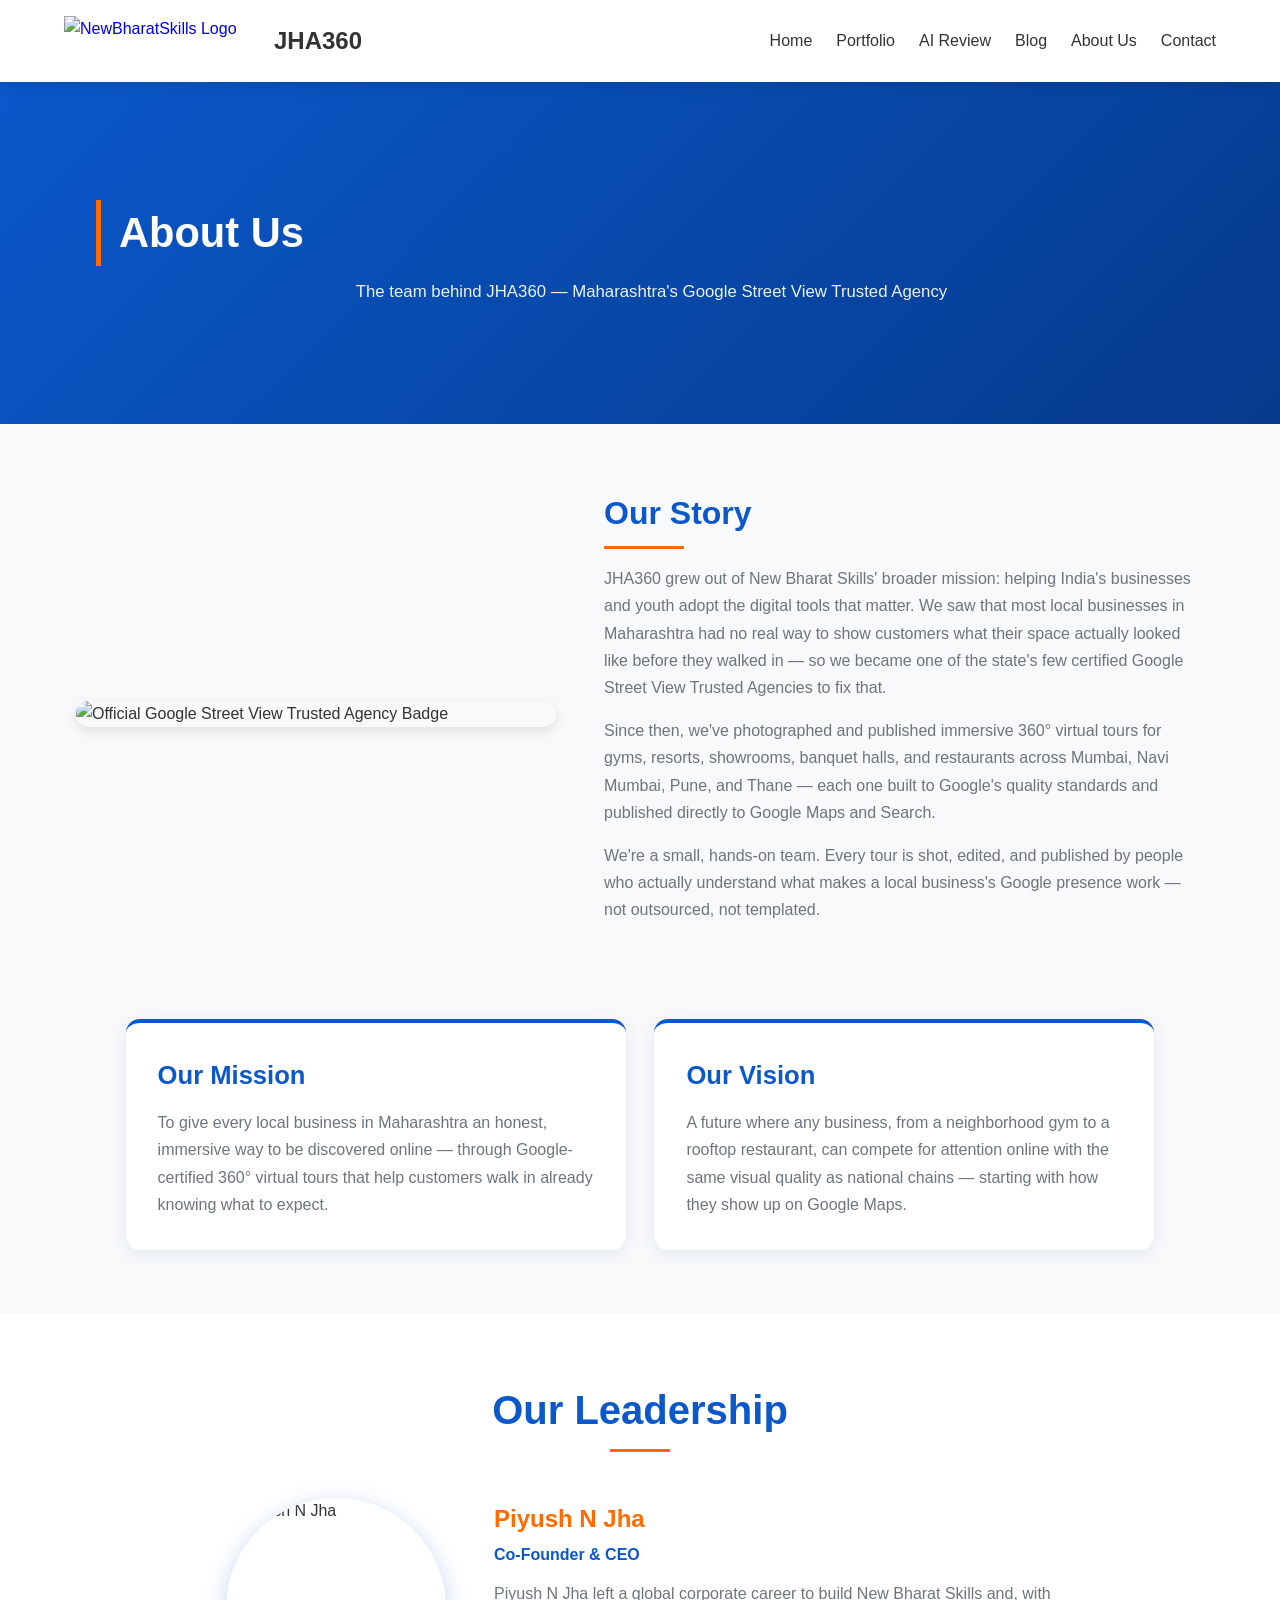
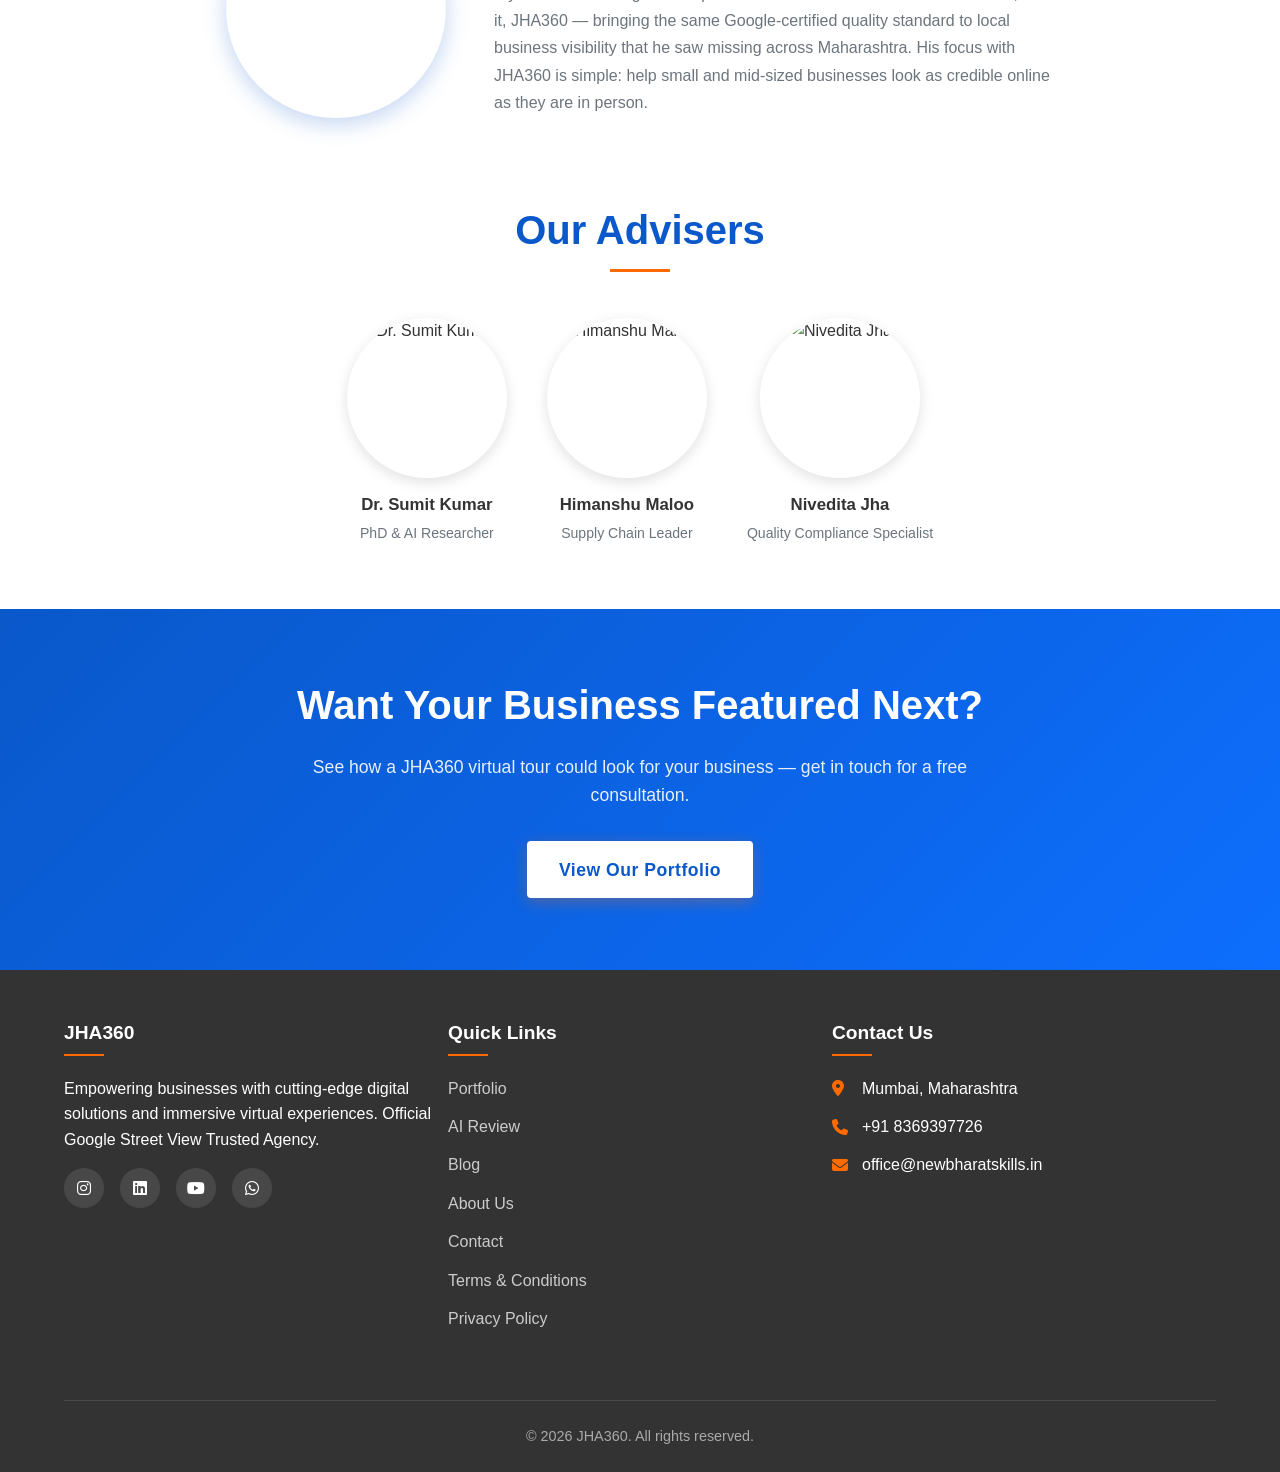
==== about.html @ 9f753467 "Update Website Add- portfolio, AI- reviews, 12-Sep" ====
<!DOCTYPE html>
<html lang="en">
<head>
    <meta charset="UTF-8">
    <meta name="viewport" content="width=device-width, initial-scale=1.0">
    <meta name="description" content="Meet the team behind JHA360, Maharashtra's Google Street View Trusted Agency. Learn our story, mission, and the people building immersive 360 virtual tours for businesses across India.">
    <meta name="keywords" content="JHA360 about us, Google Street View Trusted Agency team, 360 virtual tour company Mumbai, JHA360 leadership">
    <meta name="author" content="JHA360 - NewBharatSkills">
    <meta name="robots" content="index, follow, max-image-preview:large, max-snippet:-1, max-video-preview:-1">

    <!-- Canonical URL -->
    <link rel="canonical" href="https://jha360.com/about.html">

    <!-- Open Graph Tags for Social Media -->
    <meta property="og:title" content="About Us | JHA360">
    <meta property="og:description" content="Meet the team behind JHA360 - Maharashtra's Google Street View Trusted Agency, building immersive 360 virtual tours for businesses across India.">
    <meta property="og:type" content="website">
    <meta property="og:url" content="https://jha360.com/about.html">
    <meta property="og:image" content="https://jha360.com/og-image.jpg">
    <meta property="og:image:width" content="1200">
    <meta property="og:image:height" content="630">
    <meta property="og:image:alt" content="JHA360 - Professional 360 Virtual Tours">
    <meta property="og:site_name" content="JHA360">
    <meta property="og:locale" content="en_IN">

    <!-- Twitter Card Tags -->
    <meta name="twitter:card" content="summary_large_image">
    <meta name="twitter:title" content="About Us | JHA360">
    <meta name="twitter:description" content="Meet the team behind JHA360 - Maharashtra's Google Street View Trusted Agency.">
    <meta name="twitter:image" content="https://jha360.com/og-image.jpg">
    <meta name="twitter:site" content="@newbharatskills">
    <meta name="twitter:creator" content="@newbharatskills">

    <!-- Additional SEO Meta Tags -->
    <meta name="geo.region" content="IN-MH">
    <meta name="geo.placename" content="Mumbai">
    <meta name="geo.position" content="19.0760;72.8777">
    <meta name="ICBM" content="19.0760, 72.8777">

    <!-- Favicon Configuration -->
    <link rel="apple-touch-icon" sizes="180x180" href="apple-touch-icon.png">
    <link rel="icon" type="image/png" sizes="32x32" href="favicon-32.png">
    <link rel="icon" type="image/png" sizes="16x16" href="favicon-16.png">
    <link rel="icon" type="image/png" sizes="48x48" href="favicon-48.png">
    <link rel="manifest" href="site.webmanifest">
    <link rel="mask-icon" href="safari-pinned-tab.svg" color="#0a58ca">
    <meta name="msapplication-TileColor" content="#0a58ca">
    <meta name="theme-color" content="#0a58ca">

    <!-- Preconnect for External Resources -->
    <link rel="preconnect" href="https://cdnjs.cloudflare.com">

    <!-- Preload Critical Resources -->
    <link rel="preload" as="image" href="New-BharatSkills-logo-removebg-preview.png">

    <!-- Font Awesome: loaded non-render-blocking via preload+swap -->
    <link rel="preload" href="https://cdnjs.cloudflare.com/ajax/libs/font-awesome/6.4.0/css/all.min.css" as="style" integrity="sha512-iecdLmaskl7CVkqkXNQ/ZH/XLlvWZOJyj7Yy7tcenmpD1ypASozpmT/E0iPtmFIB46ZmdtAc9eNBvH0H/ZpiBw==" crossorigin="anonymous" referrerpolicy="no-referrer" onload="this.onload=null;this.rel='stylesheet'">
    <noscript><link rel="stylesheet" href="https://cdnjs.cloudflare.com/ajax/libs/font-awesome/6.4.0/css/all.min.css" integrity="sha512-iecdLmaskl7CVkqkXNQ/ZH/XLlvWZOJyj7Yy7tcenmpD1ypASozpmT/E0iPtmFIB46ZmdtAc9eNBvH0H/ZpiBw==" crossorigin="anonymous" referrerpolicy="no-referrer"></noscript>

    <!-- Schema.org Structured Data for SEO -->
    <script type="application/ld+json">
    {
      "@context": "https://schema.org",
      "@graph": [
        {
          "@type": "Organization",
          "@id": "https://jha360.com/#organization",
          "name": "JHA360",
          "url": "https://jha360.com/",
          "logo": {
            "@type": "ImageObject",
            "url": "https://jha360.com/New-BharatSkills-logo-removebg-preview.png",
            "width": 200,
            "height": 50
          },
          "description": "Provider of immersive 360 virtual tours for businesses across India. Official Google Street View Trusted Agency.",
          "founder": {
            "@type": "Person",
            "name": "Piyush N Jha"
          }
        },
        {
          "@type": "AboutPage",
          "@id": "https://jha360.com/about.html#webpage",
          "url": "https://jha360.com/about.html",
          "name": "About Us | JHA360",
          "isPartOf": { "@id": "https://jha360.com/#organization" },
          "description": "Meet the team behind JHA360, Maharashtra's Google Street View Trusted Agency.",
          "breadcrumb": { "@id": "https://jha360.com/about.html#breadcrumb" }
        },
        {
          "@type": "BreadcrumbList",
          "@id": "https://jha360.com/about.html#breadcrumb",
          "itemListElement": [
            { "@type": "ListItem", "position": 1, "name": "Home", "item": "https://jha360.com/" },
            { "@type": "ListItem", "position": 2, "name": "About Us", "item": "https://jha360.com/about.html" }
          ]
        }
      ]
    }
    </script>

    <title>About Us | JHA360 | Google Street View Trusted Agency</title>

    <link rel="stylesheet" href="style.css">
</head>
<body>

    <!-- Back to Top Button -->
    <a href="#top" class="back-to-top" id="backToTop" aria-label="Back to top">
        <i class="fas fa-arrow-up"></i>
    </a>

    <!-- Header Section -->
    <header id="top">
        <div class="container">
            <div class="header-content">
                <a href="index.html" class="logo">
                    <img src="/Images/New-BharatSkills-logo-removebg-preview.png" alt="NewBharatSkills Logo" width="160" height="40">
                    <div class="logo-text">JHA360</div>
                </a>
                <button class="mobile-menu" aria-label="Toggle menu" aria-expanded="false">
                    <i class="fas fa-bars"></i>
                </button>
                <nav aria-label="Main navigation">
                    <ul>
                        <li><a href="/index.html" >Home</a></li>
                        <li><a href="portfolio.html" >Portfolio</a></li>
                        <li><a href="/aireview.html">AI Review</a></li>
                        <li><a href="/blog.html">Blog</a></li>
                        <li><a href="/about.html" class="active">About Us</a></li>
                        <li><a href="/contact.html">Contact</a></li>
                    </ul>
                </nav>
            </div>
        </div>
    </header>

   <main id="main-content">

    <!-- About Hero -->
    <section class="about-hero">
        <div class="container about-hero-content">
            <h1>About Us</h1>
            <p>The team behind JHA360 &mdash; Maharashtra's Google Street View Trusted Agency</p>
        </div>
    </section>

    <!-- Our Story -->
    <section class="about-story">
        <div class="about-story-img">
            <img src="/Images/google_street_veiw_trusted_agency.png" alt="Official Google Street View Trusted Agency Badge" width="480" loading="lazy">
        </div>
        <div class="about-story-text">
            <h2>Our Story</h2>
            <p>JHA360 grew out of New Bharat Skills' broader mission: helping India's businesses and youth adopt the digital tools that matter. We saw that most local businesses in Maharashtra had no real way to show customers what their space actually looked like before they walked in &mdash; so we became one of the state's few certified Google Street View Trusted Agencies to fix that.</p>
            <p>Since then, we've photographed and published immersive 360&deg; virtual tours for gyms, resorts, showrooms, banquet halls, and restaurants across Mumbai, Navi Mumbai, Pune, and Thane &mdash; each one built to Google's quality standards and published directly to Google Maps and Search.</p>
            <p>We're a small, hands-on team. Every tour is shot, edited, and published by people who actually understand what makes a local business's Google presence work &mdash; not outsourced, not templated.</p>
        </div>
    </section>

    <!-- Mission & Vision -->
    <section class="mv-section">
        <div class="mv-box">
            <h3>Our Mission</h3>
            <p>To give every local business in Maharashtra an honest, immersive way to be discovered online &mdash; through Google-certified 360&deg; virtual tours that help customers walk in already knowing what to expect.</p>
        </div>
        <div class="mv-box">
            <h3>Our Vision</h3>
            <p>A future where any business, from a neighborhood gym to a rooftop restaurant, can compete for attention online with the same visual quality as national chains &mdash; starting with how they show up on Google Maps.</p>
        </div>
    </section>

    <!-- Leadership -->
    <section class="leader-section">
        <div class="container">
            <div class="section-title">
                <h2>Our Leadership</h2>
            </div>
            <div class="leader-content">
                <div class="leader-card">
                    <img src="https://newbharatskills.in/img/Register.png" alt="Piyush N Jha" loading="lazy">
                    <div class="leader-overlay">
                        <div class="leader-linkedin">
                            <a href="https://www.linkedin.com/in/piyushnjha/" target="_blank" aria-label="Piyush N Jha on LinkedIn">
                                <img src="https://cdn-icons-png.flaticon.com/512/174/174857.png" alt="LinkedIn">
                            </a>
                        </div>
                    </div>
                </div>
                <div class="leader-info">
                    <h4>Piyush N Jha</h4>
                    <p class="leader-role">Co-Founder &amp; CEO</p>
                    <p class="leader-bio">Piyush N Jha left a global corporate career to build New Bharat Skills and, with it, JHA360 &mdash; bringing the same Google-certified quality standard to local business visibility that he saw missing across Maharashtra. His focus with JHA360 is simple: help small and mid-sized businesses look as credible online as they are in person.</p>
                </div>
            </div>
        </div>
    </section>

    <!-- Advisers / Team -->
    <section class="team-section">
        <div class="container">
            <div class="section-title">
                <h2>Our Advisers</h2>
            </div>
            <div class="team-wrapper">
                <div class="team-card">
                    <div class="team-card-img">
                        <img src="https://newbharatskills.in/img/Dr%20Sumit%20Kumar.jpeg" alt="Dr. Sumit Kumar" loading="lazy">
                        <div class="team-overlay">
                            <div class="leader-linkedin">
                                <a href="https://www.linkedin.com/in/dr-sumit-kumar-8572aa213/" target="_blank" aria-label="Dr. Sumit Kumar on LinkedIn">
                                    <img src="https://cdn-icons-png.flaticon.com/512/174/174857.png" alt="LinkedIn">
                                </a>
                            </div>
                        </div>
                    </div>
                    <h4>Dr. Sumit Kumar</h4>
                    <p>PhD &amp; AI Researcher</p>
                </div>

                <div class="team-card">
                    <div class="team-card-img">
                        <img src="https://newbharatskills.in/img/Himanshu%20Sir.jpeg" alt="Himanshu Maloo" loading="lazy">
                        <div class="team-overlay">
                            <div class="leader-linkedin">
                                <a href="https://www.linkedin.com/in/himanshu-maloo/" target="_blank" aria-label="Himanshu Maloo on LinkedIn">
                                    <img src="https://cdn-icons-png.flaticon.com/512/174/174857.png" alt="LinkedIn">
                                </a>
                            </div>
                        </div>
                    </div>
                    <h4>Himanshu Maloo</h4>
                    <p>Supply Chain Leader</p>
                </div>

                <div class="team-card">
                    <div class="team-card-img">
                        <img src="https://newbharatskills.in/img/Nivedita%20Jha.jpeg" alt="Nivedita Jha" loading="lazy">
                        <div class="team-overlay">
                            <div class="leader-linkedin">
                                <a href="https://www.linkedin.com/in/niveditanjha/" target="_blank" aria-label="Nivedita Jha on LinkedIn">
                                    <img src="https://cdn-icons-png.flaticon.com/512/174/174857.png" alt="LinkedIn">
                                </a>
                            </div>
                        </div>
                    </div>
                    <h4>Nivedita Jha</h4>
                    <p>Quality Compliance Specialist</p>
                </div>
            </div>
        </div>
    </section>

    <!-- CTA -->
    <section class="cta-section">
        <div class="container">
            <h2>Want Your Business Featured Next?</h2>
            <p>See how a JHA360 virtual tour could look for your business &mdash; get in touch for a free consultation.</p>
            <a href="portfolio.html" class="btn btn-light">View Our Portfolio</a>
        </div>
    </section>

   </main>

    <!-- Footer -->
    <footer>
        <div class="container">
            <div class="footer-content">
                <div class="footer-column">
                    <h3>JHA360</h3>
                    <p>Empowering businesses with cutting-edge digital solutions and immersive virtual experiences. Official Google Street View Trusted Agency.</p>
                    <div class="social-links">
                        <a href="https://www.instagram.com/newbharatskills/" aria-label="Instagram"><i class="fa-brands fa-instagram"></i></a>
                        <a href="https://www.linkedin.com/company/new-bharat-skills/" aria-label="LinkedIn"><i class="fa-brands fa-linkedin"></i></a>
                        <a href="https://www.youtube.com/@NewBharatSkills" aria-label="YouTube"><i class="fa-brands fa-youtube"></i></a>
                        <a href="https://api.whatsapp.com/send/?phone=918369397726&text&type=phone_number&app_absent=0" aria-label="WhatsApp"><i class="fa-brands fa-whatsapp"></i></a>
                    </div>
                </div>
                <div class="footer-column">
                    <h3>Quick Links</h3>
                    <ul>
                        <li><a href="portfolio.html" >Portfolio</a></li>
                        <li><a href="/aireview.html">AI Review</a></li>
                        <li><a href="/blog.html">Blog</a></li>
                        <li><a href="/about.html">About Us</a></li>
                        <li><a href="/contact.html">Contact</a></li>
                        <li><a href="https://newbharatskills.in/terms-condition.html">Terms & Conditions</a></li>
                        <li><a href="https://newbharatskills.in/privacy-policy.html">Privacy Policy</a></li>
                    </ul>
                </div>
                <div class="footer-column">
                    <h3>Contact Us</h3>
                    <ul>
                        <li><i class="fas fa-map-marker-alt"></i> Mumbai, Maharashtra</li>
                        <li><i class="fas fa-phone"></i> +91 8369397726</li>
                        <li><i class="fas fa-envelope"></i> office@newbharatskills.in</li>
                    </ul>
                </div>
            </div>
            <div class="copyright">
                <p>&copy; 2026 JHA360. All rights reserved.</p>
            </div>
        </div>
    </footer>

    <script src="main.js"></script>
</body>
</html>
---- style.css ----
/* JHA360 - shared stylesheet (extracted from inline <style>, split out
   so it can be cached once and reused across index.html and portfolio.html
   instead of being duplicated inline on every page). */
*{margin:0;padding:0;box-sizing:border-box}:root{--primary:#0a58ca;--secondary:#ff6b00;--dark:#333;--light:#f8f9fa;--gray:#6c757d;--white:#ffffff;--shadow:0 4px 12px rgba(0,0,0,0.1);--transition:all 0.3s ease;--success:#28a745}body{font-family:'Segoe UI',Tahoma,Geneva,Verdana,sans-serif;line-height:1.6;color:var(--dark);background-color:var(--light);scroll-behavior:smooth}.skip-to-content{position:absolute;top:-40px;left:0;background:var(--primary);color:white;padding:8px;z-index:1001;text-decoration:none}.skip-to-content:focus{top:0}header{background-color:var(--white);padding:1rem 0;box-shadow:var(--shadow);position:sticky;top:0;z-index:1000;animation:fadeInDown 0.5s ease}@keyframes fadeInDown{from{opacity:0;transform:translateY(-20px)}to{opacity:1;transform:translateY(0)}}.container{width:90%;max-width:1200px;margin:0 auto}.header-content{display:flex;justify-content:space-between;align-items:center}.logo{display:flex;align-items:center;text-decoration:none}.logo img{height:50px;width:auto}.logo-text{color:var(--dark);font-size:1.5rem;font-weight:700;margin-left:10px}nav ul{display:flex;list-style:none}nav ul li{margin-left:1.5rem}nav ul li a{color:var(--dark);text-decoration:none;font-weight:500;transition:var(--transition);padding:0.5rem 0;position:relative}nav ul li a::after{content:'';position:absolute;bottom:0;left:0;width:0;height:2px;background-color:var(--secondary);transition:var(--transition)}nav ul li a:hover::after{width:100%}nav ul li a:hover{color:var(--secondary)}.mobile-menu{display:none;color:var(--primary);font-size:1.5rem;cursor:pointer;background:none;border:none}.hero{position:relative;height:60vh;min-height:400px;max-height:800px;display:flex;align-items:center;justify-content:center;text-align:center;color:var(--white);overflow:hidden;background:linear-gradient(135deg,#0a58ca 0%,#063a8c 100%)}.hero-video{position:absolute;top:0;left:0;width:100%;height:100%;object-fit:cover;z-index:-2;opacity:0;transition:opacity 0.6s ease}.hero-video.is-loaded{opacity:1}.hero-overlay{position:absolute;top:0;left:0;width:100%;height:100%;background:rgba(0,0,0,0.35);z-index:-1}.hero-content{position:relative;z-index:1;padding:2rem;max-width:800px;width:100%;margin:0 auto;display:flex;flex-direction:column;align-items:center;justify-content:center}.hero h1{font-size:3rem;margin-bottom:1.5rem;position:relative;animation:fadeInUp 0.8s ease;text-shadow:0 2px 10px rgba(0,0,0,0.3);line-height:1.2;width:100%}.hero p{font-size:1.2rem;max-width:700px;margin:0 auto 2rem;position:relative;animation:fadeInUp 1s ease;text-shadow:0 1px 5px rgba(0,0,0,0.2);opacity:0.95;line-height:1.6;width:100%}@keyframes fadeInUp{from{opacity:0;transform:translateY(30px)}to{opacity:1;transform:translateY(0)}}.btn{display:inline-block;background-color:#e55a00;color:var(--white);padding:0.9rem 2rem;border-radius:4px;text-decoration:none;font-weight:600;font-size:1.1rem;transition:var(--transition);border:none;cursor:pointer;position:relative;overflow:hidden;animation:fadeInUp 1.2s ease;box-shadow:0 4px 15px rgba(255,107,0,0.3);letter-spacing:0.5px}.btn::after{content:'';position:absolute;top:50%;left:50%;width:5px;height:5px;background:rgba(255,255,255,0.5);opacity:0;border-radius:100%;transform:scale(1,1) translate(-50%);transform-origin:50% 50%}.btn:focus:not(:active)::after{animation:ripple 1s ease-out}@keyframes ripple{0%{transform:scale(0,0);opacity:0.5}100%{transform:scale(20,20);opacity:0}}.btn:hover{background-color:#c95002;transform:translateY(-3px);box-shadow:0 10px 25px rgba(0,0,0,0.2)}.trusted-agency{padding:3rem 0;background-color:var(--white)}.agency-content{display:flex;align-items:center;justify-content:space-between;gap:3rem}.agency-text{flex:1}.agency-badge{flex:0 0 300px;text-align:center}.agency-badge img{max-width:100%;height:auto;border-radius:10px;box-shadow:var(--shadow)}.trusted-agency h2{font-size:2.5rem;color:var(--primary);margin-bottom:1.5rem;position:relative;padding-bottom:10px}.trusted-agency h2::after{content:'';position:absolute;bottom:0;left:0;width:80px;height:3px;background-color:var(--secondary)}.trusted-agency p{margin-bottom:1.5rem;color:var(--gray)}.benefits{display:grid;grid-template-columns:repeat(2,1fr);gap:1rem;margin-top:1.5rem}.benefit-item{display:flex;align-items:flex-start;gap:10px}.benefit-item i{color:var(--success);font-size:1.2rem;margin-top:3px}.portfolio{padding:3rem 0;background-color:#f8f9fa}.portfolio .project:last-child{margin-bottom:2rem}.section-title{text-align:center;margin-bottom:2rem}.section-title h2{font-size:2.5rem;color:var(--primary);margin-bottom:1rem;position:relative;display:inline-block}.section-title h2::after{content:'';position:absolute;bottom:-10px;left:50%;transform:translateX(-50%);width:60px;height:3px;background-color:var(--secondary)}.section-title p{color:var(--gray);max-width:700px;margin:1.5rem auto 0}.project{display:flex;margin-bottom:3rem;background:var(--white);border-radius:10px;overflow:hidden;box-shadow:var(--shadow);transition:var(--transition)}.project:hover{transform:translateY(-10px);box-shadow:0 15px 30px rgba(0,0,0,0.15)}.project-content{flex:1;padding:2.5rem;display:flex;flex-direction:column;justify-content:center}.project-iframe{flex:1.2;min-height:400px;position:relative}.project-iframe iframe{width:100%;height:100%;border:none}.project h3{font-size:1.8rem;color:var(--primary);margin-bottom:0.5rem}.project-category{display:inline-block;background-color:var(--primary);color:var(--white);padding:0.3rem 1rem;border-radius:20px;font-size:0.9rem;margin-bottom:1rem;font-weight:500}.project p{color:var(--gray);margin-bottom:1.5rem}.project-location{display:flex;align-items:center;color:var(--gray);margin-top:auto}.project-location i{margin-right:8px;color:var(--primary)}.project:nth-child(odd){flex-direction:row}.project:nth-child(even){flex-direction:row-reverse}.growth-section{padding:4rem 0;background:#f0f4ff}.growth-section .section-title strong{color:var(--primary)}.growth-wrapper{display:flex;flex-direction:column;gap:3rem;margin-top:2.5rem}.growth-stats{display:grid;grid-template-columns:repeat(4,1fr);gap:1.5rem}.stat-card{background:var(--white);border-radius:14px;padding:1.8rem 1.2rem;text-align:center;box-shadow:0 4px 16px rgba(10,88,202,0.1);border-top:4px solid var(--primary);transition:transform 0.3s ease,box-shadow 0.3s ease}.stat-card:hover{transform:translateY(-6px);box-shadow:0 8px 24px rgba(10,88,202,0.18)}.stat-icon{font-size:1.8rem;color:var(--primary);margin-bottom:0.8rem}.stat-number{font-size:2.8rem;font-weight:800;color:var(--primary);line-height:1;margin-bottom:0.4rem}.stat-number span{font-size:1.8rem}.stat-label{font-size:1rem;font-weight:600;color:var(--dark);margin-bottom:0.3rem}.stat-sub{font-size:0.8rem;color:var(--gray)}.growth-chart-container{background:var(--white);border-radius:16px;padding:2rem;box-shadow:0 4px 20px rgba(10,88,202,0.1)}.chart-header{display:flex;justify-content:space-between;align-items:center;margin-bottom:1.5rem;flex-wrap:wrap;gap:0.8rem}.chart-title{font-weight:700;font-size:1rem;color:var(--dark)}.chart-legend{display:flex;align-items:center;gap:0.6rem;font-size:0.85rem;color:var(--gray)}.legend-dot{width:12px;height:12px;border-radius:50%;display:inline-block;margin-left:0.8rem}.legend-dot.before{background:#adb5bd}.legend-dot.after{background:var(--primary)}.chart-area{display:flex;gap:0.5rem}.y-axis{display:flex;flex-direction:column;justify-content:space-between;font-size:0.75rem;color:var(--gray);padding-bottom:2px;min-width:30px;text-align:right}.chart-plot{flex:1;overflow:hidden}.chart-plot svg{width:100%;height:auto;display:block}.grid-line{stroke:#e9ecef;stroke-width:1}.chart-line{fill:none;stroke-width:3;stroke-linecap:round;stroke-linejoin:round}.line-before{stroke:#adb5bd;stroke-dasharray:6 4;stroke-width:2}.line-after{stroke:var(--primary);stroke-dasharray:900;stroke-dashoffset:900;transition:stroke-dashoffset 2s cubic-bezier(0.4,0,0.2,1)}.line-after.animated{stroke-dashoffset:0}.chart-area-fill{fill:rgba(10,88,202,0.08);opacity:0;transition:opacity 1.5s ease 0.5s}.chart-area-fill.animated{opacity:1}.dot{transition:opacity 0.3s ease}.dot-after{fill:var(--primary);stroke:white;stroke-width:2;opacity:0;transition:opacity 0.4s ease}.dot-after.animated{opacity:1}.dot-before{fill:#adb5bd;opacity:0.7}.chart-label-200{font-size:13px;font-weight:800;fill:var(--primary);text-anchor:end;opacity:0;transition:opacity 0.5s ease 1.8s}.chart-label-200.animated{opacity:1}.x-axis-labels{display:flex;justify-content:space-between;padding:0.6rem 0 0 36px;font-size:0.75rem;color:var(--gray)}@media (max-width:900px){.growth-stats{grid-template-columns:repeat(2,1fr)}}@media (max-width:480px){.growth-stats{grid-template-columns:1fr 1fr}.stat-number{font-size:2rem}.chart-header{flex-direction:column;align-items:flex-start}}.cta-section{padding:4rem 0;background:linear-gradient(135deg,var(--primary) 0%,#0d6efd 100%);color:var(--white);text-align:center}.cta-section h2{font-size:2.5rem;margin-bottom:1rem}.cta-section p{max-width:700px;margin:0 auto 2rem;font-size:1.1rem;opacity:0.9}.cta-form-wrapper{margin-top:3rem;background:var(--white);border-radius:16px;padding:2rem;max-width:860px;margin-left:auto;margin-right:auto;box-shadow:0 8px 32px rgba(0,0,0,0.18)}.btn-light{background-color:var(--white);color:var(--primary)}.btn-light:hover{background-color:#f0f0f0;color:var(--primary)}footer{background-color:var(--dark);color:var(--white);padding:3rem 0 1.5rem}.footer-content{display:flex;justify-content:space-between;flex-wrap:wrap;margin-bottom:2rem}.footer-column{flex:1;min-width:250px;margin-bottom:1.5rem}.footer-column h3{font-size:1.2rem;margin-bottom:1.2rem;position:relative;padding-bottom:0.5rem}.footer-column h3::after{content:'';position:absolute;bottom:0;left:0;width:40px;height:2px;background-color:var(--secondary)}.footer-column ul{list-style:none}.footer-column ul li{margin-bottom:0.8rem;display:flex;align-items:center}.footer-column ul li i{margin-right:10px;width:20px;color:var(--secondary)}.footer-column ul li a{color:#ccc;text-decoration:none;transition:var(--transition)}.footer-column ul li a:hover{color:var(--secondary);padding-left:5px}.social-links{display:flex;gap:1rem;margin-top:1rem}.social-links a{display:inline-flex;align-items:center;justify-content:center;width:40px;height:40px;background-color:rgba(255,255,255,0.1);border-radius:50%;color:var(--white);transition:var(--transition);text-decoration:none}.social-links a:hover{background-color:var(--secondary);transform:translateY(-3px)}.copyright{text-align:center;padding-top:1.5rem;border-top:1px solid rgba(255,255,255,0.1);color:#aaa;font-size:0.9rem}.back-to-top{position:fixed;bottom:30px;right:30px;width:50px;height:50px;background-color:var(--primary);color:white;border-radius:50%;display:flex;align-items:center;justify-content:center;text-decoration:none;font-size:1.2rem;box-shadow:0 4px 10px rgba(0,0,0,0.2);opacity:0;visibility:hidden;transition:var(--transition);z-index:999}.back-to-top.visible{opacity:1;visibility:visible}.back-to-top:hover{background-color:var(--secondary);transform:translateY(-5px)}.services-cards{padding:2rem 0 3rem 0;background-color:var(--white)}.services-cards .section-title{margin-bottom:2rem}.services-cards .section-title p{max-width:600px;margin:0.8rem auto 0}.cards-container{display:grid;grid-template-columns:repeat(auto-fit,minmax(300px,1fr));gap:2rem;max-width:1000px;margin:0 auto}.card{background:var(--white);border-radius:10px;overflow:hidden;box-shadow:var(--shadow);transition:var(--transition);display:flex;flex-direction:column}.card:hover{transform:translateY(-5px);box-shadow:0 10px 25px rgba(0,0,0,0.15)}.card img{width:100%;height:200px;object-fit:cover;border-bottom:3px solid var(--primary)}.card-content{padding:1.5rem;flex-grow:1;display:flex;flex-direction:column}.card-content h3{font-size:1.4rem;color:var(--primary);margin-bottom:0.8rem;line-height:1.3}.card-content p{color:var(--gray);margin-bottom:1.5rem;flex-grow:1}.card-content .btn{align-self:flex-start;margin-top:auto}@media (max-width:768px){.cards-container{grid-template-columns:1fr;max-width:400px}.services-cards .section-title{margin-bottom:1.5rem}.card-content h3{font-size:1.3rem}}@media (max-width:576px){.services-cards{padding:1.5rem 0 2rem 0}.services-cards .section-title h2{font-size:1.8rem}.services-cards .section-title p{font-size:0.95rem}.card-content{padding:1.25rem}}.offer-section-banner{padding:40px 0;background:transparent}.offer-section-banner .container{max-width:1100px;margin:0 auto;padding:0 20px}.osb-card{position:relative;background:#0B1628;border-radius:18px;border:1px solid rgba(10,88,202,0.25);overflow:hidden;display:flex;align-items:stretch;min-height:195px;box-shadow:0 20px 60px rgba(0,0,0,0.35),0 0 0 1px rgba(10,88,202,0.08)}.osb-card::before{content:'';position:absolute;left:0;top:0;bottom:0;width:4px;background:linear-gradient(180deg,#0a58ca,#ff6b00)}.osb-card::after{content:'';position:absolute;inset:0;background-image:radial-gradient(rgba(10,88,202,0.07) 1px,transparent 1px);background-size:28px 28px;pointer-events:none}.osb-logo-panel{flex:0 0 190px;display:flex;align-items:center;justify-content:center;background:radial-gradient(ellipse at 55% 50%,rgba(10,88,202,0.1) 0%,transparent 68%);position:relative;z-index:1}.osb-logo-wrap{position:relative;display:flex;align-items:center;justify-content:center}.osb-logo-wrap::before{content:'';position:absolute;inset:-18px;border-radius:50%;border:1px solid rgba(10,88,202,0.22);animation:osb-ring 3s ease-in-out infinite}.osb-logo-wrap::after{content:'';position:absolute;inset:-34px;border-radius:50%;border:1px solid rgba(255,107,0,0.1);animation:osb-ring 3s ease-in-out infinite .5s}@keyframes osb-ring{0%,100%{opacity:.3;transform:scale(1)}50%{opacity:1;transform:scale(1.05)}}.osb-logo{width:105px;height:105px;object-fit:contain;filter:drop-shadow(0 0 14px rgba(10,88,202,0.5)) drop-shadow(0 0 6px rgba(255,107,0,0.3));animation:osb-breathe 4s ease-in-out infinite}@keyframes osb-breathe{0%,100%{filter:drop-shadow(0 0 12px rgba(10,88,202,0.4)) drop-shadow(0 0 5px rgba(255,107,0,0.25))}50%{filter:drop-shadow(0 0 22px rgba(10,88,202,0.65)) drop-shadow(0 0 12px rgba(255,107,0,0.45))}}.osb-divider{width:1px;background:rgba(255,255,255,0.06);align-self:stretch;margin:24px 0}.osb-content{flex:1;padding:26px 26px 26px 22px;display:flex;flex-direction:column;justify-content:center;gap:13px;position:relative;z-index:1}.osb-tags{display:flex;gap:8px;flex-wrap:wrap}.osb-tag{display:inline-block;font-size:9px;letter-spacing:1.8px;text-transform:uppercase;font-weight:700;border-radius:30px;padding:3px 11px}.osb-tag-blue{color:#7ec4ff;background:rgba(10,88,202,0.15);border:1px solid rgba(10,88,202,0.35)}.osb-tag-orange{color:#ffb066;background:rgba(255,107,0,0.12);border:1px solid rgba(255,107,0,0.32)}.osb-heading{font-size:24px;font-weight:800;line-height:1.15;color:#ffffff}.osb-heading .osb-hl-o{color:#ffb066}.osb-heading .osb-hl-c{color:#7ec4ff}.osb-sub{font-size:13px;color:#7a95b0;line-height:1.55}.osb-spots-row{display:flex;flex-direction:column;gap:6px}.osb-spots-labels{display:flex;justify-content:space-between;font-size:11px;color:#7a95b0}.osb-spots-labels strong{color:#ffb066;font-weight:700}.osb-progress-track{height:5px;background:rgba(255,255,255,0.07);border-radius:10px;overflow:hidden}.osb-progress-fill{height:100%;width:0%;background:linear-gradient(90deg,#ff6b00,#ffb066);border-radius:10px;transition:width 1.4s cubic-bezier(.23,1,.32,1)}.osb-cta-row{display:flex;align-items:center;gap:14px;flex-wrap:wrap}.osb-btn{display:inline-flex;align-items:center;gap:8px;background:linear-gradient(135deg,#ff6b00,#cc5500);color:#fff;font-family:inherit;font-weight:700;font-size:13px;padding:11px 22px;border-radius:50px;border:none;cursor:pointer;text-decoration:none;transition:transform 0.18s,box-shadow 0.18s;white-space:nowrap}.osb-btn:hover{transform:translateY(-2px);box-shadow:0 8px 24px rgba(255,107,0,0.4);color:#fff;text-decoration:none}.osb-terms{font-size:10px;color:#7a95b0}.osb-big{flex:0 0 auto;display:flex;flex-direction:column;align-items:center;justify-content:center;padding:26px 30px 26px 4px;position:relative;z-index:1}.osb-big-num{font-size:68px;font-weight:900;line-height:1;letter-spacing:-4px;color:#ff6b00}.osb-big-word{font-size:12px;font-weight:700;letter-spacing:5px;text-transform:uppercase;color:#ffb066;margin-top:2px}@media (max-width:768px){.osb-big{display:none}.osb-logo-panel{flex:0 0 120px}.osb-divider{display:none}.osb-heading{font-size:18px}.osb-logo{width:80px;height:80px}}@media (max-width:480px){.osb-logo-panel{display:none}.osb-content{padding:20px 18px}.osb-heading{font-size:17px}}.offer-popup-overlay{display:none;position:fixed;top:0;left:0;width:100%;height:100%;background:rgba(0,0,0,0.65);z-index:9999;align-items:center;justify-content:center;backdrop-filter:blur(3px);animation:op-fade 0.35s ease}.offer-popup-overlay.op-active{display:flex}@keyframes op-fade{from{opacity:0}to{opacity:1}}.op-card{position:relative;width:90vw;max-width:720px;background:#0B1628;border-radius:18px;border:1px solid rgba(10,88,202,0.28);overflow:hidden;box-shadow:0 40px 80px rgba(0,0,0,0.7),0 0 0 1px rgba(10,88,202,0.07);animation:op-scale 0.4s cubic-bezier(0.34,1.56,0.64,1)}@keyframes op-scale{from{opacity:0;transform:scale(0.88) translateY(-16px)}to{opacity:1;transform:scale(1) translateY(0)}}.op-header{background:linear-gradient(135deg,#060e1c,#0c1e38);padding:16px 22px;display:flex;align-items:center;justify-content:space-between;border-bottom:1px solid rgba(10,88,202,0.15);position:relative}.op-header::after{content:'';position:absolute;bottom:-1px;left:0;right:0;height:1px;background:linear-gradient(90deg,transparent,#0a58ca,#ff6b00,#0a58ca,transparent);opacity:0.5}.op-brand{display:flex;align-items:center;gap:12px}.op-brand-logo{width:42px;height:42px;object-fit:contain;filter:drop-shadow(0 0 6px rgba(10,88,202,0.5))}.op-brand-name{font-weight:800;font-size:17px;letter-spacing:-0.4px;color:#fff}.op-brand-name span{color:#7ec4ff}.op-brand-tagline{font-size:10px;color:#7a95b0;letter-spacing:1px;text-transform:uppercase}.op-close{width:30px;height:30px;border-radius:50%;background:rgba(255,255,255,0.07);border:1px solid rgba(255,255,255,0.12);color:#7a95b0;font-size:14px;display:flex;align-items:center;justify-content:center;cursor:pointer;line-height:1;transition:background 0.15s,color 0.15s;flex-shrink:0}.op-close:hover{background:rgba(255,255,255,0.14);color:#fff}.op-body{padding:24px 24px 20px;display:flex;gap:24px;align-items:center}.op-logo-col{flex:0 0 120px;display:flex;flex-direction:column;align-items:center;gap:14px}.op-logo-wrap{position:relative;display:flex;align-items:center;justify-content:center}.op-logo-wrap::before{content:'';position:absolute;inset:-14px;border-radius:50%;border:1px solid rgba(10,88,202,0.22);animation:osb-ring 3s ease-in-out infinite}.op-logo-img{width:95px;height:95px;object-fit:contain;animation:osb-breathe 4s ease-in-out infinite;filter:drop-shadow(0 0 12px rgba(10,88,202,0.45)) drop-shadow(0 0 6px rgba(255,107,0,0.3))}.op-disc-pill{display:flex;flex-direction:column;align-items:center;background:rgba(255,107,0,0.1);border:1px solid rgba(255,107,0,0.3);border-radius:14px;padding:9px 16px}.op-disc-num{font-size:30px;font-weight:900;line-height:1;color:#ff6b00;letter-spacing:-2px}.op-disc-word{font-size:10px;font-weight:700;letter-spacing:3px;text-transform:uppercase;color:#ffb066}.op-text{flex:1;display:flex;flex-direction:column;gap:13px}.op-heading{font-size:21px;font-weight:800;line-height:1.2;color:#fff}.op-heading .op-hl-o{color:#ffb066}.op-heading .op-hl-c{color:#7ec4ff}.op-desc{font-size:13px;color:#7a95b0;line-height:1.6}.op-spots-row{display:flex;flex-direction:column;gap:6px}.op-spots-labels{display:flex;justify-content:space-between;font-size:11px;color:#7a95b0}.op-spots-labels strong{color:#ffb066}.op-left{color:#ffb066}.op-progress-track{height:5px;background:rgba(255,255,255,0.07);border-radius:10px;overflow:hidden}.op-progress-fill{height:100%;width:0%;background:linear-gradient(90deg,#ff6b00,#ffb066);border-radius:10px;transition:width 1.4s cubic-bezier(.23,1,.32,1)}.op-btn{display:inline-flex;align-items:center;gap:8px;background:linear-gradient(135deg,#ff6b00,#cc5500);color:#fff;font-family:inherit;font-weight:700;font-size:13px;padding:11px 22px;border-radius:50px;border:none;cursor:pointer;text-decoration:none;transition:transform 0.18s,box-shadow 0.18s;white-space:nowrap}.op-btn:hover{transform:translateY(-2px);box-shadow:0 8px 24px rgba(255,107,0,0.4);color:#fff;text-decoration:none}.op-footer{background:rgba(0,0,0,0.2);padding:11px 24px;display:flex;align-items:center;justify-content:space-between;border-top:1px solid rgba(255,255,255,0.05)}.op-live-row{display:flex;align-items:center;gap:8px;font-size:11px;color:#7a95b0}.op-dot{width:7px;height:7px;border-radius:50%;background:#ff6b00;animation:op-blink 1.4s ease-in-out infinite;flex-shrink:0}@keyframes op-blink{0%,100%{opacity:1}50%{opacity:.2}}.op-skip{font-size:11px;color:#7a95b0;text-decoration:underline;cursor:pointer;background:none;border:none;font-family:inherit;transition:color 0.15s}.op-skip:hover{color:#fff}body.offer-popup-open{overflow:hidden}@media (max-width:600px){.op-body{flex-direction:column;text-align:center}.op-logo-col{flex-direction:row;flex:none;gap:16px}.op-spots-labels{flex-direction:column;gap:2px}.op-heading{font-size:17px}}@media (max-width:1100px){.agency-content{flex-direction:column;text-align:center}.agency-badge{flex:0 0 auto;max-width:300px;margin:0 auto}.trusted-agency h2::after{left:50%;transform:translateX(-50%)}}@media (max-width:992px){.project{flex-direction:column !important}.project-iframe{min-height:350px}.benefits{grid-template-columns:1fr}}@media (max-width:768px){.header-content{flex-direction:column;text-align:center}.logo{margin-bottom:1rem}nav ul{margin-top:1rem;flex-wrap:wrap;justify-content:center}nav ul li{margin:0.5rem 0.8rem}.hero{height:70vh;min-height:500px}.hero h1{font-size:2.5rem;margin-bottom:1rem}.hero p{font-size:1.1rem;margin-bottom:2rem;padding:0 1rem}.section-title h2{font-size:2rem}.trusted-agency h2{font-size:2rem}.project-content{padding:1.5rem}.project h3{font-size:1.5rem}.cta-section h2{font-size:2rem}}@media (max-width:576px){.mobile-menu{display:block;position:absolute;right:20px;top:20px}nav{display:none;width:100%;margin-top:1rem}nav.active{display:block}nav ul{flex-direction:column}nav ul li{margin:0.5rem 0;width:100%;text-align:center}nav ul li a{display:block;padding:0.5rem}.hero{height:65vh;min-height:450px}.hero h1{font-size:2rem;margin-bottom:1rem;padding:0 1rem}.hero p{font-size:1rem;margin-bottom:1.5rem;padding:0 1rem}.btn{padding:0.8rem 1.6rem;font-size:1rem}.portfolio,.trusted-agency,.cta-section{padding:2.5rem 0}.project{margin-bottom:2.5rem}.back-to-top{bottom:20px;right:20px;width:40px;height:40px;font-size:1rem}}@media (max-width:400px){.hero{height:60vh;min-height:400px}.hero h1{font-size:1.8rem;padding:0 0.5rem}.hero p{font-size:0.95rem;padding:0 0.5rem}}.testimonials{padding:3rem 0;background-color:var(--white);overflow:hidden}.testimonials-scroll-wrapper{margin-top:2rem;overflow:hidden;position:relative;-webkit-mask-image:linear-gradient(to right,transparent 0%,black 8%,black 92%,transparent 100%);mask-image:linear-gradient(to right,transparent 0%,black 8%,black 92%,transparent 100%)}.testimonials-track{display:flex;gap:1.5rem;width:max-content;animation:scrollTestimonials 35s linear infinite}.testimonials-track:hover{animation-play-state:paused}@keyframes scrollTestimonials{0%{transform:translateX(0)}100%{transform:translateX(-50%)}}.testimonial-card{background:var(--white);padding:2rem;border-radius:10px;box-shadow:var(--shadow);position:relative;width:340px;flex-shrink:0;transition:box-shadow 0.3s ease}.testimonial-card:hover{box-shadow:0 10px 25px rgba(0,0,0,0.15)}.testimonial-card::before{content:'"';position:absolute;top:-10px;left:20px;font-size:4rem;color:var(--primary);opacity:0.2;font-family:Georgia,serif}.testimonial-text{color:var(--gray);font-size:0.95rem;line-height:1.6;margin-bottom:1.5rem}.testimonial-author{display:flex;align-items:center;gap:1rem}.author-avatar{display:none}.author-info h4{margin:0;color:var(--dark);font-size:1rem;font-weight:600}.author-info p{margin:0;color:var(--gray);font-size:0.85rem}.rating{color:#ffc107;font-size:0.9rem;margin-bottom:1rem}.faq-section{padding:3rem 0;background-color:#f8f9fa}.faq-container{max-width:800px;margin:2rem auto 0}.faq-item{background:var(--white);border-radius:8px;margin-bottom:1rem;box-shadow:0 2px 8px rgba(0,0,0,0.08);overflow:hidden}.faq-question{width:100%;padding:1.2rem 1.5rem;background:var(--white);border:none;text-align:left;font-size:1rem;font-weight:600;color:var(--dark);cursor:pointer;display:flex;justify-content:space-between;align-items:center;transition:var(--transition)}.faq-question:hover{background:rgba(10,88,202,0.05)}.faq-question i{font-size:1.2rem;color:var(--primary);transition:transform 0.3s ease}.faq-item.active .faq-question i{transform:rotate(180deg)}.faq-answer{max-height:0;overflow:hidden;transition:max-height 0.3s ease,padding 0.3s ease}.faq-item.active .faq-answer{max-height:1000px;padding:0 1.5rem 1.5rem}.faq-answer p{color:var(--gray);line-height:1.6;margin:0}.faq-answer ul{margin:0.5rem 0 0 1.5rem;color:var(--gray)}.faq-answer ul li{margin-bottom:0.5rem}.lead-form-trigger{position:fixed;bottom:30px;left:30px;z-index:1000;background:linear-gradient(135deg,var(--secondary),#ff8c00);color:white;border:none;border-radius:50px;padding:12px 24px;font-size:0.9rem;font-weight:700;cursor:pointer;box-shadow:0 4px 15px rgba(229,90,0,0.4);transition:all 0.3s ease;display:flex;align-items:center;gap:8px}.lead-form-trigger:hover{transform:translateY(-3px);box-shadow:0 8px 22px rgba(229,90,0,0.5)}.lead-form-modal{display:none;position:fixed;inset:0;background:rgba(0,0,0,0.7);z-index:9999;backdrop-filter:blur(3px);align-items:center;justify-content:center;padding:1rem}.lead-form-modal.active{display:flex}.lead-form-container{background:white;border-radius:12px;width:100%;max-width:500px;padding:2rem;position:relative;max-height:90vh;overflow-y:auto}.lead-form-close{position:absolute;top:1rem;right:1rem;background:none;border:none;font-size:1.5rem;color:var(--gray);cursor:pointer;width:32px;height:32px;display:flex;align-items:center;justify-content:center;border-radius:50%;transition:var(--transition)}.lead-form-close:hover{background:#f0f0f0;color:var(--dark)}.lead-form-container h3{margin:0 0 0.5rem;color:var(--primary);font-size:1.5rem}.lead-form-container p{margin:0 0 1.5rem;color:var(--gray);font-size:0.9rem}.form-group{margin-bottom:1rem}.form-group label{display:block;margin-bottom:0.5rem;color:var(--dark);font-weight:600;font-size:0.9rem}.form-group input,.form-group select,.form-group textarea{width:100%;padding:0.75rem;border:1px solid #ddd;border-radius:6px;font-size:0.95rem;font-family:inherit;transition:border-color 0.2s ease}.form-group input:focus,.form-group select:focus,.form-group textarea:focus{outline:none;border-color:var(--primary)}.form-group textarea{resize:vertical;min-height:80px}.form-submit{width:100%;padding:0.9rem;background:var(--primary);color:white;border:none;border-radius:6px;font-size:1rem;font-weight:600;cursor:pointer;transition:var(--transition)}.form-submit:hover{background:#0847a5}@media (max-width:768px){.lead-form-trigger{bottom:20px;left:20px;padding:10px 18px;font-size:0.85rem}}.portfolio-teaser{padding:3rem 0;background-color:#f8f9fa}.portfolio-teaser-grid{display:flex;flex-wrap:wrap;justify-content:center;gap:1.5rem;margin:2rem auto;max-width:900px}.pt-item{display:flex;flex-direction:column;align-items:center;gap:0.6rem;background:var(--white);border-radius:12px;padding:1.5rem 1.2rem;box-shadow:var(--shadow);flex:1 1 150px;min-width:130px;transition:var(--transition)}.pt-item:hover{transform:translateY(-6px);box-shadow:0 10px 25px rgba(0,0,0,0.12)}.pt-item i{font-size:1.6rem;color:var(--primary)}.pt-item span{font-size:0.9rem;font-weight:600;color:var(--dark);text-align:center}.portfolio-teaser-cta{text-align:center;margin-top:1rem}
.portfolio-intro{padding:3.5rem 0 1rem;background-color:var(--white);text-align:center}
/* About page (about.html) - styled to match JHA360's existing design tokens
   (var(--primary)=#0a58ca, var(--secondary)=#ff6b00) rather than the blue/
   orange used on the NBS about page this content pattern was adapted from. */
.about-hero{position:relative;height:38vh;min-height:280px;display:flex;align-items:center;justify-content:center;text-align:center;color:var(--white);overflow:hidden;background:linear-gradient(135deg,#0a58ca 0%,#063a8c 100%)}
.about-hero-content{position:relative;z-index:1;padding:2rem}
.about-hero h1{font-size:2.6rem;border-left:5px solid var(--secondary);padding-left:18px;font-weight:700;text-align:left}
.about-hero p{margin-top:0.8rem;padding-left:23px;opacity:0.92;font-size:1.05rem}
.about-story{display:flex;flex-wrap:wrap;gap:3rem;padding:4rem 0;align-items:center;justify-content:center;max-width:1200px;margin:0 auto}
.about-story-img{flex:1 1 300px;max-width:480px;display:flex;justify-content:center;align-items:center}
.about-story-img img{width:100%;border-radius:16px;box-shadow:var(--shadow);object-fit:cover}
.about-story-text{flex:1 1 300px;max-width:600px}
.about-story-text h2{font-size:2rem;color:var(--primary);margin-bottom:1rem;position:relative;padding-bottom:10px}
.about-story-text h2::after{content:'';position:absolute;bottom:0;left:0;width:80px;height:3px;background-color:var(--secondary)}
.about-story-text p{color:var(--gray);line-height:1.7;margin-bottom:1rem}
.mv-section{display:flex;justify-content:center;flex-wrap:wrap;gap:1.8rem;max-width:1100px;margin:0 auto;padding:1rem 20px 4rem}
.mv-box{flex:1 1 400px;max-width:500px;background:var(--white);border-radius:14px;padding:2rem;box-shadow:0 4px 16px rgba(10,88,202,0.1);border-top:4px solid var(--primary)}
.mv-box h3{font-size:1.6rem;color:var(--primary);margin-bottom:0.8rem;font-weight:700}
.mv-box p{color:var(--gray);line-height:1.7}
.leader-section{padding:4rem 0;background-color:var(--white)}
.leader-content{display:flex;gap:3rem;align-items:center;justify-content:center;flex-wrap:wrap;max-width:1100px;margin:2.5rem auto 0;padding:0 20px}
.leader-card{position:relative;width:220px;height:220px;flex-shrink:0;overflow:hidden;border-radius:50%;box-shadow:0 6px 22px rgba(10,88,202,0.25)}
.leader-card img{width:100%;height:100%;object-fit:cover;border-radius:50%;display:block}
.leader-overlay{position:absolute;inset:0;background:rgba(10,88,202,0);transition:background 0.3s ease;display:flex;align-items:flex-end;justify-content:center;border-radius:50%}
.leader-card:hover .leader-overlay{background:rgba(10,88,202,0.55)}
.leader-linkedin{margin-bottom:28px;opacity:0;transition:opacity 0.3s ease}
.leader-card:hover .leader-linkedin{opacity:1}
.leader-linkedin img{width:34px;height:34px;filter:brightness(0) invert(1)}
.leader-info{flex:1 1 320px;max-width:560px}
.leader-info h4{font-size:1.5rem;color:var(--secondary);margin-bottom:0.2rem}
.leader-info .leader-role{color:var(--primary);font-weight:600;margin-bottom:0.8rem}
.leader-info p.leader-bio{color:var(--gray);line-height:1.7}
.team-section{padding:1rem 0 4rem;background-color:var(--white)}
.team-wrapper{display:flex;flex-wrap:wrap;justify-content:center;gap:2.5rem;max-width:1100px;margin:2.5rem auto 0;padding:0 20px}
.team-card{text-align:center;max-width:190px}
.team-card-img{position:relative;width:160px;height:160px;margin:0 auto;border-radius:50%;overflow:hidden;box-shadow:0 4px 14px rgba(0,0,0,0.12)}
.team-card-img img{width:100%;height:100%;object-fit:cover;border-radius:50%}
.team-overlay{position:absolute;inset:0;background:rgba(10,88,202,0);display:flex;justify-content:center;align-items:flex-end;transition:background 0.3s ease;border-radius:50%}
.team-card-img:hover .team-overlay{background:rgba(10,88,202,0.55)}
.team-overlay .leader-linkedin{margin-bottom:16px}
.team-overlay .leader-linkedin img{width:28px;height:28px}
.team-card h4{margin:0.9rem 0 0.2rem;font-size:1.05rem;color:var(--dark)}
.team-card p{font-size:0.88rem;color:var(--gray)}
@media (max-width:768px){.about-hero h1{font-size:2rem}.about-story,.mv-section{flex-direction:column;text-align:center}.about-story-text h2::after{left:50%;transform:translateX(-50%)}.leader-content{flex-direction:column;text-align:center}.leader-info h2::after,.about-hero p{padding-left:0}.about-hero h1,.about-hero p{padding-left:15px;text-align:left}}





//contact page (contact.html) - styled to match JHA360's existing design tokens/* JHA360 - shared stylesheet (extracted from inline <style>, split out
   so it can be cached once and reused across index.html and portfolio.html
   instead of being duplicated inline on every page). */
*{margin:0;padding:0;box-sizing:border-box}:root{--primary:#0a58ca;--secondary:#ff6b00;--dark:#333;--light:#f8f9fa;--gray:#6c757d;--white:#ffffff;--shadow:0 4px 12px rgba(0,0,0,0.1);--transition:all 0.3s ease;--success:#28a745}body{font-family:'Segoe UI',Tahoma,Geneva,Verdana,sans-serif;line-height:1.6;color:var(--dark);background-color:var(--light);scroll-behavior:smooth}.skip-to-content{position:absolute;top:-40px;left:0;background:var(--primary);color:white;padding:8px;z-index:1001;text-decoration:none}.skip-to-content:focus{top:0}header{background-color:var(--white);padding:1rem 0;box-shadow:var(--shadow);position:sticky;top:0;z-index:1000;animation:fadeInDown 0.5s ease}@keyframes fadeInDown{from{opacity:0;transform:translateY(-20px)}to{opacity:1;transform:translateY(0)}}.container{width:90%;max-width:1200px;margin:0 auto}.header-content{display:flex;justify-content:space-between;align-items:center}.logo{display:flex;align-items:center;text-decoration:none}.logo img{height:50px;width:auto}.logo-text{color:var(--dark);font-size:1.5rem;font-weight:700;margin-left:10px}nav ul{display:flex;list-style:none}nav ul li{margin-left:1.5rem}nav ul li a{color:var(--dark);text-decoration:none;font-weight:500;transition:var(--transition);padding:0.5rem 0;position:relative}nav ul li a::after{content:'';position:absolute;bottom:0;left:0;width:0;height:2px;background-color:var(--secondary);transition:var(--transition)}nav ul li a:hover::after{width:100%}nav ul li a:hover{color:var(--secondary)}.mobile-menu{display:none;color:var(--primary);font-size:1.5rem;cursor:pointer;background:none;border:none}.hero{position:relative;height:60vh;min-height:400px;max-height:800px;display:flex;align-items:center;justify-content:center;text-align:center;color:var(--white);overflow:hidden;background:linear-gradient(135deg,#0a58ca 0%,#063a8c 100%)}.hero-video{position:absolute;top:0;left:0;width:100%;height:100%;object-fit:cover;z-index:-2;opacity:0;transition:opacity 0.6s ease}.hero-video.is-loaded{opacity:1}.hero-overlay{position:absolute;top:0;left:0;width:100%;height:100%;background:rgba(0,0,0,0.35);z-index:-1}.hero-content{position:relative;z-index:1;padding:2rem;max-width:800px;width:100%;margin:0 auto;display:flex;flex-direction:column;align-items:center;justify-content:center}.hero h1{font-size:3rem;margin-bottom:1.5rem;position:relative;animation:fadeInUp 0.8s ease;text-shadow:0 2px 10px rgba(0,0,0,0.3);line-height:1.2;width:100%}.hero p{font-size:1.2rem;max-width:700px;margin:0 auto 2rem;position:relative;animation:fadeInUp 1s ease;text-shadow:0 1px 5px rgba(0,0,0,0.2);opacity:0.95;line-height:1.6;width:100%}@keyframes fadeInUp{from{opacity:0;transform:translateY(30px)}to{opacity:1;transform:translateY(0)}}.btn{display:inline-block;background-color:#e55a00;color:var(--white);padding:0.9rem 2rem;border-radius:4px;text-decoration:none;font-weight:600;font-size:1.1rem;transition:var(--transition);border:none;cursor:pointer;position:relative;overflow:hidden;animation:fadeInUp 1.2s ease;box-shadow:0 4px 15px rgba(255,107,0,0.3);letter-spacing:0.5px}.btn::after{content:'';position:absolute;top:50%;left:50%;width:5px;height:5px;background:rgba(255,255,255,0.5);opacity:0;border-radius:100%;transform:scale(1,1) translate(-50%);transform-origin:50% 50%}.btn:focus:not(:active)::after{animation:ripple 1s ease-out}@keyframes ripple{0%{transform:scale(0,0);opacity:0.5}100%{transform:scale(20,20);opacity:0}}.btn:hover{background-color:#c95002;transform:translateY(-3px);box-shadow:0 10px 25px rgba(0,0,0,0.2)}.trusted-agency{padding:3rem 0;background-color:var(--white)}.agency-content{display:flex;align-items:center;justify-content:space-between;gap:3rem}.agency-text{flex:1}.agency-badge{flex:0 0 300px;text-align:center}.agency-badge img{max-width:100%;height:auto;border-radius:10px;box-shadow:var(--shadow)}.trusted-agency h2{font-size:2.5rem;color:var(--primary);margin-bottom:1.5rem;position:relative;padding-bottom:10px}.trusted-agency h2::after{content:'';position:absolute;bottom:0;left:0;width:80px;height:3px;background-color:var(--secondary)}.trusted-agency p{margin-bottom:1.5rem;color:var(--gray)}.benefits{display:grid;grid-template-columns:repeat(2,1fr);gap:1rem;margin-top:1.5rem}.benefit-item{display:flex;align-items:flex-start;gap:10px}.benefit-item i{color:var(--success);font-size:1.2rem;margin-top:3px}.portfolio{padding:3rem 0;background-color:#f8f9fa}.portfolio .project:last-child{margin-bottom:2rem}.section-title{text-align:center;margin-bottom:2rem}.section-title h2{font-size:2.5rem;color:var(--primary);margin-bottom:1rem;position:relative;display:inline-block}.section-title h2::after{content:'';position:absolute;bottom:-10px;left:50%;transform:translateX(-50%);width:60px;height:3px;background-color:var(--secondary)}.section-title p{color:var(--gray);max-width:700px;margin:1.5rem auto 0}.project{display:flex;margin-bottom:3rem;background:var(--white);border-radius:10px;overflow:hidden;box-shadow:var(--shadow);transition:var(--transition)}.project:hover{transform:translateY(-10px);box-shadow:0 15px 30px rgba(0,0,0,0.15)}.project-content{flex:1;padding:2.5rem;display:flex;flex-direction:column;justify-content:center}.project-iframe{flex:1.2;min-height:400px;position:relative}.project-iframe iframe{width:100%;height:100%;border:none}.project h3{font-size:1.8rem;color:var(--primary);margin-bottom:0.5rem}.project-category{display:inline-block;background-color:var(--primary);color:var(--white);padding:0.3rem 1rem;border-radius:20px;font-size:0.9rem;margin-bottom:1rem;font-weight:500}.project p{color:var(--gray);margin-bottom:1.5rem}.project-location{display:flex;align-items:center;color:var(--gray);margin-top:auto}.project-location i{margin-right:8px;color:var(--primary)}.project:nth-child(odd){flex-direction:row}.project:nth-child(even){flex-direction:row-reverse}.growth-section{padding:4rem 0;background:#f0f4ff}.growth-section .section-title strong{color:var(--primary)}.growth-wrapper{display:flex;flex-direction:column;gap:3rem;margin-top:2.5rem}.growth-stats{display:grid;grid-template-columns:repeat(4,1fr);gap:1.5rem}.stat-card{background:var(--white);border-radius:14px;padding:1.8rem 1.2rem;text-align:center;box-shadow:0 4px 16px rgba(10,88,202,0.1);border-top:4px solid var(--primary);transition:transform 0.3s ease,box-shadow 0.3s ease}.stat-card:hover{transform:translateY(-6px);box-shadow:0 8px 24px rgba(10,88,202,0.18)}.stat-icon{font-size:1.8rem;color:var(--primary);margin-bottom:0.8rem}.stat-number{font-size:2.8rem;font-weight:800;color:var(--primary);line-height:1;margin-bottom:0.4rem}.stat-number span{font-size:1.8rem}.stat-label{font-size:1rem;font-weight:600;color:var(--dark);margin-bottom:0.3rem}.stat-sub{font-size:0.8rem;color:var(--gray)}.growth-chart-container{background:var(--white);border-radius:16px;padding:2rem;box-shadow:0 4px 20px rgba(10,88,202,0.1)}.chart-header{display:flex;justify-content:space-between;align-items:center;margin-bottom:1.5rem;flex-wrap:wrap;gap:0.8rem}.chart-title{font-weight:700;font-size:1rem;color:var(--dark)}.chart-legend{display:flex;align-items:center;gap:0.6rem;font-size:0.85rem;color:var(--gray)}.legend-dot{width:12px;height:12px;border-radius:50%;display:inline-block;margin-left:0.8rem}.legend-dot.before{background:#adb5bd}.legend-dot.after{background:var(--primary)}.chart-area{display:flex;gap:0.5rem}.y-axis{display:flex;flex-direction:column;justify-content:space-between;font-size:0.75rem;color:var(--gray);padding-bottom:2px;min-width:30px;text-align:right}.chart-plot{flex:1;overflow:hidden}.chart-plot svg{width:100%;height:auto;display:block}.grid-line{stroke:#e9ecef;stroke-width:1}.chart-line{fill:none;stroke-width:3;stroke-linecap:round;stroke-linejoin:round}.line-before{stroke:#adb5bd;stroke-dasharray:6 4;stroke-width:2}.line-after{stroke:var(--primary);stroke-dasharray:900;stroke-dashoffset:900;transition:stroke-dashoffset 2s cubic-bezier(0.4,0,0.2,1)}.line-after.animated{stroke-dashoffset:0}.chart-area-fill{fill:rgba(10,88,202,0.08);opacity:0;transition:opacity 1.5s ease 0.5s}.chart-area-fill.animated{opacity:1}.dot{transition:opacity 0.3s ease}.dot-after{fill:var(--primary);stroke:white;stroke-width:2;opacity:0;transition:opacity 0.4s ease}.dot-after.animated{opacity:1}.dot-before{fill:#adb5bd;opacity:0.7}.chart-label-200{font-size:13px;font-weight:800;fill:var(--primary);text-anchor:end;opacity:0;transition:opacity 0.5s ease 1.8s}.chart-label-200.animated{opacity:1}.x-axis-labels{display:flex;justify-content:space-between;padding:0.6rem 0 0 36px;font-size:0.75rem;color:var(--gray)}@media (max-width:900px){.growth-stats{grid-template-columns:repeat(2,1fr)}}@media (max-width:480px){.growth-stats{grid-template-columns:1fr 1fr}.stat-number{font-size:2rem}.chart-header{flex-direction:column;align-items:flex-start}}.cta-section{padding:4rem 0;background:linear-gradient(135deg,var(--primary) 0%,#0d6efd 100%);color:var(--white);text-align:center}.cta-section h2{font-size:2.5rem;margin-bottom:1rem}.cta-section p{max-width:700px;margin:0 auto 2rem;font-size:1.1rem;opacity:0.9}.cta-form-wrapper{margin-top:3rem;background:var(--white);border-radius:16px;padding:2rem;max-width:860px;margin-left:auto;margin-right:auto;box-shadow:0 8px 32px rgba(0,0,0,0.18)}.btn-light{background-color:var(--white);color:var(--primary)}.btn-light:hover{background-color:#f0f0f0;color:var(--primary)}footer{background-color:var(--dark);color:var(--white);padding:3rem 0 1.5rem}.footer-content{display:flex;justify-content:space-between;flex-wrap:wrap;margin-bottom:2rem}.footer-column{flex:1;min-width:250px;margin-bottom:1.5rem}.footer-column h3{font-size:1.2rem;margin-bottom:1.2rem;position:relative;padding-bottom:0.5rem}.footer-column h3::after{content:'';position:absolute;bottom:0;left:0;width:40px;height:2px;background-color:var(--secondary)}.footer-column ul{list-style:none}.footer-column ul li{margin-bottom:0.8rem;display:flex;align-items:center}.footer-column ul li i{margin-right:10px;width:20px;color:var(--secondary)}.footer-column ul li a{color:#ccc;text-decoration:none;transition:var(--transition)}.footer-column ul li a:hover{color:var(--secondary);padding-left:5px}.social-links{display:flex;gap:1rem;margin-top:1rem}.social-links a{display:inline-flex;align-items:center;justify-content:center;width:40px;height:40px;background-color:rgba(255,255,255,0.1);border-radius:50%;color:var(--white);transition:var(--transition);text-decoration:none}.social-links a:hover{background-color:var(--secondary);transform:translateY(-3px)}.copyright{text-align:center;padding-top:1.5rem;border-top:1px solid rgba(255,255,255,0.1);color:#aaa;font-size:0.9rem}.back-to-top{position:fixed;bottom:30px;right:30px;width:50px;height:50px;background-color:var(--primary);color:white;border-radius:50%;display:flex;align-items:center;justify-content:center;text-decoration:none;font-size:1.2rem;box-shadow:0 4px 10px rgba(0,0,0,0.2);opacity:0;visibility:hidden;transition:var(--transition);z-index:999}.back-to-top.visible{opacity:1;visibility:visible}.back-to-top:hover{background-color:var(--secondary);transform:translateY(-5px)}.services-cards{padding:2rem 0 3rem 0;background-color:var(--white)}.services-cards .section-title{margin-bottom:2rem}.services-cards .section-title p{max-width:600px;margin:0.8rem auto 0}.cards-container{display:grid;grid-template-columns:repeat(auto-fit,minmax(300px,1fr));gap:2rem;max-width:1000px;margin:0 auto}.card{background:var(--white);border-radius:10px;overflow:hidden;box-shadow:var(--shadow);transition:var(--transition);display:flex;flex-direction:column}.card:hover{transform:translateY(-5px);box-shadow:0 10px 25px rgba(0,0,0,0.15)}.card img{width:100%;height:200px;object-fit:cover;border-bottom:3px solid var(--primary)}.card-content{padding:1.5rem;flex-grow:1;display:flex;flex-direction:column}.card-content h3{font-size:1.4rem;color:var(--primary);margin-bottom:0.8rem;line-height:1.3}.card-content p{color:var(--gray);margin-bottom:1.5rem;flex-grow:1}.card-content .btn{align-self:flex-start;margin-top:auto}@media (max-width:768px){.cards-container{grid-template-columns:1fr;max-width:400px}.services-cards .section-title{margin-bottom:1.5rem}.card-content h3{font-size:1.3rem}}@media (max-width:576px){.services-cards{padding:1.5rem 0 2rem 0}.services-cards .section-title h2{font-size:1.8rem}.services-cards .section-title p{font-size:0.95rem}.card-content{padding:1.25rem}}.offer-section-banner{padding:40px 0;background:transparent}.offer-section-banner .container{max-width:1100px;margin:0 auto;padding:0 20px}.osb-card{position:relative;background:#0B1628;border-radius:18px;border:1px solid rgba(10,88,202,0.25);overflow:hidden;display:flex;align-items:stretch;min-height:195px;box-shadow:0 20px 60px rgba(0,0,0,0.35),0 0 0 1px rgba(10,88,202,0.08)}.osb-card::before{content:'';position:absolute;left:0;top:0;bottom:0;width:4px;background:linear-gradient(180deg,#0a58ca,#ff6b00)}.osb-card::after{content:'';position:absolute;inset:0;background-image:radial-gradient(rgba(10,88,202,0.07) 1px,transparent 1px);background-size:28px 28px;pointer-events:none}.osb-logo-panel{flex:0 0 190px;display:flex;align-items:center;justify-content:center;background:radial-gradient(ellipse at 55% 50%,rgba(10,88,202,0.1) 0%,transparent 68%);position:relative;z-index:1}.osb-logo-wrap{position:relative;display:flex;align-items:center;justify-content:center}.osb-logo-wrap::before{content:'';position:absolute;inset:-18px;border-radius:50%;border:1px solid rgba(10,88,202,0.22);animation:osb-ring 3s ease-in-out infinite}.osb-logo-wrap::after{content:'';position:absolute;inset:-34px;border-radius:50%;border:1px solid rgba(255,107,0,0.1);animation:osb-ring 3s ease-in-out infinite .5s}@keyframes osb-ring{0%,100%{opacity:.3;transform:scale(1)}50%{opacity:1;transform:scale(1.05)}}.osb-logo{width:105px;height:105px;object-fit:contain;filter:drop-shadow(0 0 14px rgba(10,88,202,0.5)) drop-shadow(0 0 6px rgba(255,107,0,0.3));animation:osb-breathe 4s ease-in-out infinite}@keyframes osb-breathe{0%,100%{filter:drop-shadow(0 0 12px rgba(10,88,202,0.4)) drop-shadow(0 0 5px rgba(255,107,0,0.25))}50%{filter:drop-shadow(0 0 22px rgba(10,88,202,0.65)) drop-shadow(0 0 12px rgba(255,107,0,0.45))}}.osb-divider{width:1px;background:rgba(255,255,255,0.06);align-self:stretch;margin:24px 0}.osb-content{flex:1;padding:26px 26px 26px 22px;display:flex;flex-direction:column;justify-content:center;gap:13px;position:relative;z-index:1}.osb-tags{display:flex;gap:8px;flex-wrap:wrap}.osb-tag{display:inline-block;font-size:9px;letter-spacing:1.8px;text-transform:uppercase;font-weight:700;border-radius:30px;padding:3px 11px}.osb-tag-blue{color:#7ec4ff;background:rgba(10,88,202,0.15);border:1px solid rgba(10,88,202,0.35)}.osb-tag-orange{color:#ffb066;background:rgba(255,107,0,0.12);border:1px solid rgba(255,107,0,0.32)}.osb-heading{font-size:24px;font-weight:800;line-height:1.15;color:#ffffff}.osb-heading .osb-hl-o{color:#ffb066}.osb-heading .osb-hl-c{color:#7ec4ff}.osb-sub{font-size:13px;color:#7a95b0;line-height:1.55}.osb-spots-row{display:flex;flex-direction:column;gap:6px}.osb-spots-labels{display:flex;justify-content:space-between;font-size:11px;color:#7a95b0}.osb-spots-labels strong{color:#ffb066;font-weight:700}.osb-progress-track{height:5px;background:rgba(255,255,255,0.07);border-radius:10px;overflow:hidden}.osb-progress-fill{height:100%;width:0%;background:linear-gradient(90deg,#ff6b00,#ffb066);border-radius:10px;transition:width 1.4s cubic-bezier(.23,1,.32,1)}.osb-cta-row{display:flex;align-items:center;gap:14px;flex-wrap:wrap}.osb-btn{display:inline-flex;align-items:center;gap:8px;background:linear-gradient(135deg,#ff6b00,#cc5500);color:#fff;font-family:inherit;font-weight:700;font-size:13px;padding:11px 22px;border-radius:50px;border:none;cursor:pointer;text-decoration:none;transition:transform 0.18s,box-shadow 0.18s;white-space:nowrap}.osb-btn:hover{transform:translateY(-2px);box-shadow:0 8px 24px rgba(255,107,0,0.4);color:#fff;text-decoration:none}.osb-terms{font-size:10px;color:#7a95b0}.osb-big{flex:0 0 auto;display:flex;flex-direction:column;align-items:center;justify-content:center;padding:26px 30px 26px 4px;position:relative;z-index:1}.osb-big-num{font-size:68px;font-weight:900;line-height:1;letter-spacing:-4px;color:#ff6b00}.osb-big-word{font-size:12px;font-weight:700;letter-spacing:5px;text-transform:uppercase;color:#ffb066;margin-top:2px}@media (max-width:768px){.osb-big{display:none}.osb-logo-panel{flex:0 0 120px}.osb-divider{display:none}.osb-heading{font-size:18px}.osb-logo{width:80px;height:80px}}@media (max-width:480px){.osb-logo-panel{display:none}.osb-content{padding:20px 18px}.osb-heading{font-size:17px}}.offer-popup-overlay{display:none;position:fixed;top:0;left:0;width:100%;height:100%;background:rgba(0,0,0,0.65);z-index:9999;align-items:center;justify-content:center;backdrop-filter:blur(3px);animation:op-fade 0.35s ease}.offer-popup-overlay.op-active{display:flex}@keyframes op-fade{from{opacity:0}to{opacity:1}}.op-card{position:relative;width:90vw;max-width:720px;background:#0B1628;border-radius:18px;border:1px solid rgba(10,88,202,0.28);overflow:hidden;box-shadow:0 40px 80px rgba(0,0,0,0.7),0 0 0 1px rgba(10,88,202,0.07);animation:op-scale 0.4s cubic-bezier(0.34,1.56,0.64,1)}@keyframes op-scale{from{opacity:0;transform:scale(0.88) translateY(-16px)}to{opacity:1;transform:scale(1) translateY(0)}}.op-header{background:linear-gradient(135deg,#060e1c,#0c1e38);padding:16px 22px;display:flex;align-items:center;justify-content:space-between;border-bottom:1px solid rgba(10,88,202,0.15);position:relative}.op-header::after{content:'';position:absolute;bottom:-1px;left:0;right:0;height:1px;background:linear-gradient(90deg,transparent,#0a58ca,#ff6b00,#0a58ca,transparent);opacity:0.5}.op-brand{display:flex;align-items:center;gap:12px}.op-brand-logo{width:42px;height:42px;object-fit:contain;filter:drop-shadow(0 0 6px rgba(10,88,202,0.5))}.op-brand-name{font-weight:800;font-size:17px;letter-spacing:-0.4px;color:#fff}.op-brand-name span{color:#7ec4ff}.op-brand-tagline{font-size:10px;color:#7a95b0;letter-spacing:1px;text-transform:uppercase}.op-close{width:30px;height:30px;border-radius:50%;background:rgba(255,255,255,0.07);border:1px solid rgba(255,255,255,0.12);color:#7a95b0;font-size:14px;display:flex;align-items:center;justify-content:center;cursor:pointer;line-height:1;transition:background 0.15s,color 0.15s;flex-shrink:0}.op-close:hover{background:rgba(255,255,255,0.14);color:#fff}.op-body{padding:24px 24px 20px;display:flex;gap:24px;align-items:center}.op-logo-col{flex:0 0 120px;display:flex;flex-direction:column;align-items:center;gap:14px}.op-logo-wrap{position:relative;display:flex;align-items:center;justify-content:center}.op-logo-wrap::before{content:'';position:absolute;inset:-14px;border-radius:50%;border:1px solid rgba(10,88,202,0.22);animation:osb-ring 3s ease-in-out infinite}.op-logo-img{width:95px;height:95px;object-fit:contain;animation:osb-breathe 4s ease-in-out infinite;filter:drop-shadow(0 0 12px rgba(10,88,202,0.45)) drop-shadow(0 0 6px rgba(255,107,0,0.3))}.op-disc-pill{display:flex;flex-direction:column;align-items:center;background:rgba(255,107,0,0.1);border:1px solid rgba(255,107,0,0.3);border-radius:14px;padding:9px 16px}.op-disc-num{font-size:30px;font-weight:900;line-height:1;color:#ff6b00;letter-spacing:-2px}.op-disc-word{font-size:10px;font-weight:700;letter-spacing:3px;text-transform:uppercase;color:#ffb066}.op-text{flex:1;display:flex;flex-direction:column;gap:13px}.op-heading{font-size:21px;font-weight:800;line-height:1.2;color:#fff}.op-heading .op-hl-o{color:#ffb066}.op-heading .op-hl-c{color:#7ec4ff}.op-desc{font-size:13px;color:#7a95b0;line-height:1.6}.op-spots-row{display:flex;flex-direction:column;gap:6px}.op-spots-labels{display:flex;justify-content:space-between;font-size:11px;color:#7a95b0}.op-spots-labels strong{color:#ffb066}.op-left{color:#ffb066}.op-progress-track{height:5px;background:rgba(255,255,255,0.07);border-radius:10px;overflow:hidden}.op-progress-fill{height:100%;width:0%;background:linear-gradient(90deg,#ff6b00,#ffb066);border-radius:10px;transition:width 1.4s cubic-bezier(.23,1,.32,1)}.op-btn{display:inline-flex;align-items:center;gap:8px;background:linear-gradient(135deg,#ff6b00,#cc5500);color:#fff;font-family:inherit;font-weight:700;font-size:13px;padding:11px 22px;border-radius:50px;border:none;cursor:pointer;text-decoration:none;transition:transform 0.18s,box-shadow 0.18s;white-space:nowrap}.op-btn:hover{transform:translateY(-2px);box-shadow:0 8px 24px rgba(255,107,0,0.4);color:#fff;text-decoration:none}.op-footer{background:rgba(0,0,0,0.2);padding:11px 24px;display:flex;align-items:center;justify-content:space-between;border-top:1px solid rgba(255,255,255,0.05)}.op-live-row{display:flex;align-items:center;gap:8px;font-size:11px;color:#7a95b0}.op-dot{width:7px;height:7px;border-radius:50%;background:#ff6b00;animation:op-blink 1.4s ease-in-out infinite;flex-shrink:0}@keyframes op-blink{0%,100%{opacity:1}50%{opacity:.2}}.op-skip{font-size:11px;color:#7a95b0;text-decoration:underline;cursor:pointer;background:none;border:none;font-family:inherit;transition:color 0.15s}.op-skip:hover{color:#fff}body.offer-popup-open{overflow:hidden}@media (max-width:600px){.op-body{flex-direction:column;text-align:center}.op-logo-col{flex-direction:row;flex:none;gap:16px}.op-spots-labels{flex-direction:column;gap:2px}.op-heading{font-size:17px}}@media (max-width:1100px){.agency-content{flex-direction:column;text-align:center}.agency-badge{flex:0 0 auto;max-width:300px;margin:0 auto}.trusted-agency h2::after{left:50%;transform:translateX(-50%)}}@media (max-width:992px){.project{flex-direction:column !important}.project-iframe{min-height:350px}.benefits{grid-template-columns:1fr}}@media (max-width:768px){.header-content{flex-direction:column;text-align:center}.logo{margin-bottom:1rem}nav ul{margin-top:1rem;flex-wrap:wrap;justify-content:center}nav ul li{margin:0.5rem 0.8rem}.hero{height:70vh;min-height:500px}.hero h1{font-size:2.5rem;margin-bottom:1rem}.hero p{font-size:1.1rem;margin-bottom:2rem;padding:0 1rem}.section-title h2{font-size:2rem}.trusted-agency h2{font-size:2rem}.project-content{padding:1.5rem}.project h3{font-size:1.5rem}.cta-section h2{font-size:2rem}}@media (max-width:576px){.mobile-menu{display:block;position:absolute;right:20px;top:20px}nav{display:none;width:100%;margin-top:1rem}nav.active{display:block}nav ul{flex-direction:column}nav ul li{margin:0.5rem 0;width:100%;text-align:center}nav ul li a{display:block;padding:0.5rem}.hero{height:65vh;min-height:450px}.hero h1{font-size:2rem;margin-bottom:1rem;padding:0 1rem}.hero p{font-size:1rem;margin-bottom:1.5rem;padding:0 1rem}.btn{padding:0.8rem 1.6rem;font-size:1rem}.portfolio,.trusted-agency,.cta-section{padding:2.5rem 0}.project{margin-bottom:2.5rem}.back-to-top{bottom:20px;right:20px;width:40px;height:40px;font-size:1rem}}@media (max-width:400px){.hero{height:60vh;min-height:400px}.hero h1{font-size:1.8rem;padding:0 0.5rem}.hero p{font-size:0.95rem;padding:0 0.5rem}}.testimonials{padding:3rem 0;background-color:var(--white);overflow:hidden}.testimonials-scroll-wrapper{margin-top:2rem;overflow:hidden;position:relative;-webkit-mask-image:linear-gradient(to right,transparent 0%,black 8%,black 92%,transparent 100%);mask-image:linear-gradient(to right,transparent 0%,black 8%,black 92%,transparent 100%)}.testimonials-track{display:flex;gap:1.5rem;width:max-content;animation:scrollTestimonials 35s linear infinite}.testimonials-track:hover{animation-play-state:paused}@keyframes scrollTestimonials{0%{transform:translateX(0)}100%{transform:translateX(-50%)}}.testimonial-card{background:var(--white);padding:2rem;border-radius:10px;box-shadow:var(--shadow);position:relative;width:340px;flex-shrink:0;transition:box-shadow 0.3s ease}.testimonial-card:hover{box-shadow:0 10px 25px rgba(0,0,0,0.15)}.testimonial-card::before{content:'"';position:absolute;top:-10px;left:20px;font-size:4rem;color:var(--primary);opacity:0.2;font-family:Georgia,serif}.testimonial-text{color:var(--gray);font-size:0.95rem;line-height:1.6;margin-bottom:1.5rem}.testimonial-author{display:flex;align-items:center;gap:1rem}.author-avatar{display:none}.author-info h4{margin:0;color:var(--dark);font-size:1rem;font-weight:600}.author-info p{margin:0;color:var(--gray);font-size:0.85rem}.rating{color:#ffc107;font-size:0.9rem;margin-bottom:1rem}.faq-section{padding:3rem 0;background-color:#f8f9fa}.faq-container{max-width:800px;margin:2rem auto 0}.faq-item{background:var(--white);border-radius:8px;margin-bottom:1rem;box-shadow:0 2px 8px rgba(0,0,0,0.08);overflow:hidden}.faq-question{width:100%;padding:1.2rem 1.5rem;background:var(--white);border:none;text-align:left;font-size:1rem;font-weight:600;color:var(--dark);cursor:pointer;display:flex;justify-content:space-between;align-items:center;transition:var(--transition)}.faq-question:hover{background:rgba(10,88,202,0.05)}.faq-question i{font-size:1.2rem;color:var(--primary);transition:transform 0.3s ease}.faq-item.active .faq-question i{transform:rotate(180deg)}.faq-answer{max-height:0;overflow:hidden;transition:max-height 0.3s ease,padding 0.3s ease}.faq-item.active .faq-answer{max-height:1000px;padding:0 1.5rem 1.5rem}.faq-answer p{color:var(--gray);line-height:1.6;margin:0}.faq-answer ul{margin:0.5rem 0 0 1.5rem;color:var(--gray)}.faq-answer ul li{margin-bottom:0.5rem}.lead-form-trigger{position:fixed;bottom:30px;left:30px;z-index:1000;background:linear-gradient(135deg,var(--secondary),#ff8c00);color:white;border:none;border-radius:50px;padding:12px 24px;font-size:0.9rem;font-weight:700;cursor:pointer;box-shadow:0 4px 15px rgba(229,90,0,0.4);transition:all 0.3s ease;display:flex;align-items:center;gap:8px}.lead-form-trigger:hover{transform:translateY(-3px);box-shadow:0 8px 22px rgba(229,90,0,0.5)}.lead-form-modal{display:none;position:fixed;inset:0;background:rgba(0,0,0,0.7);z-index:9999;backdrop-filter:blur(3px);align-items:center;justify-content:center;padding:1rem}.lead-form-modal.active{display:flex}.lead-form-container{background:white;border-radius:12px;width:100%;max-width:500px;padding:2rem;position:relative;max-height:90vh;overflow-y:auto}.lead-form-close{position:absolute;top:1rem;right:1rem;background:none;border:none;font-size:1.5rem;color:var(--gray);cursor:pointer;width:32px;height:32px;display:flex;align-items:center;justify-content:center;border-radius:50%;transition:var(--transition)}.lead-form-close:hover{background:#f0f0f0;color:var(--dark)}.lead-form-container h3{margin:0 0 0.5rem;color:var(--primary);font-size:1.5rem}.lead-form-container p{margin:0 0 1.5rem;color:var(--gray);font-size:0.9rem}.form-group{margin-bottom:1rem}.form-group label{display:block;margin-bottom:0.5rem;color:var(--dark);font-weight:600;font-size:0.9rem}.form-group input,.form-group select,.form-group textarea{width:100%;padding:0.75rem;border:1px solid #ddd;border-radius:6px;font-size:0.95rem;font-family:inherit;transition:border-color 0.2s ease}.form-group input:focus,.form-group select:focus,.form-group textarea:focus{outline:none;border-color:var(--primary)}.form-group textarea{resize:vertical;min-height:80px}.form-submit{width:100%;padding:0.9rem;background:var(--primary);color:white;border:none;border-radius:6px;font-size:1rem;font-weight:600;cursor:pointer;transition:var(--transition)}.form-submit:hover{background:#0847a5}@media (max-width:768px){.lead-form-trigger{bottom:20px;left:20px;padding:10px 18px;font-size:0.85rem}}.portfolio-teaser{padding:3rem 0;background-color:#f8f9fa}.portfolio-teaser-grid{display:flex;flex-wrap:wrap;justify-content:center;gap:1.5rem;margin:2rem auto;max-width:900px}.pt-item{display:flex;flex-direction:column;align-items:center;gap:0.6rem;background:var(--white);border-radius:12px;padding:1.5rem 1.2rem;box-shadow:var(--shadow);flex:1 1 150px;min-width:130px;transition:var(--transition)}.pt-item:hover{transform:translateY(-6px);box-shadow:0 10px 25px rgba(0,0,0,0.12)}.pt-item i{font-size:1.6rem;color:var(--primary)}.pt-item span{font-size:0.9rem;font-weight:600;color:var(--dark);text-align:center}.portfolio-teaser-cta{text-align:center;margin-top:1rem}
.portfolio-intro{padding:3.5rem 0 1rem;background-color:var(--white);text-align:center}
/* About page (about.html) - styled to match JHA360's existing design tokens
   (var(--primary)=#0a58ca, var(--secondary)=#ff6b00) rather than the blue/
   orange used on the NBS about page this content pattern was adapted from. */
.about-hero{position:relative;height:38vh;min-height:280px;display:flex;align-items:center;justify-content:center;text-align:center;color:var(--white);overflow:hidden;background:linear-gradient(135deg,#0a58ca 0%,#063a8c 100%)}
.about-hero-content{position:relative;z-index:1;padding:2rem}
.about-hero h1{font-size:2.6rem;border-left:5px solid var(--secondary);padding-left:18px;font-weight:700;text-align:left}
.about-hero p{margin-top:0.8rem;padding-left:23px;opacity:0.92;font-size:1.05rem}
.about-story{display:flex;flex-wrap:wrap;gap:3rem;padding:4rem 0;align-items:center;justify-content:center;max-width:1200px;margin:0 auto}
.about-story-img{flex:1 1 300px;max-width:480px;display:flex;justify-content:center;align-items:center}
.about-story-img img{width:100%;border-radius:16px;box-shadow:var(--shadow);object-fit:cover}
.about-story-text{flex:1 1 300px;max-width:600px}
.about-story-text h2{font-size:2rem;color:var(--primary);margin-bottom:1rem;position:relative;padding-bottom:10px}
.about-story-text h2::after{content:'';position:absolute;bottom:0;left:0;width:80px;height:3px;background-color:var(--secondary)}
.about-story-text p{color:var(--gray);line-height:1.7;margin-bottom:1rem}
.mv-section{display:flex;justify-content:center;flex-wrap:wrap;gap:1.8rem;max-width:1100px;margin:0 auto;padding:1rem 20px 4rem}
.mv-box{flex:1 1 400px;max-width:500px;background:var(--white);border-radius:14px;padding:2rem;box-shadow:0 4px 16px rgba(10,88,202,0.1);border-top:4px solid var(--primary)}
.mv-box h3{font-size:1.6rem;color:var(--primary);margin-bottom:0.8rem;font-weight:700}
.mv-box p{color:var(--gray);line-height:1.7}
.leader-section{padding:4rem 0;background-color:var(--white)}
.leader-content{display:flex;gap:3rem;align-items:center;justify-content:center;flex-wrap:wrap;max-width:1100px;margin:2.5rem auto 0;padding:0 20px}
.leader-card{position:relative;width:220px;height:220px;flex-shrink:0;overflow:hidden;border-radius:50%;box-shadow:0 6px 22px rgba(10,88,202,0.25)}
.leader-card img{width:100%;height:100%;object-fit:cover;border-radius:50%;display:block}
.leader-overlay{position:absolute;inset:0;background:rgba(10,88,202,0);transition:background 0.3s ease;display:flex;align-items:flex-end;justify-content:center;border-radius:50%}
.leader-card:hover .leader-overlay{background:rgba(10,88,202,0.55)}
.leader-linkedin{margin-bottom:28px;opacity:0;transition:opacity 0.3s ease}
.leader-card:hover .leader-linkedin{opacity:1}
.leader-linkedin img{width:34px;height:34px;filter:brightness(0) invert(1)}
.leader-info{flex:1 1 320px;max-width:560px}
.leader-info h4{font-size:1.5rem;color:var(--secondary);margin-bottom:0.2rem}
.leader-info .leader-role{color:var(--primary);font-weight:600;margin-bottom:0.8rem}
.leader-info p.leader-bio{color:var(--gray);line-height:1.7}
.team-section{padding:1rem 0 4rem;background-color:var(--white)}
.team-wrapper{display:flex;flex-wrap:wrap;justify-content:center;gap:2.5rem;max-width:1100px;margin:2.5rem auto 0;padding:0 20px}
.team-card{text-align:center;max-width:190px}
.team-card-img{position:relative;width:160px;height:160px;margin:0 auto;border-radius:50%;overflow:hidden;box-shadow:0 4px 14px rgba(0,0,0,0.12)}
.team-card-img img{width:100%;height:100%;object-fit:cover;border-radius:50%}
.team-overlay{position:absolute;inset:0;background:rgba(10,88,202,0);display:flex;justify-content:center;align-items:flex-end;transition:background 0.3s ease;border-radius:50%}
.team-card-img:hover .team-overlay{background:rgba(10,88,202,0.55)}
.team-overlay .leader-linkedin{margin-bottom:16px}
.team-overlay .leader-linkedin img{width:28px;height:28px}
.team-card h4{margin:0.9rem 0 0.2rem;font-size:1.05rem;color:var(--dark)}
.team-card p{font-size:0.88rem;color:var(--gray)}
@media (max-width:768px){.about-hero h1{font-size:2rem}.about-story,.mv-section{flex-direction:column;text-align:center}.about-story-text h2::after{left:50%;transform:translateX(-50%)}.leader-content{flex-direction:column;text-align:center}.leader-info h2::after,.about-hero p{padding-left:0}.about-hero h1,.about-hero p{padding-left:15px;text-align:left}}
/* Contact page (contact.html) - built to match the reference layout (two
   columns: contact info left, form right) restyled in JHA360's tokens
   (var(--primary)=#0a58ca, var(--secondary)=#ff6b00). No external CSS
   library used - same hand-written approach as the rest of the site. */
.contact-section{padding:4rem 0}
.contact-grid{display:grid;grid-template-columns:1fr 1.3fr;gap:4rem;align-items:start}
.contact-info h2,.contact-form-col h2{font-size:2rem;color:var(--primary);margin-bottom:0.6rem;font-weight:700}
.contact-intro{color:var(--gray);margin-bottom:1rem}
.contact-divider{width:50px;height:2px;background:var(--secondary);margin-bottom:1.5rem}
.contact-info-row{display:flex;gap:2.5rem;flex-wrap:wrap;padding:1.5rem 0;border-top:1px solid #e2e2e2;border-bottom:1px solid #e2e2e2}
.contact-info-item{display:flex;gap:0.9rem;align-items:flex-start}
.contact-info-item i{color:var(--secondary);font-size:1.25rem;margin-top:3px;width:20px;text-align:center}
.contact-info-item h4{margin:0 0 0.25rem;color:var(--dark);font-size:1rem;font-weight:700}
.contact-info-item p{margin:0;color:var(--gray);font-size:0.95rem;line-height:1.5}
.contact-info-block{padding:1.5rem 0 0}
.contact-info-block h4{margin:0 0 0.4rem;color:var(--dark);font-size:1rem;font-weight:700;display:flex;align-items:center;gap:0.6rem}
.contact-info-block h4 i{color:var(--secondary)}
.contact-info-block p{margin:0;color:var(--gray);font-size:0.95rem;line-height:1.6}
.contact-form-col>p{color:var(--gray);margin-bottom:1.5rem;font-size:0.95rem}
.contact-form .form-group{margin-bottom:1rem}
.contact-form input,.contact-form textarea{width:100%;padding:0.85rem 1rem;border:1px solid #ccc;border-radius:6px;font-size:0.95rem;font-family:inherit;transition:border-color 0.2s ease,box-shadow 0.2s ease}
.contact-form input:focus,.contact-form textarea:focus{outline:none;border-color:var(--primary);box-shadow:0 0 0 3px rgba(10,88,202,0.12)}
.contact-form textarea{resize:vertical;min-height:130px}
.contact-form-footer{display:flex;justify-content:flex-end;align-items:center;gap:1rem;margin-top:1.5rem}
.contact-submit-btn{background:var(--white);color:var(--primary);border:2px solid var(--primary);padding:0.8rem 2.2rem;border-radius:4px;font-weight:700;font-size:0.95rem;letter-spacing:0.5px;cursor:pointer;font-family:inherit;transition:var(--transition)}
.contact-submit-btn:hover{background:var(--primary);color:var(--white)}
.contact-submit-btn:disabled{opacity:0.6;cursor:not-allowed}
.form-status{margin-top:1rem;padding:0.9rem 1.1rem;border-radius:6px;font-size:0.9rem;display:none;line-height:1.5}
.form-status.show{display:block}
.form-status.success{background:#e6f7ec;color:#1b7a3d;border:1px solid #b8e6c8}
.form-status.error{background:#fdeaea;color:#b3261e;border:1px solid #f3c0bd}
@media (max-width:900px){.contact-grid{grid-template-columns:1fr;gap:2.5rem}.contact-info-row{flex-direction:column;gap:1.5rem}}




//Blog page (blog.html) - styled to match JHA360's existing design tokens

/* JHA360 - shared stylesheet (extracted from inline <style>, split out
   so it can be cached once and reused across index.html and portfolio.html
   instead of being duplicated inline on every page). */
*{margin:0;padding:0;box-sizing:border-box}:root{--primary:#0a58ca;--secondary:#ff6b00;--dark:#333;--light:#f8f9fa;--gray:#6c757d;--white:#ffffff;--shadow:0 4px 12px rgba(0,0,0,0.1);--transition:all 0.3s ease;--success:#28a745}body{font-family:'Segoe UI',Tahoma,Geneva,Verdana,sans-serif;line-height:1.6;color:var(--dark);background-color:var(--light);scroll-behavior:smooth}.skip-to-content{position:absolute;top:-40px;left:0;background:var(--primary);color:white;padding:8px;z-index:1001;text-decoration:none}.skip-to-content:focus{top:0}header{background-color:var(--white);padding:1rem 0;box-shadow:var(--shadow);position:sticky;top:0;z-index:1000;animation:fadeInDown 0.5s ease}@keyframes fadeInDown{from{opacity:0;transform:translateY(-20px)}to{opacity:1;transform:translateY(0)}}.container{width:90%;max-width:1200px;margin:0 auto}.header-content{display:flex;justify-content:space-between;align-items:center}.logo{display:flex;align-items:center;text-decoration:none}.logo img{height:50px;width:auto}.logo-text{color:var(--dark);font-size:1.5rem;font-weight:700;margin-left:10px}nav ul{display:flex;list-style:none}nav ul li{margin-left:1.5rem}nav ul li a{color:var(--dark);text-decoration:none;font-weight:500;transition:var(--transition);padding:0.5rem 0;position:relative}nav ul li a::after{content:'';position:absolute;bottom:0;left:0;width:0;height:2px;background-color:var(--secondary);transition:var(--transition)}nav ul li a:hover::after{width:100%}nav ul li a:hover{color:var(--secondary)}.mobile-menu{display:none;color:var(--primary);font-size:1.5rem;cursor:pointer;background:none;border:none}.hero{position:relative;height:60vh;min-height:400px;max-height:800px;display:flex;align-items:center;justify-content:center;text-align:center;color:var(--white);overflow:hidden;background:linear-gradient(135deg,#0a58ca 0%,#063a8c 100%)}.hero-video{position:absolute;top:0;left:0;width:100%;height:100%;object-fit:cover;z-index:-2;opacity:0;transition:opacity 0.6s ease}.hero-video.is-loaded{opacity:1}.hero-overlay{position:absolute;top:0;left:0;width:100%;height:100%;background:rgba(0,0,0,0.35);z-index:-1}.hero-content{position:relative;z-index:1;padding:2rem;max-width:800px;width:100%;margin:0 auto;display:flex;flex-direction:column;align-items:center;justify-content:center}.hero h1{font-size:3rem;margin-bottom:1.5rem;position:relative;animation:fadeInUp 0.8s ease;text-shadow:0 2px 10px rgba(0,0,0,0.3);line-height:1.2;width:100%}.hero p{font-size:1.2rem;max-width:700px;margin:0 auto 2rem;position:relative;animation:fadeInUp 1s ease;text-shadow:0 1px 5px rgba(0,0,0,0.2);opacity:0.95;line-height:1.6;width:100%}@keyframes fadeInUp{from{opacity:0;transform:translateY(30px)}to{opacity:1;transform:translateY(0)}}.btn{display:inline-block;background-color:#e55a00;color:var(--white);padding:0.9rem 2rem;border-radius:4px;text-decoration:none;font-weight:600;font-size:1.1rem;transition:var(--transition);border:none;cursor:pointer;position:relative;overflow:hidden;animation:fadeInUp 1.2s ease;box-shadow:0 4px 15px rgba(255,107,0,0.3);letter-spacing:0.5px}.btn::after{content:'';position:absolute;top:50%;left:50%;width:5px;height:5px;background:rgba(255,255,255,0.5);opacity:0;border-radius:100%;transform:scale(1,1) translate(-50%);transform-origin:50% 50%}.btn:focus:not(:active)::after{animation:ripple 1s ease-out}@keyframes ripple{0%{transform:scale(0,0);opacity:0.5}100%{transform:scale(20,20);opacity:0}}.btn:hover{background-color:#c95002;transform:translateY(-3px);box-shadow:0 10px 25px rgba(0,0,0,0.2)}.trusted-agency{padding:3rem 0;background-color:var(--white)}.agency-content{display:flex;align-items:center;justify-content:space-between;gap:3rem}.agency-text{flex:1}.agency-badge{flex:0 0 300px;text-align:center}.agency-badge img{max-width:100%;height:auto;border-radius:10px;box-shadow:var(--shadow)}.trusted-agency h2{font-size:2.5rem;color:var(--primary);margin-bottom:1.5rem;position:relative;padding-bottom:10px}.trusted-agency h2::after{content:'';position:absolute;bottom:0;left:0;width:80px;height:3px;background-color:var(--secondary)}.trusted-agency p{margin-bottom:1.5rem;color:var(--gray)}.benefits{display:grid;grid-template-columns:repeat(2,1fr);gap:1rem;margin-top:1.5rem}.benefit-item{display:flex;align-items:flex-start;gap:10px}.benefit-item i{color:var(--success);font-size:1.2rem;margin-top:3px}.portfolio{padding:3rem 0;background-color:#f8f9fa}.portfolio .project:last-child{margin-bottom:2rem}.section-title{text-align:center;margin-bottom:2rem}.section-title h2{font-size:2.5rem;color:var(--primary);margin-bottom:1rem;position:relative;display:inline-block}.section-title h2::after{content:'';position:absolute;bottom:-10px;left:50%;transform:translateX(-50%);width:60px;height:3px;background-color:var(--secondary)}.section-title p{color:var(--gray);max-width:700px;margin:1.5rem auto 0}.project{display:flex;margin-bottom:3rem;background:var(--white);border-radius:10px;overflow:hidden;box-shadow:var(--shadow);transition:var(--transition)}.project:hover{transform:translateY(-10px);box-shadow:0 15px 30px rgba(0,0,0,0.15)}.project-content{flex:1;padding:2.5rem;display:flex;flex-direction:column;justify-content:center}.project-iframe{flex:1.2;min-height:400px;position:relative}.project-iframe iframe{width:100%;height:100%;border:none}.project h3{font-size:1.8rem;color:var(--primary);margin-bottom:0.5rem}.project-category{display:inline-block;background-color:var(--primary);color:var(--white);padding:0.3rem 1rem;border-radius:20px;font-size:0.9rem;margin-bottom:1rem;font-weight:500}.project p{color:var(--gray);margin-bottom:1.5rem}.project-location{display:flex;align-items:center;color:var(--gray);margin-top:auto}.project-location i{margin-right:8px;color:var(--primary)}.project:nth-child(odd){flex-direction:row}.project:nth-child(even){flex-direction:row-reverse}.growth-section{padding:4rem 0;background:#f0f4ff}.growth-section .section-title strong{color:var(--primary)}.growth-wrapper{display:flex;flex-direction:column;gap:3rem;margin-top:2.5rem}.growth-stats{display:grid;grid-template-columns:repeat(4,1fr);gap:1.5rem}.stat-card{background:var(--white);border-radius:14px;padding:1.8rem 1.2rem;text-align:center;box-shadow:0 4px 16px rgba(10,88,202,0.1);border-top:4px solid var(--primary);transition:transform 0.3s ease,box-shadow 0.3s ease}.stat-card:hover{transform:translateY(-6px);box-shadow:0 8px 24px rgba(10,88,202,0.18)}.stat-icon{font-size:1.8rem;color:var(--primary);margin-bottom:0.8rem}.stat-number{font-size:2.8rem;font-weight:800;color:var(--primary);line-height:1;margin-bottom:0.4rem}.stat-number span{font-size:1.8rem}.stat-label{font-size:1rem;font-weight:600;color:var(--dark);margin-bottom:0.3rem}.stat-sub{font-size:0.8rem;color:var(--gray)}.growth-chart-container{background:var(--white);border-radius:16px;padding:2rem;box-shadow:0 4px 20px rgba(10,88,202,0.1)}.chart-header{display:flex;justify-content:space-between;align-items:center;margin-bottom:1.5rem;flex-wrap:wrap;gap:0.8rem}.chart-title{font-weight:700;font-size:1rem;color:var(--dark)}.chart-legend{display:flex;align-items:center;gap:0.6rem;font-size:0.85rem;color:var(--gray)}.legend-dot{width:12px;height:12px;border-radius:50%;display:inline-block;margin-left:0.8rem}.legend-dot.before{background:#adb5bd}.legend-dot.after{background:var(--primary)}.chart-area{display:flex;gap:0.5rem}.y-axis{display:flex;flex-direction:column;justify-content:space-between;font-size:0.75rem;color:var(--gray);padding-bottom:2px;min-width:30px;text-align:right}.chart-plot{flex:1;overflow:hidden}.chart-plot svg{width:100%;height:auto;display:block}.grid-line{stroke:#e9ecef;stroke-width:1}.chart-line{fill:none;stroke-width:3;stroke-linecap:round;stroke-linejoin:round}.line-before{stroke:#adb5bd;stroke-dasharray:6 4;stroke-width:2}.line-after{stroke:var(--primary);stroke-dasharray:900;stroke-dashoffset:900;transition:stroke-dashoffset 2s cubic-bezier(0.4,0,0.2,1)}.line-after.animated{stroke-dashoffset:0}.chart-area-fill{fill:rgba(10,88,202,0.08);opacity:0;transition:opacity 1.5s ease 0.5s}.chart-area-fill.animated{opacity:1}.dot{transition:opacity 0.3s ease}.dot-after{fill:var(--primary);stroke:white;stroke-width:2;opacity:0;transition:opacity 0.4s ease}.dot-after.animated{opacity:1}.dot-before{fill:#adb5bd;opacity:0.7}.chart-label-200{font-size:13px;font-weight:800;fill:var(--primary);text-anchor:end;opacity:0;transition:opacity 0.5s ease 1.8s}.chart-label-200.animated{opacity:1}.x-axis-labels{display:flex;justify-content:space-between;padding:0.6rem 0 0 36px;font-size:0.75rem;color:var(--gray)}@media (max-width:900px){.growth-stats{grid-template-columns:repeat(2,1fr)}}@media (max-width:480px){.growth-stats{grid-template-columns:1fr 1fr}.stat-number{font-size:2rem}.chart-header{flex-direction:column;align-items:flex-start}}.cta-section{padding:4rem 0;background:linear-gradient(135deg,var(--primary) 0%,#0d6efd 100%);color:var(--white);text-align:center}.cta-section h2{font-size:2.5rem;margin-bottom:1rem}.cta-section p{max-width:700px;margin:0 auto 2rem;font-size:1.1rem;opacity:0.9}.cta-form-wrapper{margin-top:3rem;background:var(--white);border-radius:16px;padding:2rem;max-width:860px;margin-left:auto;margin-right:auto;box-shadow:0 8px 32px rgba(0,0,0,0.18)}.btn-light{background-color:var(--white);color:var(--primary)}.btn-light:hover{background-color:#f0f0f0;color:var(--primary)}footer{background-color:var(--dark);color:var(--white);padding:3rem 0 1.5rem}.footer-content{display:flex;justify-content:space-between;flex-wrap:wrap;margin-bottom:2rem}.footer-column{flex:1;min-width:250px;margin-bottom:1.5rem}.footer-column h3{font-size:1.2rem;margin-bottom:1.2rem;position:relative;padding-bottom:0.5rem}.footer-column h3::after{content:'';position:absolute;bottom:0;left:0;width:40px;height:2px;background-color:var(--secondary)}.footer-column ul{list-style:none}.footer-column ul li{margin-bottom:0.8rem;display:flex;align-items:center}.footer-column ul li i{margin-right:10px;width:20px;color:var(--secondary)}.footer-column ul li a{color:#ccc;text-decoration:none;transition:var(--transition)}.footer-column ul li a:hover{color:var(--secondary);padding-left:5px}.social-links{display:flex;gap:1rem;margin-top:1rem}.social-links a{display:inline-flex;align-items:center;justify-content:center;width:40px;height:40px;background-color:rgba(255,255,255,0.1);border-radius:50%;color:var(--white);transition:var(--transition);text-decoration:none}.social-links a:hover{background-color:var(--secondary);transform:translateY(-3px)}.copyright{text-align:center;padding-top:1.5rem;border-top:1px solid rgba(255,255,255,0.1);color:#aaa;font-size:0.9rem}.back-to-top{position:fixed;bottom:30px;right:30px;width:50px;height:50px;background-color:var(--primary);color:white;border-radius:50%;display:flex;align-items:center;justify-content:center;text-decoration:none;font-size:1.2rem;box-shadow:0 4px 10px rgba(0,0,0,0.2);opacity:0;visibility:hidden;transition:var(--transition);z-index:999}.back-to-top.visible{opacity:1;visibility:visible}.back-to-top:hover{background-color:var(--secondary);transform:translateY(-5px)}.services-cards{padding:2rem 0 3rem 0;background-color:var(--white)}.services-cards .section-title{margin-bottom:2rem}.services-cards .section-title p{max-width:600px;margin:0.8rem auto 0}.cards-container{display:grid;grid-template-columns:repeat(auto-fit,minmax(300px,1fr));gap:2rem;max-width:1000px;margin:0 auto}.card{background:var(--white);border-radius:10px;overflow:hidden;box-shadow:var(--shadow);transition:var(--transition);display:flex;flex-direction:column}.card:hover{transform:translateY(-5px);box-shadow:0 10px 25px rgba(0,0,0,0.15)}.card img{width:100%;height:200px;object-fit:cover;border-bottom:3px solid var(--primary)}.card-content{padding:1.5rem;flex-grow:1;display:flex;flex-direction:column}.card-content h3{font-size:1.4rem;color:var(--primary);margin-bottom:0.8rem;line-height:1.3}.card-content p{color:var(--gray);margin-bottom:1.5rem;flex-grow:1}.card-content .btn{align-self:flex-start;margin-top:auto}@media (max-width:768px){.cards-container{grid-template-columns:1fr;max-width:400px}.services-cards .section-title{margin-bottom:1.5rem}.card-content h3{font-size:1.3rem}}@media (max-width:576px){.services-cards{padding:1.5rem 0 2rem 0}.services-cards .section-title h2{font-size:1.8rem}.services-cards .section-title p{font-size:0.95rem}.card-content{padding:1.25rem}}.offer-section-banner{padding:40px 0;background:transparent}.offer-section-banner .container{max-width:1100px;margin:0 auto;padding:0 20px}.osb-card{position:relative;background:#0B1628;border-radius:18px;border:1px solid rgba(10,88,202,0.25);overflow:hidden;display:flex;align-items:stretch;min-height:195px;box-shadow:0 20px 60px rgba(0,0,0,0.35),0 0 0 1px rgba(10,88,202,0.08)}.osb-card::before{content:'';position:absolute;left:0;top:0;bottom:0;width:4px;background:linear-gradient(180deg,#0a58ca,#ff6b00)}.osb-card::after{content:'';position:absolute;inset:0;background-image:radial-gradient(rgba(10,88,202,0.07) 1px,transparent 1px);background-size:28px 28px;pointer-events:none}.osb-logo-panel{flex:0 0 190px;display:flex;align-items:center;justify-content:center;background:radial-gradient(ellipse at 55% 50%,rgba(10,88,202,0.1) 0%,transparent 68%);position:relative;z-index:1}.osb-logo-wrap{position:relative;display:flex;align-items:center;justify-content:center}.osb-logo-wrap::before{content:'';position:absolute;inset:-18px;border-radius:50%;border:1px solid rgba(10,88,202,0.22);animation:osb-ring 3s ease-in-out infinite}.osb-logo-wrap::after{content:'';position:absolute;inset:-34px;border-radius:50%;border:1px solid rgba(255,107,0,0.1);animation:osb-ring 3s ease-in-out infinite .5s}@keyframes osb-ring{0%,100%{opacity:.3;transform:scale(1)}50%{opacity:1;transform:scale(1.05)}}.osb-logo{width:105px;height:105px;object-fit:contain;filter:drop-shadow(0 0 14px rgba(10,88,202,0.5)) drop-shadow(0 0 6px rgba(255,107,0,0.3));animation:osb-breathe 4s ease-in-out infinite}@keyframes osb-breathe{0%,100%{filter:drop-shadow(0 0 12px rgba(10,88,202,0.4)) drop-shadow(0 0 5px rgba(255,107,0,0.25))}50%{filter:drop-shadow(0 0 22px rgba(10,88,202,0.65)) drop-shadow(0 0 12px rgba(255,107,0,0.45))}}.osb-divider{width:1px;background:rgba(255,255,255,0.06);align-self:stretch;margin:24px 0}.osb-content{flex:1;padding:26px 26px 26px 22px;display:flex;flex-direction:column;justify-content:center;gap:13px;position:relative;z-index:1}.osb-tags{display:flex;gap:8px;flex-wrap:wrap}.osb-tag{display:inline-block;font-size:9px;letter-spacing:1.8px;text-transform:uppercase;font-weight:700;border-radius:30px;padding:3px 11px}.osb-tag-blue{color:#7ec4ff;background:rgba(10,88,202,0.15);border:1px solid rgba(10,88,202,0.35)}.osb-tag-orange{color:#ffb066;background:rgba(255,107,0,0.12);border:1px solid rgba(255,107,0,0.32)}.osb-heading{font-size:24px;font-weight:800;line-height:1.15;color:#ffffff}.osb-heading .osb-hl-o{color:#ffb066}.osb-heading .osb-hl-c{color:#7ec4ff}.osb-sub{font-size:13px;color:#7a95b0;line-height:1.55}.osb-spots-row{display:flex;flex-direction:column;gap:6px}.osb-spots-labels{display:flex;justify-content:space-between;font-size:11px;color:#7a95b0}.osb-spots-labels strong{color:#ffb066;font-weight:700}.osb-progress-track{height:5px;background:rgba(255,255,255,0.07);border-radius:10px;overflow:hidden}.osb-progress-fill{height:100%;width:0%;background:linear-gradient(90deg,#ff6b00,#ffb066);border-radius:10px;transition:width 1.4s cubic-bezier(.23,1,.32,1)}.osb-cta-row{display:flex;align-items:center;gap:14px;flex-wrap:wrap}.osb-btn{display:inline-flex;align-items:center;gap:8px;background:linear-gradient(135deg,#ff6b00,#cc5500);color:#fff;font-family:inherit;font-weight:700;font-size:13px;padding:11px 22px;border-radius:50px;border:none;cursor:pointer;text-decoration:none;transition:transform 0.18s,box-shadow 0.18s;white-space:nowrap}.osb-btn:hover{transform:translateY(-2px);box-shadow:0 8px 24px rgba(255,107,0,0.4);color:#fff;text-decoration:none}.osb-terms{font-size:10px;color:#7a95b0}.osb-big{flex:0 0 auto;display:flex;flex-direction:column;align-items:center;justify-content:center;padding:26px 30px 26px 4px;position:relative;z-index:1}.osb-big-num{font-size:68px;font-weight:900;line-height:1;letter-spacing:-4px;color:#ff6b00}.osb-big-word{font-size:12px;font-weight:700;letter-spacing:5px;text-transform:uppercase;color:#ffb066;margin-top:2px}@media (max-width:768px){.osb-big{display:none}.osb-logo-panel{flex:0 0 120px}.osb-divider{display:none}.osb-heading{font-size:18px}.osb-logo{width:80px;height:80px}}@media (max-width:480px){.osb-logo-panel{display:none}.osb-content{padding:20px 18px}.osb-heading{font-size:17px}}.offer-popup-overlay{display:none;position:fixed;top:0;left:0;width:100%;height:100%;background:rgba(0,0,0,0.65);z-index:9999;align-items:center;justify-content:center;backdrop-filter:blur(3px);animation:op-fade 0.35s ease}.offer-popup-overlay.op-active{display:flex}@keyframes op-fade{from{opacity:0}to{opacity:1}}.op-card{position:relative;width:90vw;max-width:720px;background:#0B1628;border-radius:18px;border:1px solid rgba(10,88,202,0.28);overflow:hidden;box-shadow:0 40px 80px rgba(0,0,0,0.7),0 0 0 1px rgba(10,88,202,0.07);animation:op-scale 0.4s cubic-bezier(0.34,1.56,0.64,1)}@keyframes op-scale{from{opacity:0;transform:scale(0.88) translateY(-16px)}to{opacity:1;transform:scale(1) translateY(0)}}.op-header{background:linear-gradient(135deg,#060e1c,#0c1e38);padding:16px 22px;display:flex;align-items:center;justify-content:space-between;border-bottom:1px solid rgba(10,88,202,0.15);position:relative}.op-header::after{content:'';position:absolute;bottom:-1px;left:0;right:0;height:1px;background:linear-gradient(90deg,transparent,#0a58ca,#ff6b00,#0a58ca,transparent);opacity:0.5}.op-brand{display:flex;align-items:center;gap:12px}.op-brand-logo{width:42px;height:42px;object-fit:contain;filter:drop-shadow(0 0 6px rgba(10,88,202,0.5))}.op-brand-name{font-weight:800;font-size:17px;letter-spacing:-0.4px;color:#fff}.op-brand-name span{color:#7ec4ff}.op-brand-tagline{font-size:10px;color:#7a95b0;letter-spacing:1px;text-transform:uppercase}.op-close{width:30px;height:30px;border-radius:50%;background:rgba(255,255,255,0.07);border:1px solid rgba(255,255,255,0.12);color:#7a95b0;font-size:14px;display:flex;align-items:center;justify-content:center;cursor:pointer;line-height:1;transition:background 0.15s,color 0.15s;flex-shrink:0}.op-close:hover{background:rgba(255,255,255,0.14);color:#fff}.op-body{padding:24px 24px 20px;display:flex;gap:24px;align-items:center}.op-logo-col{flex:0 0 120px;display:flex;flex-direction:column;align-items:center;gap:14px}.op-logo-wrap{position:relative;display:flex;align-items:center;justify-content:center}.op-logo-wrap::before{content:'';position:absolute;inset:-14px;border-radius:50%;border:1px solid rgba(10,88,202,0.22);animation:osb-ring 3s ease-in-out infinite}.op-logo-img{width:95px;height:95px;object-fit:contain;animation:osb-breathe 4s ease-in-out infinite;filter:drop-shadow(0 0 12px rgba(10,88,202,0.45)) drop-shadow(0 0 6px rgba(255,107,0,0.3))}.op-disc-pill{display:flex;flex-direction:column;align-items:center;background:rgba(255,107,0,0.1);border:1px solid rgba(255,107,0,0.3);border-radius:14px;padding:9px 16px}.op-disc-num{font-size:30px;font-weight:900;line-height:1;color:#ff6b00;letter-spacing:-2px}.op-disc-word{font-size:10px;font-weight:700;letter-spacing:3px;text-transform:uppercase;color:#ffb066}.op-text{flex:1;display:flex;flex-direction:column;gap:13px}.op-heading{font-size:21px;font-weight:800;line-height:1.2;color:#fff}.op-heading .op-hl-o{color:#ffb066}.op-heading .op-hl-c{color:#7ec4ff}.op-desc{font-size:13px;color:#7a95b0;line-height:1.6}.op-spots-row{display:flex;flex-direction:column;gap:6px}.op-spots-labels{display:flex;justify-content:space-between;font-size:11px;color:#7a95b0}.op-spots-labels strong{color:#ffb066}.op-left{color:#ffb066}.op-progress-track{height:5px;background:rgba(255,255,255,0.07);border-radius:10px;overflow:hidden}.op-progress-fill{height:100%;width:0%;background:linear-gradient(90deg,#ff6b00,#ffb066);border-radius:10px;transition:width 1.4s cubic-bezier(.23,1,.32,1)}.op-btn{display:inline-flex;align-items:center;gap:8px;background:linear-gradient(135deg,#ff6b00,#cc5500);color:#fff;font-family:inherit;font-weight:700;font-size:13px;padding:11px 22px;border-radius:50px;border:none;cursor:pointer;text-decoration:none;transition:transform 0.18s,box-shadow 0.18s;white-space:nowrap}.op-btn:hover{transform:translateY(-2px);box-shadow:0 8px 24px rgba(255,107,0,0.4);color:#fff;text-decoration:none}.op-footer{background:rgba(0,0,0,0.2);padding:11px 24px;display:flex;align-items:center;justify-content:space-between;border-top:1px solid rgba(255,255,255,0.05)}.op-live-row{display:flex;align-items:center;gap:8px;font-size:11px;color:#7a95b0}.op-dot{width:7px;height:7px;border-radius:50%;background:#ff6b00;animation:op-blink 1.4s ease-in-out infinite;flex-shrink:0}@keyframes op-blink{0%,100%{opacity:1}50%{opacity:.2}}.op-skip{font-size:11px;color:#7a95b0;text-decoration:underline;cursor:pointer;background:none;border:none;font-family:inherit;transition:color 0.15s}.op-skip:hover{color:#fff}body.offer-popup-open{overflow:hidden}@media (max-width:600px){.op-body{flex-direction:column;text-align:center}.op-logo-col{flex-direction:row;flex:none;gap:16px}.op-spots-labels{flex-direction:column;gap:2px}.op-heading{font-size:17px}}@media (max-width:1100px){.agency-content{flex-direction:column;text-align:center}.agency-badge{flex:0 0 auto;max-width:300px;margin:0 auto}.trusted-agency h2::after{left:50%;transform:translateX(-50%)}}@media (max-width:992px){.project{flex-direction:column !important}.project-iframe{min-height:350px}.benefits{grid-template-columns:1fr}}@media (max-width:768px){.header-content{flex-direction:column;text-align:center}.logo{margin-bottom:1rem}nav ul{margin-top:1rem;flex-wrap:wrap;justify-content:center}nav ul li{margin:0.5rem 0.8rem}.hero{height:70vh;min-height:500px}.hero h1{font-size:2.5rem;margin-bottom:1rem}.hero p{font-size:1.1rem;margin-bottom:2rem;padding:0 1rem}.section-title h2{font-size:2rem}.trusted-agency h2{font-size:2rem}.project-content{padding:1.5rem}.project h3{font-size:1.5rem}.cta-section h2{font-size:2rem}}@media (max-width:576px){.mobile-menu{display:block;position:absolute;right:20px;top:20px}nav{display:none;width:100%;margin-top:1rem}nav.active{display:block}nav ul{flex-direction:column}nav ul li{margin:0.5rem 0;width:100%;text-align:center}nav ul li a{display:block;padding:0.5rem}.hero{height:65vh;min-height:450px}.hero h1{font-size:2rem;margin-bottom:1rem;padding:0 1rem}.hero p{font-size:1rem;margin-bottom:1.5rem;padding:0 1rem}.btn{padding:0.8rem 1.6rem;font-size:1rem}.portfolio,.trusted-agency,.cta-section{padding:2.5rem 0}.project{margin-bottom:2.5rem}.back-to-top{bottom:20px;right:20px;width:40px;height:40px;font-size:1rem}}@media (max-width:400px){.hero{height:60vh;min-height:400px}.hero h1{font-size:1.8rem;padding:0 0.5rem}.hero p{font-size:0.95rem;padding:0 0.5rem}}.testimonials{padding:3rem 0;background-color:var(--white);overflow:hidden}.testimonials-scroll-wrapper{margin-top:2rem;overflow:hidden;position:relative;-webkit-mask-image:linear-gradient(to right,transparent 0%,black 8%,black 92%,transparent 100%);mask-image:linear-gradient(to right,transparent 0%,black 8%,black 92%,transparent 100%)}.testimonials-track{display:flex;gap:1.5rem;width:max-content;animation:scrollTestimonials 35s linear infinite}.testimonials-track:hover{animation-play-state:paused}@keyframes scrollTestimonials{0%{transform:translateX(0)}100%{transform:translateX(-50%)}}.testimonial-card{background:var(--white);padding:2rem;border-radius:10px;box-shadow:var(--shadow);position:relative;width:340px;flex-shrink:0;transition:box-shadow 0.3s ease}.testimonial-card:hover{box-shadow:0 10px 25px rgba(0,0,0,0.15)}.testimonial-card::before{content:'"';position:absolute;top:-10px;left:20px;font-size:4rem;color:var(--primary);opacity:0.2;font-family:Georgia,serif}.testimonial-text{color:var(--gray);font-size:0.95rem;line-height:1.6;margin-bottom:1.5rem}.testimonial-author{display:flex;align-items:center;gap:1rem}.author-avatar{display:none}.author-info h4{margin:0;color:var(--dark);font-size:1rem;font-weight:600}.author-info p{margin:0;color:var(--gray);font-size:0.85rem}.rating{color:#ffc107;font-size:0.9rem;margin-bottom:1rem}.faq-section{padding:3rem 0;background-color:#f8f9fa}.faq-container{max-width:800px;margin:2rem auto 0}.faq-item{background:var(--white);border-radius:8px;margin-bottom:1rem;box-shadow:0 2px 8px rgba(0,0,0,0.08);overflow:hidden}.faq-question{width:100%;padding:1.2rem 1.5rem;background:var(--white);border:none;text-align:left;font-size:1rem;font-weight:600;color:var(--dark);cursor:pointer;display:flex;justify-content:space-between;align-items:center;transition:var(--transition)}.faq-question:hover{background:rgba(10,88,202,0.05)}.faq-question i{font-size:1.2rem;color:var(--primary);transition:transform 0.3s ease}.faq-item.active .faq-question i{transform:rotate(180deg)}.faq-answer{max-height:0;overflow:hidden;transition:max-height 0.3s ease,padding 0.3s ease}.faq-item.active .faq-answer{max-height:1000px;padding:0 1.5rem 1.5rem}.faq-answer p{color:var(--gray);line-height:1.6;margin:0}.faq-answer ul{margin:0.5rem 0 0 1.5rem;color:var(--gray)}.faq-answer ul li{margin-bottom:0.5rem}.lead-form-trigger{position:fixed;bottom:30px;left:30px;z-index:1000;background:linear-gradient(135deg,var(--secondary),#ff8c00);color:white;border:none;border-radius:50px;padding:12px 24px;font-size:0.9rem;font-weight:700;cursor:pointer;box-shadow:0 4px 15px rgba(229,90,0,0.4);transition:all 0.3s ease;display:flex;align-items:center;gap:8px}.lead-form-trigger:hover{transform:translateY(-3px);box-shadow:0 8px 22px rgba(229,90,0,0.5)}.lead-form-modal{display:none;position:fixed;inset:0;background:rgba(0,0,0,0.7);z-index:9999;backdrop-filter:blur(3px);align-items:center;justify-content:center;padding:1rem}.lead-form-modal.active{display:flex}.lead-form-container{background:white;border-radius:12px;width:100%;max-width:500px;padding:2rem;position:relative;max-height:90vh;overflow-y:auto}.lead-form-close{position:absolute;top:1rem;right:1rem;background:none;border:none;font-size:1.5rem;color:var(--gray);cursor:pointer;width:32px;height:32px;display:flex;align-items:center;justify-content:center;border-radius:50%;transition:var(--transition)}.lead-form-close:hover{background:#f0f0f0;color:var(--dark)}.lead-form-container h3{margin:0 0 0.5rem;color:var(--primary);font-size:1.5rem}.lead-form-container p{margin:0 0 1.5rem;color:var(--gray);font-size:0.9rem}.form-group{margin-bottom:1rem}.form-group label{display:block;margin-bottom:0.5rem;color:var(--dark);font-weight:600;font-size:0.9rem}.form-group input,.form-group select,.form-group textarea{width:100%;padding:0.75rem;border:1px solid #ddd;border-radius:6px;font-size:0.95rem;font-family:inherit;transition:border-color 0.2s ease}.form-group input:focus,.form-group select:focus,.form-group textarea:focus{outline:none;border-color:var(--primary)}.form-group textarea{resize:vertical;min-height:80px}.form-submit{width:100%;padding:0.9rem;background:var(--primary);color:white;border:none;border-radius:6px;font-size:1rem;font-weight:600;cursor:pointer;transition:var(--transition)}.form-submit:hover{background:#0847a5}@media (max-width:768px){.lead-form-trigger{bottom:20px;left:20px;padding:10px 18px;font-size:0.85rem}}.portfolio-teaser{padding:3rem 0;background-color:#f8f9fa}.portfolio-teaser-grid{display:flex;flex-wrap:wrap;justify-content:center;gap:1.5rem;margin:2rem auto;max-width:900px}.pt-item{display:flex;flex-direction:column;align-items:center;gap:0.6rem;background:var(--white);border-radius:12px;padding:1.5rem 1.2rem;box-shadow:var(--shadow);flex:1 1 150px;min-width:130px;transition:var(--transition)}.pt-item:hover{transform:translateY(-6px);box-shadow:0 10px 25px rgba(0,0,0,0.12)}.pt-item i{font-size:1.6rem;color:var(--primary)}.pt-item span{font-size:0.9rem;font-weight:600;color:var(--dark);text-align:center}.portfolio-teaser-cta{text-align:center;margin-top:1rem}
.portfolio-intro{padding:3.5rem 0 1rem;background-color:var(--white);text-align:center}
/* About page (about.html) - styled to match JHA360's existing design tokens
   (var(--primary)=#0a58ca, var(--secondary)=#ff6b00) rather than the blue/
   orange used on the NBS about page this content pattern was adapted from. */
.about-hero{position:relative;height:38vh;min-height:280px;display:flex;align-items:center;justify-content:center;text-align:center;color:var(--white);overflow:hidden;background:linear-gradient(135deg,#0a58ca 0%,#063a8c 100%)}
.about-hero-content{position:relative;z-index:1;padding:2rem}
.about-hero h1{font-size:2.6rem;border-left:5px solid var(--secondary);padding-left:18px;font-weight:700;text-align:left}
.about-hero p{margin-top:0.8rem;padding-left:23px;opacity:0.92;font-size:1.05rem}
.about-story{display:flex;flex-wrap:wrap;gap:3rem;padding:4rem 0;align-items:center;justify-content:center;max-width:1200px;margin:0 auto}
.about-story-img{flex:1 1 300px;max-width:480px;display:flex;justify-content:center;align-items:center}
.about-story-img img{width:100%;border-radius:16px;box-shadow:var(--shadow);object-fit:cover}
.about-story-text{flex:1 1 300px;max-width:600px}
.about-story-text h2{font-size:2rem;color:var(--primary);margin-bottom:1rem;position:relative;padding-bottom:10px}
.about-story-text h2::after{content:'';position:absolute;bottom:0;left:0;width:80px;height:3px;background-color:var(--secondary)}
.about-story-text p{color:var(--gray);line-height:1.7;margin-bottom:1rem}
.mv-section{display:flex;justify-content:center;flex-wrap:wrap;gap:1.8rem;max-width:1100px;margin:0 auto;padding:1rem 20px 4rem}
.mv-box{flex:1 1 400px;max-width:500px;background:var(--white);border-radius:14px;padding:2rem;box-shadow:0 4px 16px rgba(10,88,202,0.1);border-top:4px solid var(--primary)}
.mv-box h3{font-size:1.6rem;color:var(--primary);margin-bottom:0.8rem;font-weight:700}
.mv-box p{color:var(--gray);line-height:1.7}
.leader-section{padding:4rem 0;background-color:var(--white)}
.leader-content{display:flex;gap:3rem;align-items:center;justify-content:center;flex-wrap:wrap;max-width:1100px;margin:2.5rem auto 0;padding:0 20px}
.leader-card{position:relative;width:220px;height:220px;flex-shrink:0;overflow:hidden;border-radius:50%;box-shadow:0 6px 22px rgba(10,88,202,0.25)}
.leader-card img{width:100%;height:100%;object-fit:cover;border-radius:50%;display:block}
.leader-overlay{position:absolute;inset:0;background:rgba(10,88,202,0);transition:background 0.3s ease;display:flex;align-items:flex-end;justify-content:center;border-radius:50%}
.leader-card:hover .leader-overlay{background:rgba(10,88,202,0.55)}
.leader-linkedin{margin-bottom:28px;opacity:0;transition:opacity 0.3s ease}
.leader-card:hover .leader-linkedin{opacity:1}
.leader-linkedin img{width:34px;height:34px;filter:brightness(0) invert(1)}
.leader-info{flex:1 1 320px;max-width:560px}
.leader-info h4{font-size:1.5rem;color:var(--secondary);margin-bottom:0.2rem}
.leader-info .leader-role{color:var(--primary);font-weight:600;margin-bottom:0.8rem}
.leader-info p.leader-bio{color:var(--gray);line-height:1.7}
.team-section{padding:1rem 0 4rem;background-color:var(--white)}
.team-wrapper{display:flex;flex-wrap:wrap;justify-content:center;gap:2.5rem;max-width:1100px;margin:2.5rem auto 0;padding:0 20px}
.team-card{text-align:center;max-width:190px}
.team-card-img{position:relative;width:160px;height:160px;margin:0 auto;border-radius:50%;overflow:hidden;box-shadow:0 4px 14px rgba(0,0,0,0.12)}
.team-card-img img{width:100%;height:100%;object-fit:cover;border-radius:50%}
.team-overlay{position:absolute;inset:0;background:rgba(10,88,202,0);display:flex;justify-content:center;align-items:flex-end;transition:background 0.3s ease;border-radius:50%}
.team-card-img:hover .team-overlay{background:rgba(10,88,202,0.55)}
.team-overlay .leader-linkedin{margin-bottom:16px}
.team-overlay .leader-linkedin img{width:28px;height:28px}
.team-card h4{margin:0.9rem 0 0.2rem;font-size:1.05rem;color:var(--dark)}
.team-card p{font-size:0.88rem;color:var(--gray)}
@media (max-width:768px){.about-hero h1{font-size:2rem}.about-story,.mv-section{flex-direction:column;text-align:center}.about-story-text h2::after{left:50%;transform:translateX(-50%)}.leader-content{flex-direction:column;text-align:center}.leader-info h2::after,.about-hero p{padding-left:0}.about-hero h1,.about-hero p{padding-left:15px;text-align:left}}
/* Contact page (contact.html) - built to match the reference layout (two
   columns: contact info left, form right) restyled in JHA360's tokens
   (var(--primary)=#0a58ca, var(--secondary)=#ff6b00). No external CSS
   library used - same hand-written approach as the rest of the site. */
.contact-section{padding:4rem 0}
.contact-grid{display:grid;grid-template-columns:1fr 1.3fr;gap:4rem;align-items:start}
.contact-info h2,.contact-form-col h2{font-size:2rem;color:var(--primary);margin-bottom:0.6rem;font-weight:700}
.contact-intro{color:var(--gray);margin-bottom:1rem}
.contact-divider{width:50px;height:2px;background:var(--secondary);margin-bottom:1.5rem}
.contact-info-row{display:flex;gap:2.5rem;flex-wrap:wrap;padding:1.5rem 0;border-top:1px solid #e2e2e2;border-bottom:1px solid #e2e2e2}
.contact-info-item{display:flex;gap:0.9rem;align-items:flex-start}
.contact-info-item i{color:var(--secondary);font-size:1.25rem;margin-top:3px;width:20px;text-align:center}
.contact-info-item h4{margin:0 0 0.25rem;color:var(--dark);font-size:1rem;font-weight:700}
.contact-info-item p{margin:0;color:var(--gray);font-size:0.95rem;line-height:1.5}
.contact-info-block{padding:1.5rem 0 0}
.contact-info-block h4{margin:0 0 0.4rem;color:var(--dark);font-size:1rem;font-weight:700;display:flex;align-items:center;gap:0.6rem}
.contact-info-block h4 i{color:var(--secondary)}
.contact-info-block p{margin:0;color:var(--gray);font-size:0.95rem;line-height:1.6}
.contact-form-col>p{color:var(--gray);margin-bottom:1.5rem;font-size:0.95rem}
.contact-form .form-group{margin-bottom:1rem}
.contact-form input,.contact-form textarea{width:100%;padding:0.85rem 1rem;border:1px solid #ccc;border-radius:6px;font-size:0.95rem;font-family:inherit;transition:border-color 0.2s ease,box-shadow 0.2s ease}
.contact-form input:focus,.contact-form textarea:focus{outline:none;border-color:var(--primary);box-shadow:0 0 0 3px rgba(10,88,202,0.12)}
.contact-form textarea{resize:vertical;min-height:130px}
.contact-form-footer{display:flex;justify-content:flex-end;align-items:center;gap:1rem;margin-top:1.5rem}
.contact-submit-btn{background:var(--white);color:var(--primary);border:2px solid var(--primary);padding:0.8rem 2.2rem;border-radius:4px;font-weight:700;font-size:0.95rem;letter-spacing:0.5px;cursor:pointer;font-family:inherit;transition:var(--transition)}
.contact-submit-btn:hover{background:var(--primary);color:var(--white)}
.contact-submit-btn:disabled{opacity:0.6;cursor:not-allowed}
.form-status{margin-top:1rem;padding:0.9rem 1.1rem;border-radius:6px;font-size:0.9rem;display:none;line-height:1.5}
.form-status.show{display:block}
.form-status.success{background:#e6f7ec;color:#1b7a3d;border:1px solid #b8e6c8}
.form-status.error{background:#fdeaea;color:#b3261e;border:1px solid #f3c0bd}
@media (max-width:900px){.contact-grid{grid-template-columns:1fr;gap:2.5rem}.contact-info-row{flex-direction:column;gap:1.5rem}}
/* Blog page (blog.html) - magazine-style listing with full post content
   inline (no CMS/backend), styled in JHA360's tokens, no external library. */
.blog-hero{position:relative;height:34vh;min-height:260px;display:flex;align-items:center;justify-content:center;text-align:center;color:var(--white);overflow:hidden;background:linear-gradient(135deg,#0a58ca 0%,#063a8c 100%)}
.blog-hero-content{position:relative;z-index:1;padding:2rem;max-width:700px}
.blog-hero h1{font-size:2.6rem;font-weight:700;margin-bottom:0.6rem}
.blog-hero p{opacity:0.92;font-size:1.05rem}
.blog-list{padding:3.5rem 0;background-color:var(--light)}
.blog-list .container{max-width:960px}
.blog-post{background:var(--white);border-radius:14px;box-shadow:var(--shadow);overflow:hidden;margin-bottom:2.5rem}
.blog-post-banner{padding:2.2rem 2.5rem 0}
.blog-tag{display:inline-block;background-color:var(--primary);color:var(--white);padding:0.3rem 1rem;border-radius:20px;font-size:0.8rem;font-weight:600;letter-spacing:0.3px;margin-bottom:1rem}
.blog-post h2{font-size:1.7rem;color:var(--primary);line-height:1.3;margin-bottom:0.6rem}
.blog-meta{display:flex;flex-wrap:wrap;gap:1.2rem;color:var(--gray);font-size:0.85rem;margin-bottom:1.2rem;padding-bottom:1.2rem;border-bottom:1px solid #eee}
.blog-meta span{display:flex;align-items:center;gap:0.4rem}
.blog-meta i{color:var(--secondary)}
.blog-post-body{padding:0 2.5rem 2.2rem}
.blog-post-body p{color:var(--gray);line-height:1.75;margin-bottom:1.1rem}
.blog-post-body h3{color:var(--dark);font-size:1.15rem;margin:1.5rem 0 0.7rem}
.blog-post-body ul{margin:0 0 1.1rem 1.4rem;color:var(--gray)}
.blog-post-body ul li{margin-bottom:0.5rem;line-height:1.6}
.blog-post-body strong{color:var(--dark)}
.blog-cta-inline{background:rgba(10,88,202,0.06);border-left:4px solid var(--primary);border-radius:0 8px 8px 0;padding:1.1rem 1.4rem;margin:1.5rem 0}
.blog-cta-inline p{margin:0;color:var(--dark)}
.blog-cta-inline a{color:var(--primary);font-weight:700;text-decoration:none}
.blog-cta-inline a:hover{text-decoration:underline}
@media (max-width:768px){.blog-hero h1{font-size:2rem}.blog-post-banner{padding:1.6rem 1.4rem 0}.blog-post-body{padding:0 1.4rem 1.6rem}.blog-post h2{font-size:1.4rem}.blog-meta{gap:0.9rem}}


//AI Review: The provided CSS code is well-structured and adheres to modern web design practices. It uses CSS variables for colors, which enhances maintainability and consistency across the site. The use of flexbox and grid layouts ensures responsive design, making the site adaptable to various screen sizes. The hover effects on elements like leader cards and team cards add interactivity, improving user experience. Additionally, the media queries are effectively used to adjust styles for smaller screens, ensuring readability and usability on mobile devices. Overall, the code demonstrates a good understanding of CSS principles and responsive design techniques.

/* JHA360 - shared stylesheet (extracted from inline <style>, split out
   so it can be cached once and reused across index.html and portfolio.html
   instead of being duplicated inline on every page). */
*{margin:0;padding:0;box-sizing:border-box}:root{--primary:#0a58ca;--secondary:#ff6b00;--dark:#333;--light:#f8f9fa;--gray:#6c757d;--white:#ffffff;--shadow:0 4px 12px rgba(0,0,0,0.1);--transition:all 0.3s ease;--success:#28a745}body{font-family:'Segoe UI',Tahoma,Geneva,Verdana,sans-serif;line-height:1.6;color:var(--dark);background-color:var(--light);scroll-behavior:smooth}.skip-to-content{position:absolute;top:-40px;left:0;background:var(--primary);color:white;padding:8px;z-index:1001;text-decoration:none}.skip-to-content:focus{top:0}header{background-color:var(--white);padding:1rem 0;box-shadow:var(--shadow);position:sticky;top:0;z-index:1000;animation:fadeInDown 0.5s ease}@keyframes fadeInDown{from{opacity:0;transform:translateY(-20px)}to{opacity:1;transform:translateY(0)}}.container{width:90%;max-width:1200px;margin:0 auto}.header-content{display:flex;justify-content:space-between;align-items:center}.logo{display:flex;align-items:center;text-decoration:none}.logo img{height:50px;width:auto}.logo-text{color:var(--dark);font-size:1.5rem;font-weight:700;margin-left:10px}nav ul{display:flex;list-style:none}nav ul li{margin-left:1.5rem}nav ul li a{color:var(--dark);text-decoration:none;font-weight:500;transition:var(--transition);padding:0.5rem 0;position:relative}nav ul li a::after{content:'';position:absolute;bottom:0;left:0;width:0;height:2px;background-color:var(--secondary);transition:var(--transition)}nav ul li a:hover::after{width:100%}nav ul li a:hover{color:var(--secondary)}.mobile-menu{display:none;color:var(--primary);font-size:1.5rem;cursor:pointer;background:none;border:none}.hero{position:relative;height:60vh;min-height:400px;max-height:800px;display:flex;align-items:center;justify-content:center;text-align:center;color:var(--white);overflow:hidden;background:linear-gradient(135deg,#0a58ca 0%,#063a8c 100%)}.hero-video{position:absolute;top:0;left:0;width:100%;height:100%;object-fit:cover;z-index:-2;opacity:0;transition:opacity 0.6s ease}.hero-video.is-loaded{opacity:1}.hero-overlay{position:absolute;top:0;left:0;width:100%;height:100%;background:rgba(0,0,0,0.35);z-index:-1}.hero-content{position:relative;z-index:1;padding:2rem;max-width:800px;width:100%;margin:0 auto;display:flex;flex-direction:column;align-items:center;justify-content:center}.hero h1{font-size:3rem;margin-bottom:1.5rem;position:relative;animation:fadeInUp 0.8s ease;text-shadow:0 2px 10px rgba(0,0,0,0.3);line-height:1.2;width:100%}.hero p{font-size:1.2rem;max-width:700px;margin:0 auto 2rem;position:relative;animation:fadeInUp 1s ease;text-shadow:0 1px 5px rgba(0,0,0,0.2);opacity:0.95;line-height:1.6;width:100%}@keyframes fadeInUp{from{opacity:0;transform:translateY(30px)}to{opacity:1;transform:translateY(0)}}.btn{display:inline-block;background-color:#e55a00;color:var(--white);padding:0.9rem 2rem;border-radius:4px;text-decoration:none;font-weight:600;font-size:1.1rem;transition:var(--transition);border:none;cursor:pointer;position:relative;overflow:hidden;animation:fadeInUp 1.2s ease;box-shadow:0 4px 15px rgba(255,107,0,0.3);letter-spacing:0.5px}.btn::after{content:'';position:absolute;top:50%;left:50%;width:5px;height:5px;background:rgba(255,255,255,0.5);opacity:0;border-radius:100%;transform:scale(1,1) translate(-50%);transform-origin:50% 50%}.btn:focus:not(:active)::after{animation:ripple 1s ease-out}@keyframes ripple{0%{transform:scale(0,0);opacity:0.5}100%{transform:scale(20,20);opacity:0}}.btn:hover{background-color:#c95002;transform:translateY(-3px);box-shadow:0 10px 25px rgba(0,0,0,0.2)}.trusted-agency{padding:3rem 0;background-color:var(--white)}.agency-content{display:flex;align-items:center;justify-content:space-between;gap:3rem}.agency-text{flex:1}.agency-badge{flex:0 0 300px;text-align:center}.agency-badge img{max-width:100%;height:auto;border-radius:10px;box-shadow:var(--shadow)}.trusted-agency h2{font-size:2.5rem;color:var(--primary);margin-bottom:1.5rem;position:relative;padding-bottom:10px}.trusted-agency h2::after{content:'';position:absolute;bottom:0;left:0;width:80px;height:3px;background-color:var(--secondary)}.trusted-agency p{margin-bottom:1.5rem;color:var(--gray)}.benefits{display:grid;grid-template-columns:repeat(2,1fr);gap:1rem;margin-top:1.5rem}.benefit-item{display:flex;align-items:flex-start;gap:10px}.benefit-item i{color:var(--success);font-size:1.2rem;margin-top:3px}.portfolio{padding:3rem 0;background-color:#f8f9fa}.portfolio .project:last-child{margin-bottom:2rem}.section-title{text-align:center;margin-bottom:2rem}.section-title h2{font-size:2.5rem;color:var(--primary);margin-bottom:1rem;position:relative;display:inline-block}.section-title h2::after{content:'';position:absolute;bottom:-10px;left:50%;transform:translateX(-50%);width:60px;height:3px;background-color:var(--secondary)}.section-title p{color:var(--gray);max-width:700px;margin:1.5rem auto 0}.project{display:flex;margin-bottom:3rem;background:var(--white);border-radius:10px;overflow:hidden;box-shadow:var(--shadow);transition:var(--transition)}.project:hover{transform:translateY(-10px);box-shadow:0 15px 30px rgba(0,0,0,0.15)}.project-content{flex:1;padding:2.5rem;display:flex;flex-direction:column;justify-content:center}.project-iframe{flex:1.2;min-height:400px;position:relative}.project-iframe iframe{width:100%;height:100%;border:none}.project h3{font-size:1.8rem;color:var(--primary);margin-bottom:0.5rem}.project-category{display:inline-block;background-color:var(--primary);color:var(--white);padding:0.3rem 1rem;border-radius:20px;font-size:0.9rem;margin-bottom:1rem;font-weight:500}.project p{color:var(--gray);margin-bottom:1.5rem}.project-location{display:flex;align-items:center;color:var(--gray);margin-top:auto}.project-location i{margin-right:8px;color:var(--primary)}.project:nth-child(odd){flex-direction:row}.project:nth-child(even){flex-direction:row-reverse}.growth-section{padding:4rem 0;background:#f0f4ff}.growth-section .section-title strong{color:var(--primary)}.growth-wrapper{display:flex;flex-direction:column;gap:3rem;margin-top:2.5rem}.growth-stats{display:grid;grid-template-columns:repeat(4,1fr);gap:1.5rem}.stat-card{background:var(--white);border-radius:14px;padding:1.8rem 1.2rem;text-align:center;box-shadow:0 4px 16px rgba(10,88,202,0.1);border-top:4px solid var(--primary);transition:transform 0.3s ease,box-shadow 0.3s ease}.stat-card:hover{transform:translateY(-6px);box-shadow:0 8px 24px rgba(10,88,202,0.18)}.stat-icon{font-size:1.8rem;color:var(--primary);margin-bottom:0.8rem}.stat-number{font-size:2.8rem;font-weight:800;color:var(--primary);line-height:1;margin-bottom:0.4rem}.stat-number span{font-size:1.8rem}.stat-label{font-size:1rem;font-weight:600;color:var(--dark);margin-bottom:0.3rem}.stat-sub{font-size:0.8rem;color:var(--gray)}.growth-chart-container{background:var(--white);border-radius:16px;padding:2rem;box-shadow:0 4px 20px rgba(10,88,202,0.1)}.chart-header{display:flex;justify-content:space-between;align-items:center;margin-bottom:1.5rem;flex-wrap:wrap;gap:0.8rem}.chart-title{font-weight:700;font-size:1rem;color:var(--dark)}.chart-legend{display:flex;align-items:center;gap:0.6rem;font-size:0.85rem;color:var(--gray)}.legend-dot{width:12px;height:12px;border-radius:50%;display:inline-block;margin-left:0.8rem}.legend-dot.before{background:#adb5bd}.legend-dot.after{background:var(--primary)}.chart-area{display:flex;gap:0.5rem}.y-axis{display:flex;flex-direction:column;justify-content:space-between;font-size:0.75rem;color:var(--gray);padding-bottom:2px;min-width:30px;text-align:right}.chart-plot{flex:1;overflow:hidden}.chart-plot svg{width:100%;height:auto;display:block}.grid-line{stroke:#e9ecef;stroke-width:1}.chart-line{fill:none;stroke-width:3;stroke-linecap:round;stroke-linejoin:round}.line-before{stroke:#adb5bd;stroke-dasharray:6 4;stroke-width:2}.line-after{stroke:var(--primary);stroke-dasharray:900;stroke-dashoffset:900;transition:stroke-dashoffset 2s cubic-bezier(0.4,0,0.2,1)}.line-after.animated{stroke-dashoffset:0}.chart-area-fill{fill:rgba(10,88,202,0.08);opacity:0;transition:opacity 1.5s ease 0.5s}.chart-area-fill.animated{opacity:1}.dot{transition:opacity 0.3s ease}.dot-after{fill:var(--primary);stroke:white;stroke-width:2;opacity:0;transition:opacity 0.4s ease}.dot-after.animated{opacity:1}.dot-before{fill:#adb5bd;opacity:0.7}.chart-label-200{font-size:13px;font-weight:800;fill:var(--primary);text-anchor:end;opacity:0;transition:opacity 0.5s ease 1.8s}.chart-label-200.animated{opacity:1}.x-axis-labels{display:flex;justify-content:space-between;padding:0.6rem 0 0 36px;font-size:0.75rem;color:var(--gray)}@media (max-width:900px){.growth-stats{grid-template-columns:repeat(2,1fr)}}@media (max-width:480px){.growth-stats{grid-template-columns:1fr 1fr}.stat-number{font-size:2rem}.chart-header{flex-direction:column;align-items:flex-start}}.cta-section{padding:4rem 0;background:linear-gradient(135deg,var(--primary) 0%,#0d6efd 100%);color:var(--white);text-align:center}.cta-section h2{font-size:2.5rem;margin-bottom:1rem}.cta-section p{max-width:700px;margin:0 auto 2rem;font-size:1.1rem;opacity:0.9}.cta-form-wrapper{margin-top:3rem;background:var(--white);border-radius:16px;padding:2rem;max-width:860px;margin-left:auto;margin-right:auto;box-shadow:0 8px 32px rgba(0,0,0,0.18)}.btn-light{background-color:var(--white);color:var(--primary)}.btn-light:hover{background-color:#f0f0f0;color:var(--primary)}footer{background-color:var(--dark);color:var(--white);padding:3rem 0 1.5rem}.footer-content{display:flex;justify-content:space-between;flex-wrap:wrap;margin-bottom:2rem}.footer-column{flex:1;min-width:250px;margin-bottom:1.5rem}.footer-column h3{font-size:1.2rem;margin-bottom:1.2rem;position:relative;padding-bottom:0.5rem}.footer-column h3::after{content:'';position:absolute;bottom:0;left:0;width:40px;height:2px;background-color:var(--secondary)}.footer-column ul{list-style:none}.footer-column ul li{margin-bottom:0.8rem;display:flex;align-items:center}.footer-column ul li i{margin-right:10px;width:20px;color:var(--secondary)}.footer-column ul li a{color:#ccc;text-decoration:none;transition:var(--transition)}.footer-column ul li a:hover{color:var(--secondary);padding-left:5px}.social-links{display:flex;gap:1rem;margin-top:1rem}.social-links a{display:inline-flex;align-items:center;justify-content:center;width:40px;height:40px;background-color:rgba(255,255,255,0.1);border-radius:50%;color:var(--white);transition:var(--transition);text-decoration:none}.social-links a:hover{background-color:var(--secondary);transform:translateY(-3px)}.copyright{text-align:center;padding-top:1.5rem;border-top:1px solid rgba(255,255,255,0.1);color:#aaa;font-size:0.9rem}.back-to-top{position:fixed;bottom:30px;right:30px;width:50px;height:50px;background-color:var(--primary);color:white;border-radius:50%;display:flex;align-items:center;justify-content:center;text-decoration:none;font-size:1.2rem;box-shadow:0 4px 10px rgba(0,0,0,0.2);opacity:0;visibility:hidden;transition:var(--transition);z-index:999}.back-to-top.visible{opacity:1;visibility:visible}.back-to-top:hover{background-color:var(--secondary);transform:translateY(-5px)}.services-cards{padding:2rem 0 3rem 0;background-color:var(--white)}.services-cards .section-title{margin-bottom:2rem}.services-cards .section-title p{max-width:600px;margin:0.8rem auto 0}.cards-container{display:grid;grid-template-columns:repeat(auto-fit,minmax(300px,1fr));gap:2rem;max-width:1000px;margin:0 auto}.card{background:var(--white);border-radius:10px;overflow:hidden;box-shadow:var(--shadow);transition:var(--transition);display:flex;flex-direction:column}.card:hover{transform:translateY(-5px);box-shadow:0 10px 25px rgba(0,0,0,0.15)}.card img{width:100%;height:200px;object-fit:cover;border-bottom:3px solid var(--primary)}.card-content{padding:1.5rem;flex-grow:1;display:flex;flex-direction:column}.card-content h3{font-size:1.4rem;color:var(--primary);margin-bottom:0.8rem;line-height:1.3}.card-content p{color:var(--gray);margin-bottom:1.5rem;flex-grow:1}.card-content .btn{align-self:flex-start;margin-top:auto}@media (max-width:768px){.cards-container{grid-template-columns:1fr;max-width:400px}.services-cards .section-title{margin-bottom:1.5rem}.card-content h3{font-size:1.3rem}}@media (max-width:576px){.services-cards{padding:1.5rem 0 2rem 0}.services-cards .section-title h2{font-size:1.8rem}.services-cards .section-title p{font-size:0.95rem}.card-content{padding:1.25rem}}.offer-section-banner{padding:40px 0;background:transparent}.offer-section-banner .container{max-width:1100px;margin:0 auto;padding:0 20px}.osb-card{position:relative;background:#0B1628;border-radius:18px;border:1px solid rgba(10,88,202,0.25);overflow:hidden;display:flex;align-items:stretch;min-height:195px;box-shadow:0 20px 60px rgba(0,0,0,0.35),0 0 0 1px rgba(10,88,202,0.08)}.osb-card::before{content:'';position:absolute;left:0;top:0;bottom:0;width:4px;background:linear-gradient(180deg,#0a58ca,#ff6b00)}.osb-card::after{content:'';position:absolute;inset:0;background-image:radial-gradient(rgba(10,88,202,0.07) 1px,transparent 1px);background-size:28px 28px;pointer-events:none}.osb-logo-panel{flex:0 0 190px;display:flex;align-items:center;justify-content:center;background:radial-gradient(ellipse at 55% 50%,rgba(10,88,202,0.1) 0%,transparent 68%);position:relative;z-index:1}.osb-logo-wrap{position:relative;display:flex;align-items:center;justify-content:center}.osb-logo-wrap::before{content:'';position:absolute;inset:-18px;border-radius:50%;border:1px solid rgba(10,88,202,0.22);animation:osb-ring 3s ease-in-out infinite}.osb-logo-wrap::after{content:'';position:absolute;inset:-34px;border-radius:50%;border:1px solid rgba(255,107,0,0.1);animation:osb-ring 3s ease-in-out infinite .5s}@keyframes osb-ring{0%,100%{opacity:.3;transform:scale(1)}50%{opacity:1;transform:scale(1.05)}}.osb-logo{width:105px;height:105px;object-fit:contain;filter:drop-shadow(0 0 14px rgba(10,88,202,0.5)) drop-shadow(0 0 6px rgba(255,107,0,0.3));animation:osb-breathe 4s ease-in-out infinite}@keyframes osb-breathe{0%,100%{filter:drop-shadow(0 0 12px rgba(10,88,202,0.4)) drop-shadow(0 0 5px rgba(255,107,0,0.25))}50%{filter:drop-shadow(0 0 22px rgba(10,88,202,0.65)) drop-shadow(0 0 12px rgba(255,107,0,0.45))}}.osb-divider{width:1px;background:rgba(255,255,255,0.06);align-self:stretch;margin:24px 0}.osb-content{flex:1;padding:26px 26px 26px 22px;display:flex;flex-direction:column;justify-content:center;gap:13px;position:relative;z-index:1}.osb-tags{display:flex;gap:8px;flex-wrap:wrap}.osb-tag{display:inline-block;font-size:9px;letter-spacing:1.8px;text-transform:uppercase;font-weight:700;border-radius:30px;padding:3px 11px}.osb-tag-blue{color:#7ec4ff;background:rgba(10,88,202,0.15);border:1px solid rgba(10,88,202,0.35)}.osb-tag-orange{color:#ffb066;background:rgba(255,107,0,0.12);border:1px solid rgba(255,107,0,0.32)}.osb-heading{font-size:24px;font-weight:800;line-height:1.15;color:#ffffff}.osb-heading .osb-hl-o{color:#ffb066}.osb-heading .osb-hl-c{color:#7ec4ff}.osb-sub{font-size:13px;color:#7a95b0;line-height:1.55}.osb-spots-row{display:flex;flex-direction:column;gap:6px}.osb-spots-labels{display:flex;justify-content:space-between;font-size:11px;color:#7a95b0}.osb-spots-labels strong{color:#ffb066;font-weight:700}.osb-progress-track{height:5px;background:rgba(255,255,255,0.07);border-radius:10px;overflow:hidden}.osb-progress-fill{height:100%;width:0%;background:linear-gradient(90deg,#ff6b00,#ffb066);border-radius:10px;transition:width 1.4s cubic-bezier(.23,1,.32,1)}.osb-cta-row{display:flex;align-items:center;gap:14px;flex-wrap:wrap}.osb-btn{display:inline-flex;align-items:center;gap:8px;background:linear-gradient(135deg,#ff6b00,#cc5500);color:#fff;font-family:inherit;font-weight:700;font-size:13px;padding:11px 22px;border-radius:50px;border:none;cursor:pointer;text-decoration:none;transition:transform 0.18s,box-shadow 0.18s;white-space:nowrap}.osb-btn:hover{transform:translateY(-2px);box-shadow:0 8px 24px rgba(255,107,0,0.4);color:#fff;text-decoration:none}.osb-terms{font-size:10px;color:#7a95b0}.osb-big{flex:0 0 auto;display:flex;flex-direction:column;align-items:center;justify-content:center;padding:26px 30px 26px 4px;position:relative;z-index:1}.osb-big-num{font-size:68px;font-weight:900;line-height:1;letter-spacing:-4px;color:#ff6b00}.osb-big-word{font-size:12px;font-weight:700;letter-spacing:5px;text-transform:uppercase;color:#ffb066;margin-top:2px}@media (max-width:768px){.osb-big{display:none}.osb-logo-panel{flex:0 0 120px}.osb-divider{display:none}.osb-heading{font-size:18px}.osb-logo{width:80px;height:80px}}@media (max-width:480px){.osb-logo-panel{display:none}.osb-content{padding:20px 18px}.osb-heading{font-size:17px}}.offer-popup-overlay{display:none;position:fixed;top:0;left:0;width:100%;height:100%;background:rgba(0,0,0,0.65);z-index:9999;align-items:center;justify-content:center;backdrop-filter:blur(3px);animation:op-fade 0.35s ease}.offer-popup-overlay.op-active{display:flex}@keyframes op-fade{from{opacity:0}to{opacity:1}}.op-card{position:relative;width:90vw;max-width:720px;background:#0B1628;border-radius:18px;border:1px solid rgba(10,88,202,0.28);overflow:hidden;box-shadow:0 40px 80px rgba(0,0,0,0.7),0 0 0 1px rgba(10,88,202,0.07);animation:op-scale 0.4s cubic-bezier(0.34,1.56,0.64,1)}@keyframes op-scale{from{opacity:0;transform:scale(0.88) translateY(-16px)}to{opacity:1;transform:scale(1) translateY(0)}}.op-header{background:linear-gradient(135deg,#060e1c,#0c1e38);padding:16px 22px;display:flex;align-items:center;justify-content:space-between;border-bottom:1px solid rgba(10,88,202,0.15);position:relative}.op-header::after{content:'';position:absolute;bottom:-1px;left:0;right:0;height:1px;background:linear-gradient(90deg,transparent,#0a58ca,#ff6b00,#0a58ca,transparent);opacity:0.5}.op-brand{display:flex;align-items:center;gap:12px}.op-brand-logo{width:42px;height:42px;object-fit:contain;filter:drop-shadow(0 0 6px rgba(10,88,202,0.5))}.op-brand-name{font-weight:800;font-size:17px;letter-spacing:-0.4px;color:#fff}.op-brand-name span{color:#7ec4ff}.op-brand-tagline{font-size:10px;color:#7a95b0;letter-spacing:1px;text-transform:uppercase}.op-close{width:30px;height:30px;border-radius:50%;background:rgba(255,255,255,0.07);border:1px solid rgba(255,255,255,0.12);color:#7a95b0;font-size:14px;display:flex;align-items:center;justify-content:center;cursor:pointer;line-height:1;transition:background 0.15s,color 0.15s;flex-shrink:0}.op-close:hover{background:rgba(255,255,255,0.14);color:#fff}.op-body{padding:24px 24px 20px;display:flex;gap:24px;align-items:center}.op-logo-col{flex:0 0 120px;display:flex;flex-direction:column;align-items:center;gap:14px}.op-logo-wrap{position:relative;display:flex;align-items:center;justify-content:center}.op-logo-wrap::before{content:'';position:absolute;inset:-14px;border-radius:50%;border:1px solid rgba(10,88,202,0.22);animation:osb-ring 3s ease-in-out infinite}.op-logo-img{width:95px;height:95px;object-fit:contain;animation:osb-breathe 4s ease-in-out infinite;filter:drop-shadow(0 0 12px rgba(10,88,202,0.45)) drop-shadow(0 0 6px rgba(255,107,0,0.3))}.op-disc-pill{display:flex;flex-direction:column;align-items:center;background:rgba(255,107,0,0.1);border:1px solid rgba(255,107,0,0.3);border-radius:14px;padding:9px 16px}.op-disc-num{font-size:30px;font-weight:900;line-height:1;color:#ff6b00;letter-spacing:-2px}.op-disc-word{font-size:10px;font-weight:700;letter-spacing:3px;text-transform:uppercase;color:#ffb066}.op-text{flex:1;display:flex;flex-direction:column;gap:13px}.op-heading{font-size:21px;font-weight:800;line-height:1.2;color:#fff}.op-heading .op-hl-o{color:#ffb066}.op-heading .op-hl-c{color:#7ec4ff}.op-desc{font-size:13px;color:#7a95b0;line-height:1.6}.op-spots-row{display:flex;flex-direction:column;gap:6px}.op-spots-labels{display:flex;justify-content:space-between;font-size:11px;color:#7a95b0}.op-spots-labels strong{color:#ffb066}.op-left{color:#ffb066}.op-progress-track{height:5px;background:rgba(255,255,255,0.07);border-radius:10px;overflow:hidden}.op-progress-fill{height:100%;width:0%;background:linear-gradient(90deg,#ff6b00,#ffb066);border-radius:10px;transition:width 1.4s cubic-bezier(.23,1,.32,1)}.op-btn{display:inline-flex;align-items:center;gap:8px;background:linear-gradient(135deg,#ff6b00,#cc5500);color:#fff;font-family:inherit;font-weight:700;font-size:13px;padding:11px 22px;border-radius:50px;border:none;cursor:pointer;text-decoration:none;transition:transform 0.18s,box-shadow 0.18s;white-space:nowrap}.op-btn:hover{transform:translateY(-2px);box-shadow:0 8px 24px rgba(255,107,0,0.4);color:#fff;text-decoration:none}.op-footer{background:rgba(0,0,0,0.2);padding:11px 24px;display:flex;align-items:center;justify-content:space-between;border-top:1px solid rgba(255,255,255,0.05)}.op-live-row{display:flex;align-items:center;gap:8px;font-size:11px;color:#7a95b0}.op-dot{width:7px;height:7px;border-radius:50%;background:#ff6b00;animation:op-blink 1.4s ease-in-out infinite;flex-shrink:0}@keyframes op-blink{0%,100%{opacity:1}50%{opacity:.2}}.op-skip{font-size:11px;color:#7a95b0;text-decoration:underline;cursor:pointer;background:none;border:none;font-family:inherit;transition:color 0.15s}.op-skip:hover{color:#fff}body.offer-popup-open{overflow:hidden}@media (max-width:600px){.op-body{flex-direction:column;text-align:center}.op-logo-col{flex-direction:row;flex:none;gap:16px}.op-spots-labels{flex-direction:column;gap:2px}.op-heading{font-size:17px}}@media (max-width:1100px){.agency-content{flex-direction:column;text-align:center}.agency-badge{flex:0 0 auto;max-width:300px;margin:0 auto}.trusted-agency h2::after{left:50%;transform:translateX(-50%)}}@media (max-width:992px){.project{flex-direction:column !important}.project-iframe{min-height:350px}.benefits{grid-template-columns:1fr}}@media (max-width:768px){.header-content{flex-direction:column;text-align:center}.logo{margin-bottom:1rem}nav ul{margin-top:1rem;flex-wrap:wrap;justify-content:center}nav ul li{margin:0.5rem 0.8rem}.hero{height:70vh;min-height:500px}.hero h1{font-size:2.5rem;margin-bottom:1rem}.hero p{font-size:1.1rem;margin-bottom:2rem;padding:0 1rem}.section-title h2{font-size:2rem}.trusted-agency h2{font-size:2rem}.project-content{padding:1.5rem}.project h3{font-size:1.5rem}.cta-section h2{font-size:2rem}}@media (max-width:576px){.mobile-menu{display:block;position:absolute;right:20px;top:20px}nav{display:none;width:100%;margin-top:1rem}nav.active{display:block}nav ul{flex-direction:column}nav ul li{margin:0.5rem 0;width:100%;text-align:center}nav ul li a{display:block;padding:0.5rem}.hero{height:65vh;min-height:450px}.hero h1{font-size:2rem;margin-bottom:1rem;padding:0 1rem}.hero p{font-size:1rem;margin-bottom:1.5rem;padding:0 1rem}.btn{padding:0.8rem 1.6rem;font-size:1rem}.portfolio,.trusted-agency,.cta-section{padding:2.5rem 0}.project{margin-bottom:2.5rem}.back-to-top{bottom:20px;right:20px;width:40px;height:40px;font-size:1rem}}@media (max-width:400px){.hero{height:60vh;min-height:400px}.hero h1{font-size:1.8rem;padding:0 0.5rem}.hero p{font-size:0.95rem;padding:0 0.5rem}}.testimonials{padding:3rem 0;background-color:var(--white);overflow:hidden}.testimonials-scroll-wrapper{margin-top:2rem;overflow:hidden;position:relative;-webkit-mask-image:linear-gradient(to right,transparent 0%,black 8%,black 92%,transparent 100%);mask-image:linear-gradient(to right,transparent 0%,black 8%,black 92%,transparent 100%)}.testimonials-track{display:flex;gap:1.5rem;width:max-content;animation:scrollTestimonials 35s linear infinite}.testimonials-track:hover{animation-play-state:paused}@keyframes scrollTestimonials{0%{transform:translateX(0)}100%{transform:translateX(-50%)}}.testimonial-card{background:var(--white);padding:2rem;border-radius:10px;box-shadow:var(--shadow);position:relative;width:340px;flex-shrink:0;transition:box-shadow 0.3s ease}.testimonial-card:hover{box-shadow:0 10px 25px rgba(0,0,0,0.15)}.testimonial-card::before{content:'"';position:absolute;top:-10px;left:20px;font-size:4rem;color:var(--primary);opacity:0.2;font-family:Georgia,serif}.testimonial-text{color:var(--gray);font-size:0.95rem;line-height:1.6;margin-bottom:1.5rem}.testimonial-author{display:flex;align-items:center;gap:1rem}.author-avatar{display:none}.author-info h4{margin:0;color:var(--dark);font-size:1rem;font-weight:600}.author-info p{margin:0;color:var(--gray);font-size:0.85rem}.rating{color:#ffc107;font-size:0.9rem;margin-bottom:1rem}.faq-section{padding:3rem 0;background-color:#f8f9fa}.faq-container{max-width:800px;margin:2rem auto 0}.faq-item{background:var(--white);border-radius:8px;margin-bottom:1rem;box-shadow:0 2px 8px rgba(0,0,0,0.08);overflow:hidden}.faq-question{width:100%;padding:1.2rem 1.5rem;background:var(--white);border:none;text-align:left;font-size:1rem;font-weight:600;color:var(--dark);cursor:pointer;display:flex;justify-content:space-between;align-items:center;transition:var(--transition)}.faq-question:hover{background:rgba(10,88,202,0.05)}.faq-question i{font-size:1.2rem;color:var(--primary);transition:transform 0.3s ease}.faq-item.active .faq-question i{transform:rotate(180deg)}.faq-answer{max-height:0;overflow:hidden;transition:max-height 0.3s ease,padding 0.3s ease}.faq-item.active .faq-answer{max-height:1000px;padding:0 1.5rem 1.5rem}.faq-answer p{color:var(--gray);line-height:1.6;margin:0}.faq-answer ul{margin:0.5rem 0 0 1.5rem;color:var(--gray)}.faq-answer ul li{margin-bottom:0.5rem}.lead-form-trigger{position:fixed;bottom:30px;left:30px;z-index:1000;background:linear-gradient(135deg,var(--secondary),#ff8c00);color:white;border:none;border-radius:50px;padding:12px 24px;font-size:0.9rem;font-weight:700;cursor:pointer;box-shadow:0 4px 15px rgba(229,90,0,0.4);transition:all 0.3s ease;display:flex;align-items:center;gap:8px}.lead-form-trigger:hover{transform:translateY(-3px);box-shadow:0 8px 22px rgba(229,90,0,0.5)}.lead-form-modal{display:none;position:fixed;inset:0;background:rgba(0,0,0,0.7);z-index:9999;backdrop-filter:blur(3px);align-items:center;justify-content:center;padding:1rem}.lead-form-modal.active{display:flex}.lead-form-container{background:white;border-radius:12px;width:100%;max-width:500px;padding:2rem;position:relative;max-height:90vh;overflow-y:auto}.lead-form-close{position:absolute;top:1rem;right:1rem;background:none;border:none;font-size:1.5rem;color:var(--gray);cursor:pointer;width:32px;height:32px;display:flex;align-items:center;justify-content:center;border-radius:50%;transition:var(--transition)}.lead-form-close:hover{background:#f0f0f0;color:var(--dark)}.lead-form-container h3{margin:0 0 0.5rem;color:var(--primary);font-size:1.5rem}.lead-form-container p{margin:0 0 1.5rem;color:var(--gray);font-size:0.9rem}.form-group{margin-bottom:1rem}.form-group label{display:block;margin-bottom:0.5rem;color:var(--dark);font-weight:600;font-size:0.9rem}.form-group input,.form-group select,.form-group textarea{width:100%;padding:0.75rem;border:1px solid #ddd;border-radius:6px;font-size:0.95rem;font-family:inherit;transition:border-color 0.2s ease}.form-group input:focus,.form-group select:focus,.form-group textarea:focus{outline:none;border-color:var(--primary)}.form-group textarea{resize:vertical;min-height:80px}.form-submit{width:100%;padding:0.9rem;background:var(--primary);color:white;border:none;border-radius:6px;font-size:1rem;font-weight:600;cursor:pointer;transition:var(--transition)}.form-submit:hover{background:#0847a5}@media (max-width:768px){.lead-form-trigger{bottom:20px;left:20px;padding:10px 18px;font-size:0.85rem}}.portfolio-teaser{padding:3rem 0;background-color:#f8f9fa}.portfolio-teaser-grid{display:flex;flex-wrap:wrap;justify-content:center;gap:1.5rem;margin:2rem auto;max-width:900px}.pt-item{display:flex;flex-direction:column;align-items:center;gap:0.6rem;background:var(--white);border-radius:12px;padding:1.5rem 1.2rem;box-shadow:var(--shadow);flex:1 1 150px;min-width:130px;transition:var(--transition)}.pt-item:hover{transform:translateY(-6px);box-shadow:0 10px 25px rgba(0,0,0,0.12)}.pt-item i{font-size:1.6rem;color:var(--primary)}.pt-item span{font-size:0.9rem;font-weight:600;color:var(--dark);text-align:center}.portfolio-teaser-cta{text-align:center;margin-top:1rem}
.portfolio-intro{padding:3.5rem 0 1rem;background-color:var(--white);text-align:center}
/* About page (about.html) - styled to match JHA360's existing design tokens
   (var(--primary)=#0a58ca, var(--secondary)=#ff6b00) rather than the blue/
   orange used on the NBS about page this content pattern was adapted from. */
.about-hero{position:relative;height:38vh;min-height:280px;display:flex;align-items:center;justify-content:center;text-align:center;color:var(--white);overflow:hidden;background:linear-gradient(135deg,#0a58ca 0%,#063a8c 100%)}
.about-hero-content{position:relative;z-index:1;padding:2rem}
.about-hero h1{font-size:2.6rem;border-left:5px solid var(--secondary);padding-left:18px;font-weight:700;text-align:left}
.about-hero p{margin-top:0.8rem;padding-left:23px;opacity:0.92;font-size:1.05rem}
.about-story{display:flex;flex-wrap:wrap;gap:3rem;padding:4rem 0;align-items:center;justify-content:center;max-width:1200px;margin:0 auto}
.about-story-img{flex:1 1 300px;max-width:480px;display:flex;justify-content:center;align-items:center}
.about-story-img img{width:100%;border-radius:16px;box-shadow:var(--shadow);object-fit:cover}
.about-story-text{flex:1 1 300px;max-width:600px}
.about-story-text h2{font-size:2rem;color:var(--primary);margin-bottom:1rem;position:relative;padding-bottom:10px}
.about-story-text h2::after{content:'';position:absolute;bottom:0;left:0;width:80px;height:3px;background-color:var(--secondary)}
.about-story-text p{color:var(--gray);line-height:1.7;margin-bottom:1rem}
.mv-section{display:flex;justify-content:center;flex-wrap:wrap;gap:1.8rem;max-width:1100px;margin:0 auto;padding:1rem 20px 4rem}
.mv-box{flex:1 1 400px;max-width:500px;background:var(--white);border-radius:14px;padding:2rem;box-shadow:0 4px 16px rgba(10,88,202,0.1);border-top:4px solid var(--primary)}
.mv-box h3{font-size:1.6rem;color:var(--primary);margin-bottom:0.8rem;font-weight:700}
.mv-box p{color:var(--gray);line-height:1.7}
.leader-section{padding:4rem 0;background-color:var(--white)}
.leader-content{display:flex;gap:3rem;align-items:center;justify-content:center;flex-wrap:wrap;max-width:1100px;margin:2.5rem auto 0;padding:0 20px}
.leader-card{position:relative;width:220px;height:220px;flex-shrink:0;overflow:hidden;border-radius:50%;box-shadow:0 6px 22px rgba(10,88,202,0.25)}
.leader-card img{width:100%;height:100%;object-fit:cover;border-radius:50%;display:block}
.leader-overlay{position:absolute;inset:0;background:rgba(10,88,202,0);transition:background 0.3s ease;display:flex;align-items:flex-end;justify-content:center;border-radius:50%}
.leader-card:hover .leader-overlay{background:rgba(10,88,202,0.55)}
.leader-linkedin{margin-bottom:28px;opacity:0;transition:opacity 0.3s ease}
.leader-card:hover .leader-linkedin{opacity:1}
.leader-linkedin img{width:34px;height:34px;filter:brightness(0) invert(1)}
.leader-info{flex:1 1 320px;max-width:560px}
.leader-info h4{font-size:1.5rem;color:var(--secondary);margin-bottom:0.2rem}
.leader-info .leader-role{color:var(--primary);font-weight:600;margin-bottom:0.8rem}
.leader-info p.leader-bio{color:var(--gray);line-height:1.7}
.team-section{padding:1rem 0 4rem;background-color:var(--white)}
.team-wrapper{display:flex;flex-wrap:wrap;justify-content:center;gap:2.5rem;max-width:1100px;margin:2.5rem auto 0;padding:0 20px}
.team-card{text-align:center;max-width:190px}
.team-card-img{position:relative;width:160px;height:160px;margin:0 auto;border-radius:50%;overflow:hidden;box-shadow:0 4px 14px rgba(0,0,0,0.12)}
.team-card-img img{width:100%;height:100%;object-fit:cover;border-radius:50%}
.team-overlay{position:absolute;inset:0;background:rgba(10,88,202,0);display:flex;justify-content:center;align-items:flex-end;transition:background 0.3s ease;border-radius:50%}
.team-card-img:hover .team-overlay{background:rgba(10,88,202,0.55)}
.team-overlay .leader-linkedin{margin-bottom:16px}
.team-overlay .leader-linkedin img{width:28px;height:28px}
.team-card h4{margin:0.9rem 0 0.2rem;font-size:1.05rem;color:var(--dark)}
.team-card p{font-size:0.88rem;color:var(--gray)}
@media (max-width:768px){.about-hero h1{font-size:2rem}.about-story,.mv-section{flex-direction:column;text-align:center}.about-story-text h2::after{left:50%;transform:translateX(-50%)}.leader-content{flex-direction:column;text-align:center}.leader-info h2::after,.about-hero p{padding-left:0}.about-hero h1,.about-hero p{padding-left:15px;text-align:left}}
/* Contact page (contact.html) - built to match the reference layout (two
   columns: contact info left, form right) restyled in JHA360's tokens
   (var(--primary)=#0a58ca, var(--secondary)=#ff6b00). No external CSS
   library used - same hand-written approach as the rest of the site. */
.contact-section{padding:4rem 0}
.contact-grid{display:grid;grid-template-columns:1fr 1.3fr;gap:4rem;align-items:start}
.contact-info h2,.contact-form-col h2{font-size:2rem;color:var(--primary);margin-bottom:0.6rem;font-weight:700}
.contact-intro{color:var(--gray);margin-bottom:1rem}
.contact-divider{width:50px;height:2px;background:var(--secondary);margin-bottom:1.5rem}
.contact-info-row{display:flex;gap:2.5rem;flex-wrap:wrap;padding:1.5rem 0;border-top:1px solid #e2e2e2;border-bottom:1px solid #e2e2e2}
.contact-info-item{display:flex;gap:0.9rem;align-items:flex-start}
.contact-info-item i{color:var(--secondary);font-size:1.25rem;margin-top:3px;width:20px;text-align:center}
.contact-info-item h4{margin:0 0 0.25rem;color:var(--dark);font-size:1rem;font-weight:700}
.contact-info-item p{margin:0;color:var(--gray);font-size:0.95rem;line-height:1.5}
.contact-info-block{padding:1.5rem 0 0}
.contact-info-block h4{margin:0 0 0.4rem;color:var(--dark);font-size:1rem;font-weight:700;display:flex;align-items:center;gap:0.6rem}
.contact-info-block h4 i{color:var(--secondary)}
.contact-info-block p{margin:0;color:var(--gray);font-size:0.95rem;line-height:1.6}
.contact-form-col>p{color:var(--gray);margin-bottom:1.5rem;font-size:0.95rem}
.contact-form .form-group{margin-bottom:1rem}
.contact-form input,.contact-form textarea{width:100%;padding:0.85rem 1rem;border:1px solid #ccc;border-radius:6px;font-size:0.95rem;font-family:inherit;transition:border-color 0.2s ease,box-shadow 0.2s ease}
.contact-form input:focus,.contact-form textarea:focus{outline:none;border-color:var(--primary);box-shadow:0 0 0 3px rgba(10,88,202,0.12)}
.contact-form textarea{resize:vertical;min-height:130px}
.contact-form-footer{display:flex;justify-content:flex-end;align-items:center;gap:1rem;margin-top:1.5rem}
.contact-submit-btn{background:var(--white);color:var(--primary);border:2px solid var(--primary);padding:0.8rem 2.2rem;border-radius:4px;font-weight:700;font-size:0.95rem;letter-spacing:0.5px;cursor:pointer;font-family:inherit;transition:var(--transition)}
.contact-submit-btn:hover{background:var(--primary);color:var(--white)}
.contact-submit-btn:disabled{opacity:0.6;cursor:not-allowed}
.form-status{margin-top:1rem;padding:0.9rem 1.1rem;border-radius:6px;font-size:0.9rem;display:none;line-height:1.5}
.form-status.show{display:block}
.form-status.success{background:#e6f7ec;color:#1b7a3d;border:1px solid #b8e6c8}
.form-status.error{background:#fdeaea;color:#b3261e;border:1px solid #f3c0bd}
@media (max-width:900px){.contact-grid{grid-template-columns:1fr;gap:2.5rem}.contact-info-row{flex-direction:column;gap:1.5rem}}
/* Blog page (blog.html) - magazine-style listing with full post content
   inline (no CMS/backend), styled in JHA360's tokens, no external library. */
.blog-hero{position:relative;height:34vh;min-height:260px;display:flex;align-items:center;justify-content:center;text-align:center;color:var(--white);overflow:hidden;background:linear-gradient(135deg,#0a58ca 0%,#063a8c 100%)}
.blog-hero-content{position:relative;z-index:1;padding:2rem;max-width:700px}
.blog-hero h1{font-size:2.6rem;font-weight:700;margin-bottom:0.6rem}
.blog-hero p{opacity:0.92;font-size:1.05rem}
.blog-list{padding:3.5rem 0;background-color:var(--light)}
.blog-list .container{max-width:960px}
.blog-post{background:var(--white);border-radius:14px;box-shadow:var(--shadow);overflow:hidden;margin-bottom:2.5rem}
.blog-post-banner{padding:2.2rem 2.5rem 0}
.blog-tag{display:inline-block;background-color:var(--primary);color:var(--white);padding:0.3rem 1rem;border-radius:20px;font-size:0.8rem;font-weight:600;letter-spacing:0.3px;margin-bottom:1rem}
.blog-post h2{font-size:1.7rem;color:var(--primary);line-height:1.3;margin-bottom:0.6rem}
.blog-meta{display:flex;flex-wrap:wrap;gap:1.2rem;color:var(--gray);font-size:0.85rem;margin-bottom:1.2rem;padding-bottom:1.2rem;border-bottom:1px solid #eee}
.blog-meta span{display:flex;align-items:center;gap:0.4rem}
.blog-meta i{color:var(--secondary)}
.blog-post-body{padding:0 2.5rem 2.2rem}
.blog-post-body p{color:var(--gray);line-height:1.75;margin-bottom:1.1rem}
.blog-post-body h3{color:var(--dark);font-size:1.15rem;margin:1.5rem 0 0.7rem}
.blog-post-body ul{margin:0 0 1.1rem 1.4rem;color:var(--gray)}
.blog-post-body ul li{margin-bottom:0.5rem;line-height:1.6}
.blog-post-body strong{color:var(--dark)}
.blog-cta-inline{background:rgba(10,88,202,0.06);border-left:4px solid var(--primary);border-radius:0 8px 8px 0;padding:1.1rem 1.4rem;margin:1.5rem 0}
.blog-cta-inline p{margin:0;color:var(--dark)}
.blog-cta-inline a{color:var(--primary);font-weight:700;text-decoration:none}
.blog-cta-inline a:hover{text-decoration:underline}
@media (max-width:768px){.blog-hero h1{font-size:2rem}.blog-post-banner{padding:1.6rem 1.4rem 0}.blog-post-body{padding:0 1.4rem 1.6rem}.blog-post h2{font-size:1.4rem}.blog-meta{gap:0.9rem}}
/* AI Review page (aireview.html) - new JHA360 service page. Original copy
   and mockup widgets built in JHA360's tokens; no external design library. */
.ar-hero{position:relative;padding:5rem 0 4rem;text-align:center;color:var(--white);overflow:hidden;background:linear-gradient(135deg,#0a58ca 0%,#063a8c 100%)}
.ar-hero-eyebrow{display:inline-block;background:rgba(255,255,255,0.12);border:1px solid rgba(255,255,255,0.25);color:#fff;font-size:0.8rem;font-weight:700;letter-spacing:1px;text-transform:uppercase;padding:0.4rem 1.1rem;border-radius:30px;margin-bottom:1.2rem}
.ar-hero h1{font-size:2.8rem;font-weight:800;margin-bottom:1rem;line-height:1.2}
.ar-hero h1 span{color:#ffb066}
.ar-hero p{max-width:650px;margin:0 auto;font-size:1.1rem;opacity:0.92;line-height:1.6}
.ar-hero .btn{margin-top:2rem}
.ar-section{padding:4.5rem 0}
.ar-section-title{text-align:center;max-width:700px;margin:0 auto 3rem}
.ar-eyebrow{display:inline-flex;align-items:center;gap:0.4rem;color:var(--secondary);font-size:0.8rem;font-weight:700;letter-spacing:1.2px;text-transform:uppercase;margin-bottom:1rem}
.ar-section-title h2{font-size:2.2rem;color:var(--dark);margin-bottom:0.8rem;font-weight:800;line-height:1.25}
.ar-section-title p{color:var(--gray);font-size:1.05rem;line-height:1.6}
.ar-feature-grid{display:grid;grid-template-columns:repeat(3,1fr);gap:1.5rem;max-width:1100px;margin:0 auto}
.ar-feature-card{background:var(--white);border:1px solid #eee;border-radius:14px;padding:1.8rem;transition:var(--transition)}
.ar-feature-card:hover{transform:translateY(-4px);box-shadow:0 12px 30px rgba(10,88,202,0.12);border-color:transparent}
.ar-feature-icon{width:44px;height:44px;border-radius:10px;display:flex;align-items:center;justify-content:center;font-size:1.1rem;margin-bottom:1rem}
.ar-feature-icon.blue{background:rgba(10,88,202,0.1);color:var(--primary)}
.ar-feature-icon.orange{background:rgba(255,107,0,0.1);color:var(--secondary)}
.ar-feature-card h3{font-size:1.15rem;color:var(--dark);margin-bottom:0.6rem}
.ar-feature-card p{color:var(--gray);font-size:0.92rem;line-height:1.6;margin-bottom:0.9rem}
.ar-feature-pill{display:inline-block;background:#f3f5f8;color:var(--gray);font-size:0.75rem;font-weight:600;padding:0.3rem 0.8rem;border-radius:20px}
.ar-deepdive{display:flex;flex-direction:column;gap:3.5rem;max-width:1100px;margin:0 auto}
.ar-deepdive-row{display:flex;gap:3rem;align-items:center;background:var(--white);border-radius:18px;box-shadow:var(--shadow);padding:2.5rem;flex-wrap:wrap}
.ar-deepdive-row:nth-child(even){flex-direction:row-reverse}
.ar-deepdive-text{flex:1 1 320px}
.ar-deepdive-num{color:var(--secondary);font-weight:800;font-size:0.85rem;letter-spacing:1px;margin-bottom:0.6rem}
.ar-deepdive-text h3{font-size:1.6rem;color:var(--primary);margin-bottom:0.8rem}
.ar-deepdive-text>p{color:var(--gray);margin-bottom:1.2rem;line-height:1.65}
.ar-checklist{list-style:none;display:flex;flex-direction:column;gap:0.6rem}
.ar-checklist li{display:flex;align-items:flex-start;gap:0.6rem;color:var(--dark);font-size:0.95rem}
.ar-checklist li i{color:var(--success);margin-top:3px}
.ar-mockup{flex:1 1 320px;background:#f6f8fb;border-radius:14px;padding:1.6rem;border:1px solid #e9edf3}
/* Review Management mockup */
.ar-mock-review-card{background:var(--white);border-radius:10px;padding:1.1rem;box-shadow:0 2px 8px rgba(0,0,0,0.06)}
.ar-mock-review-top{display:flex;align-items:center;gap:0.7rem;margin-bottom:0.6rem}
.ar-mock-avatar{width:34px;height:34px;border-radius:50%;background:var(--primary);color:#fff;display:flex;align-items:center;justify-content:center;font-weight:700;font-size:0.85rem;flex-shrink:0}
.ar-mock-review-name{font-weight:700;color:var(--dark);font-size:0.9rem}
.ar-mock-review-sub{color:var(--gray);font-size:0.75rem}
.ar-mock-badge{margin-left:auto;background:#e6f7ec;color:#1b7a3d;font-size:0.72rem;font-weight:700;padding:0.25rem 0.6rem;border-radius:20px;white-space:nowrap}
.ar-mock-stars{color:#ffc107;font-size:0.85rem;margin-bottom:0.5rem}
.ar-mock-review-text{color:var(--gray);font-size:0.85rem;font-style:italic;line-height:1.5}
/* GBP ranking mockup */
.ar-mock-rank-card{background:var(--white);border-radius:10px;padding:1.1rem;box-shadow:0 2px 8px rgba(0,0,0,0.06);display:flex;align-items:center;gap:0.8rem;margin-bottom:1rem}
.ar-mock-pin{width:34px;height:34px;border-radius:50%;background:rgba(10,88,202,0.1);color:var(--primary);display:flex;align-items:center;justify-content:center;flex-shrink:0}
.ar-mock-rank-name{font-weight:700;color:var(--dark);font-size:0.9rem}
.ar-mock-rank-sub{color:#ffc107;font-size:0.78rem}
.ar-mock-rank-badge{margin-left:auto;background:#e6f7ec;color:#1b7a3d;font-size:0.72rem;font-weight:700;padding:0.25rem 0.6rem;border-radius:20px;white-space:nowrap}
.ar-mock-bars{display:flex;align-items:flex-end;gap:6px;height:60px}
.ar-mock-bars span{flex:1;border-radius:4px 4px 0 0;background:#d7deeb}
.ar-mock-bars span:nth-child(4){background:var(--primary)}
.ar-mock-bars span:nth-child(5){background:var(--secondary)}
.ar-mock-bars span:nth-child(6){background:var(--secondary)}
/* Feedback routing mockup */
.ar-mock-route{display:flex;flex-direction:column;gap:0.7rem}
.ar-mock-route-pill{display:flex;align-items:center;justify-content:space-between;padding:0.7rem 1rem;border-radius:30px;font-size:0.85rem;font-weight:700}
.ar-mock-route-pill.praise{background:var(--success);color:#fff}
.ar-mock-route-pill.issue{background:#fff;color:var(--secondary);border:2px solid var(--secondary)}
.ar-mock-route-stat{text-align:center;color:#b3261e;font-weight:700;font-size:0.85rem;margin-top:0.4rem}
/* How it works steps */
.ar-steps{display:grid;grid-template-columns:repeat(4,1fr);gap:1.5rem;max-width:1150px;margin:0 auto}
.ar-step-card{background:var(--white);border:1px solid #eee;border-radius:14px;padding:1.6rem}
.ar-step-num{color:#c3ccdb;font-weight:800;font-size:0.85rem;margin-bottom:0.8rem}
.ar-step-icon{width:40px;height:40px;border-radius:10px;background:rgba(10,88,202,0.1);color:var(--primary);display:flex;align-items:center;justify-content:center;margin-bottom:1rem;font-size:1rem}
.ar-step-card h4{font-size:1.05rem;color:var(--dark);margin-bottom:0.5rem}
.ar-step-card p{color:var(--gray);font-size:0.88rem;line-height:1.55}
.ar-cta{background:linear-gradient(135deg,var(--primary) 0%,#0d6efd 100%);border-radius:20px;max-width:1100px;margin:0 auto;padding:3.5rem 3rem;text-align:center;color:#fff}
.ar-cta h2{font-size:2rem;margin-bottom:0.8rem}
.ar-cta p{opacity:0.92;max-width:600px;margin:0 auto 1.8rem}
@media (max-width:992px){.ar-feature-grid{grid-template-columns:repeat(2,1fr)}.ar-steps{grid-template-columns:repeat(2,1fr)}.ar-deepdive-row,.ar-deepdive-row:nth-child(even){flex-direction:column}}
@media (max-width:600px){.ar-hero h1{font-size:2.1rem}.ar-feature-grid{grid-template-columns:1fr}.ar-steps{grid-template-columns:1fr}.ar-deepdive-row{padding:1.6rem}.ar-cta{padding:2.5rem 1.6rem}.ar-cta h2{font-size:1.6rem}}
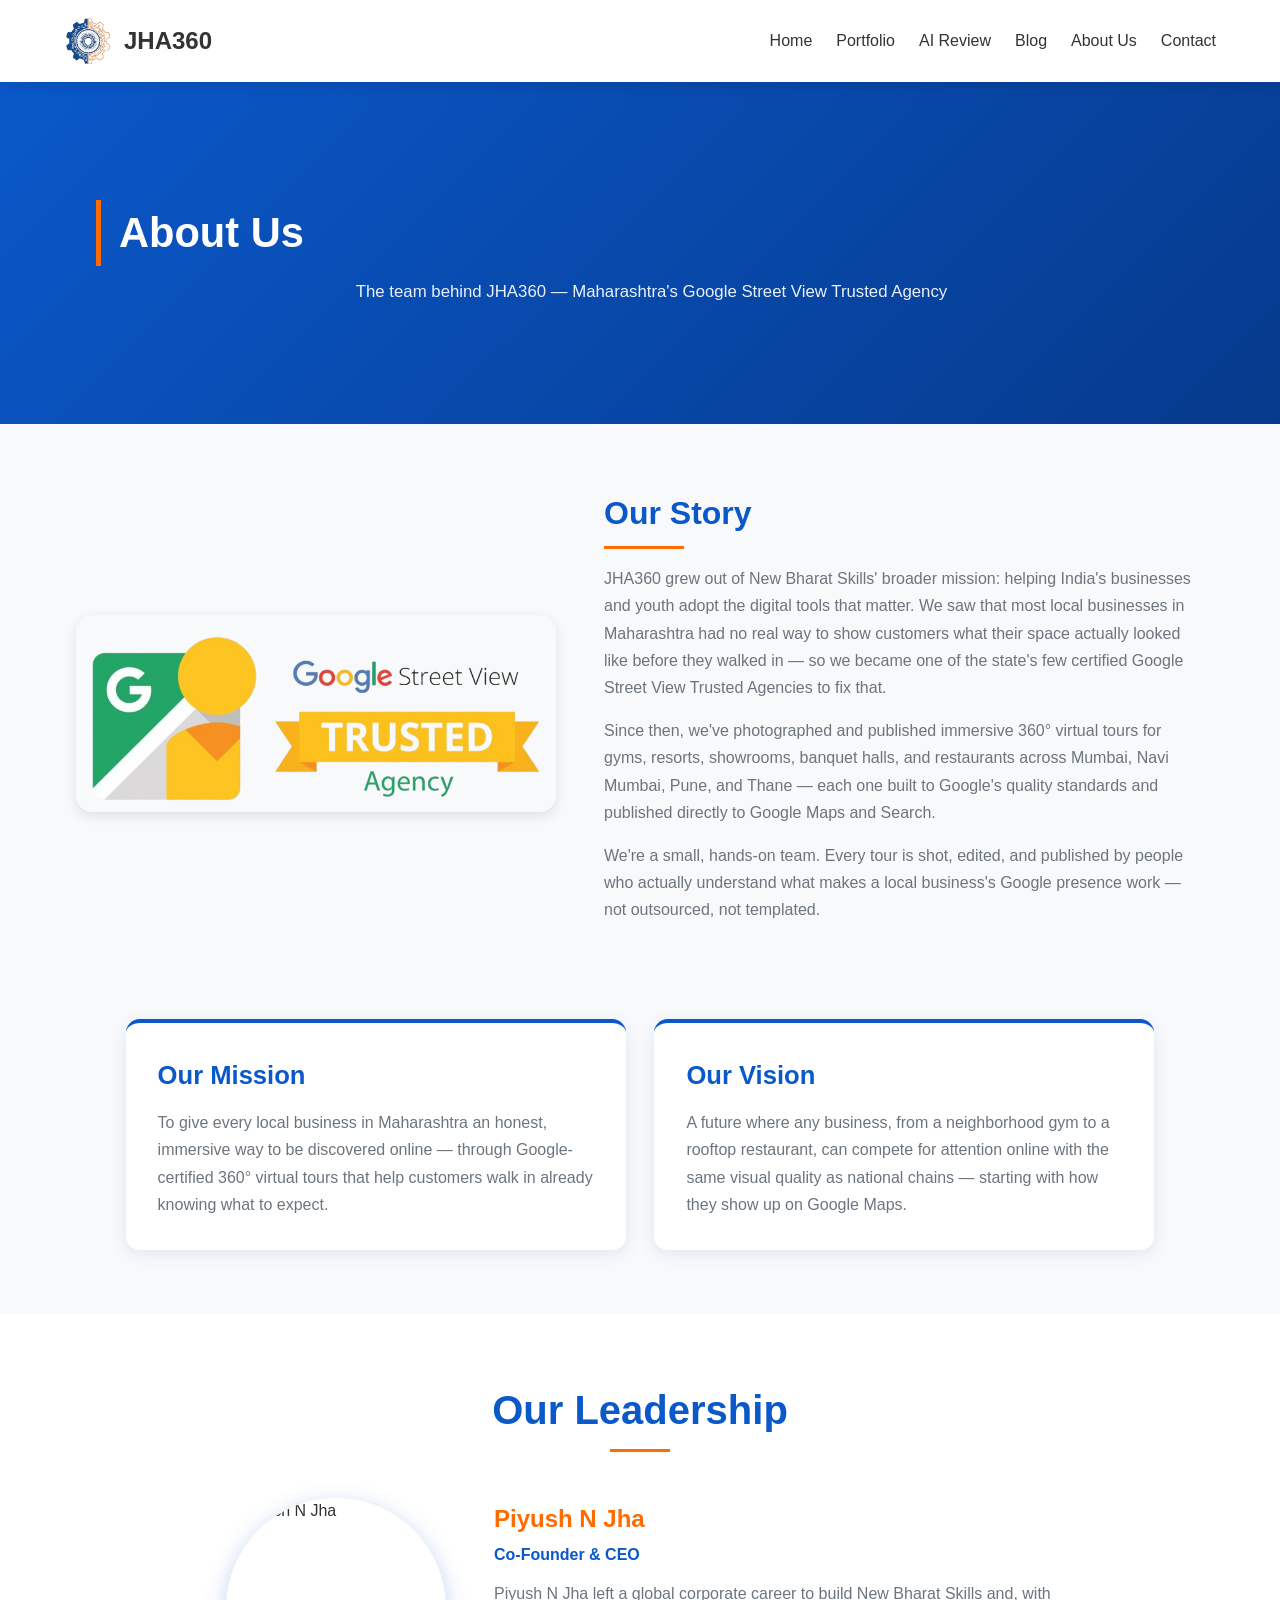
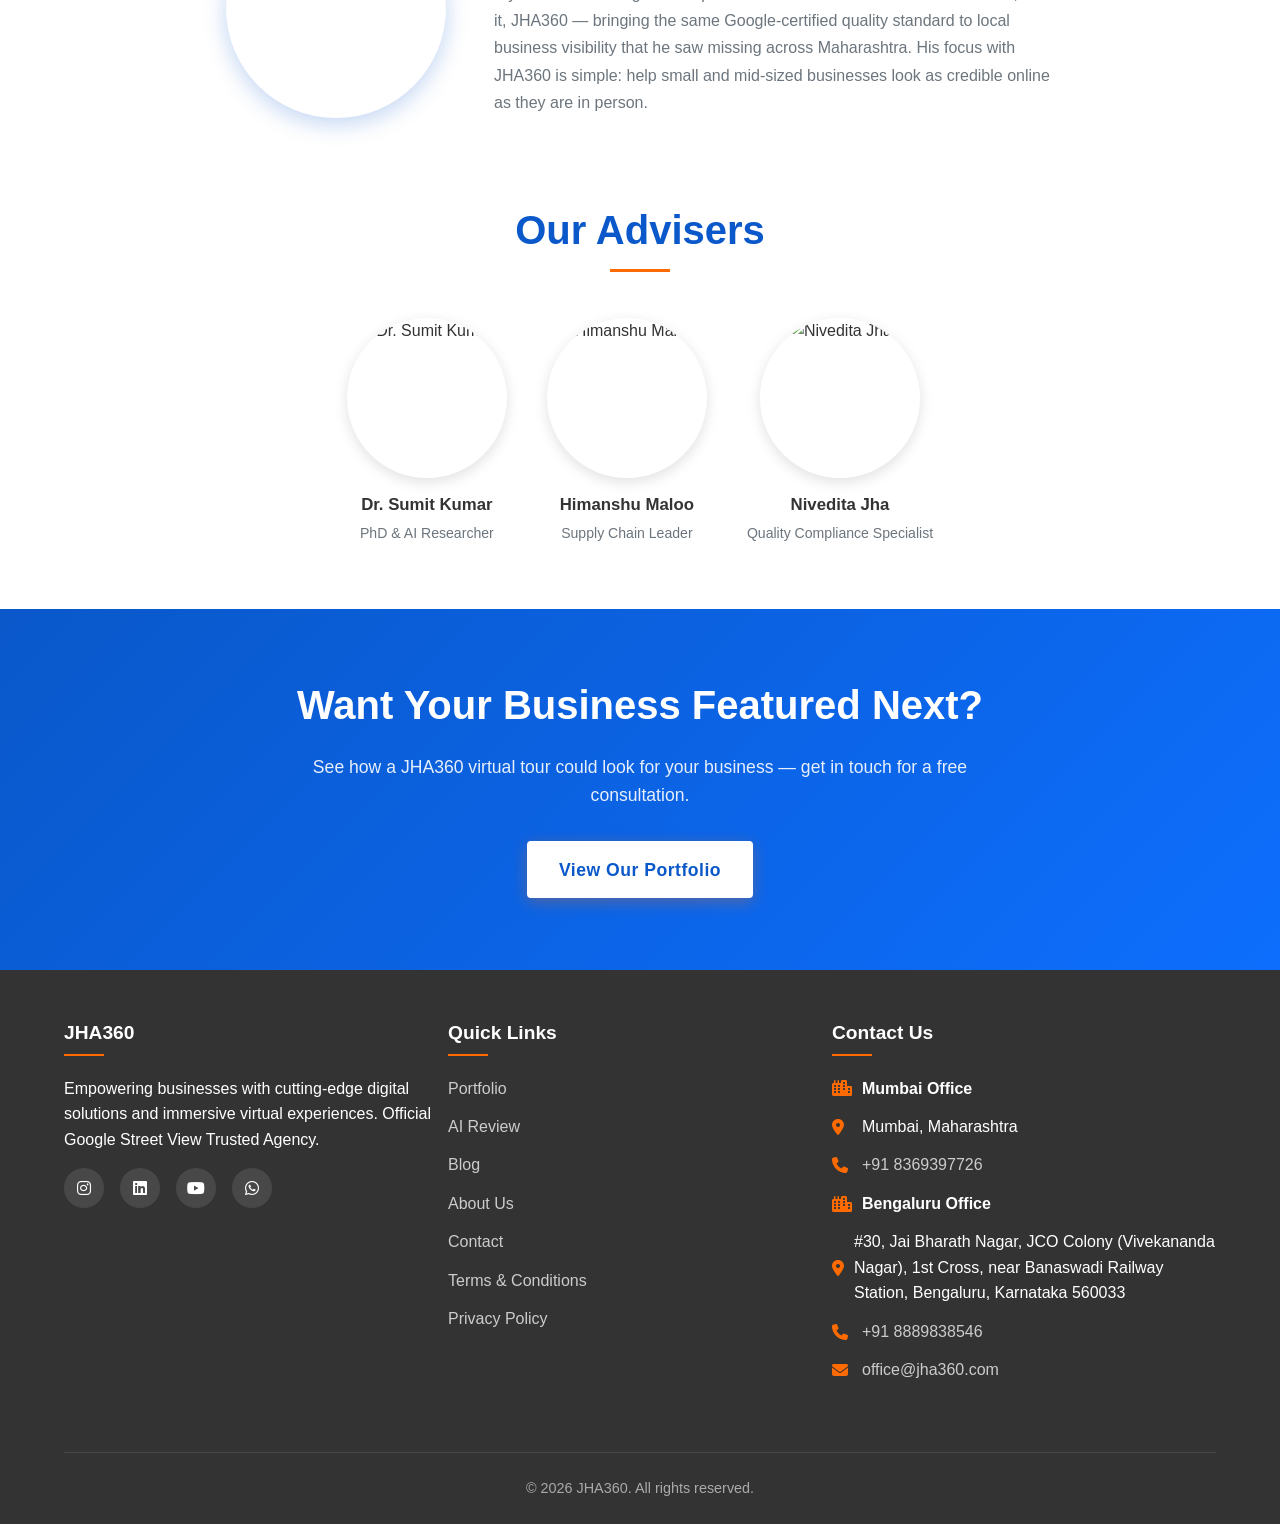
==== commit dec9cfb8: "Footer Change" ====
--- a/about.html
+++ b/about.html
@@ -264,46 +264,56 @@
    </main>
 
     <!-- Footer -->
-    <footer>
-        <div class="container">
-            <div class="footer-content">
-                <div class="footer-column">
-                    <h3>JHA360</h3>
-                    <p>Empowering businesses with cutting-edge digital solutions and immersive virtual experiences. Official Google Street View Trusted Agency.</p>
-                    <div class="social-links">
-                        <a href="https://www.instagram.com/newbharatskills/" aria-label="Instagram"><i class="fa-brands fa-instagram"></i></a>
-                        <a href="https://www.linkedin.com/company/new-bharat-skills/" aria-label="LinkedIn"><i class="fa-brands fa-linkedin"></i></a>
-                        <a href="https://www.youtube.com/@NewBharatSkills" aria-label="YouTube"><i class="fa-brands fa-youtube"></i></a>
-                        <a href="https://api.whatsapp.com/send/?phone=918369397726&text&type=phone_number&app_absent=0" aria-label="WhatsApp"><i class="fa-brands fa-whatsapp"></i></a>
-                    </div>
-                </div>
-                <div class="footer-column">
-                    <h3>Quick Links</h3>
-                    <ul>
-                        <li><a href="portfolio.html" >Portfolio</a></li>
-                        <li><a href="/aireview.html">AI Review</a></li>
-                        <li><a href="/blog.html">Blog</a></li>
-                        <li><a href="/about.html">About Us</a></li>
-                        <li><a href="/contact.html">Contact</a></li>
-                        <li><a href="https://newbharatskills.in/terms-condition.html">Terms & Conditions</a></li>
-                        <li><a href="https://newbharatskills.in/privacy-policy.html">Privacy Policy</a></li>
-                    </ul>
-                </div>
-                <div class="footer-column">
-                    <h3>Contact Us</h3>
-                    <ul>
-                        <li><i class="fas fa-map-marker-alt"></i> Mumbai, Maharashtra</li>
-                        <li><i class="fas fa-phone"></i> +91 8369397726</li>
-                        <li><i class="fas fa-envelope"></i> office@newbharatskills.in</li>
-                    </ul>
-                </div>
-            </div>
-            <div class="copyright">
-                <p>&copy; 2026 JHA360. All rights reserved.</p>
-            </div>
-        </div>
-    </footer>
-
+<footer>
+    <div class="container">
+        <div class="footer-content">
+            <div class="footer-column">
+                <h3>JHA360</h3>
+                <p>Empowering businesses with cutting-edge digital solutions and immersive virtual experiences. Official Google Street View Trusted Agency.</p>
+                <div class="social-links">
+                    <a href="https://www.instagram.com/newbharatskills/" aria-label="Instagram"><i class="fa-brands fa-instagram"></i></a>
+                    <a href="https://www.linkedin.com/company/new-bharat-skills/" aria-label="LinkedIn"><i class="fa-brands fa-linkedin"></i></a>
+                    <a href="https://www.youtube.com/@NewBharatSkills" aria-label="YouTube"><i class="fa-brands fa-youtube"></i></a>
+                    <a href="https://api.whatsapp.com/send/?phone=918369397726&text&type=phone_number&app_absent=0" aria-label="WhatsApp"><i class="fa-brands fa-whatsapp"></i></a>
+                </div>
+            </div>
+
+            <div class="footer-column">
+                <h3>Quick Links</h3>
+                <ul>
+                    <li><a href="portfolio.html">Portfolio</a></li>
+                    <li><a href="/aireview.html">AI Review</a></li>
+                    <li><a href="/blog.html">Blog</a></li>
+                    <li><a href="/about.html">About Us</a></li>
+                    <li><a href="/contact.html">Contact</a></li>
+                    <li><a href="https://newbharatskills.in/terms-condition.html">Terms & Conditions</a></li>
+                    <li><a href="https://newbharatskills.in/privacy-policy.html">Privacy Policy</a></li>
+                </ul>
+            </div>
+
+            <div class="footer-column footer-contact">
+                <h3>Contact Us</h3>
+                <ul class="contact-list">
+                    <!-- Mumbai Branch -->
+                    <li class="office-header"><i class="fas fa-city"></i> <strong>Mumbai Office</strong></li>
+                    <li class="contact-item"><i class="fas fa-map-marker-alt"></i> <span>Mumbai, Maharashtra</span></li>
+                    <li class="contact-item"><i class="fas fa-phone"></i> <a href="tel:+918369397726">+91 8369397726</a></li>
+
+                    <!-- Bengaluru Branch -->
+                    <li class="office-header office-divider"><i class="fas fa-city"></i> <strong>Bengaluru Office</strong></li>
+                    <li class="contact-item"><i class="fas fa-map-marker-alt"></i> <span>#30, Jai Bharath Nagar, JCO Colony (Vivekananda Nagar), 1st Cross, near Banaswadi Railway Station, Bengaluru, Karnataka 560033</span></li>
+                    <li class="contact-item"><i class="fas fa-phone"></i> <a href="tel:+918889838546">+91 8889838546</a></li>
+
+                    <!-- General Email -->
+                    <li class="contact-item office-divider"><i class="fas fa-envelope"></i> <a href="mailto:office@jha360.com">office@jha360.com</a></li>
+                </ul>
+            </div>
+        </div>
+        <div class="copyright">
+            <p>&copy; 2026 JHA360. All rights reserved.</p>
+        </div>
+    </div>
+</footer>
     <script src="main.js"></script>
 </body>
-</html>+</html>
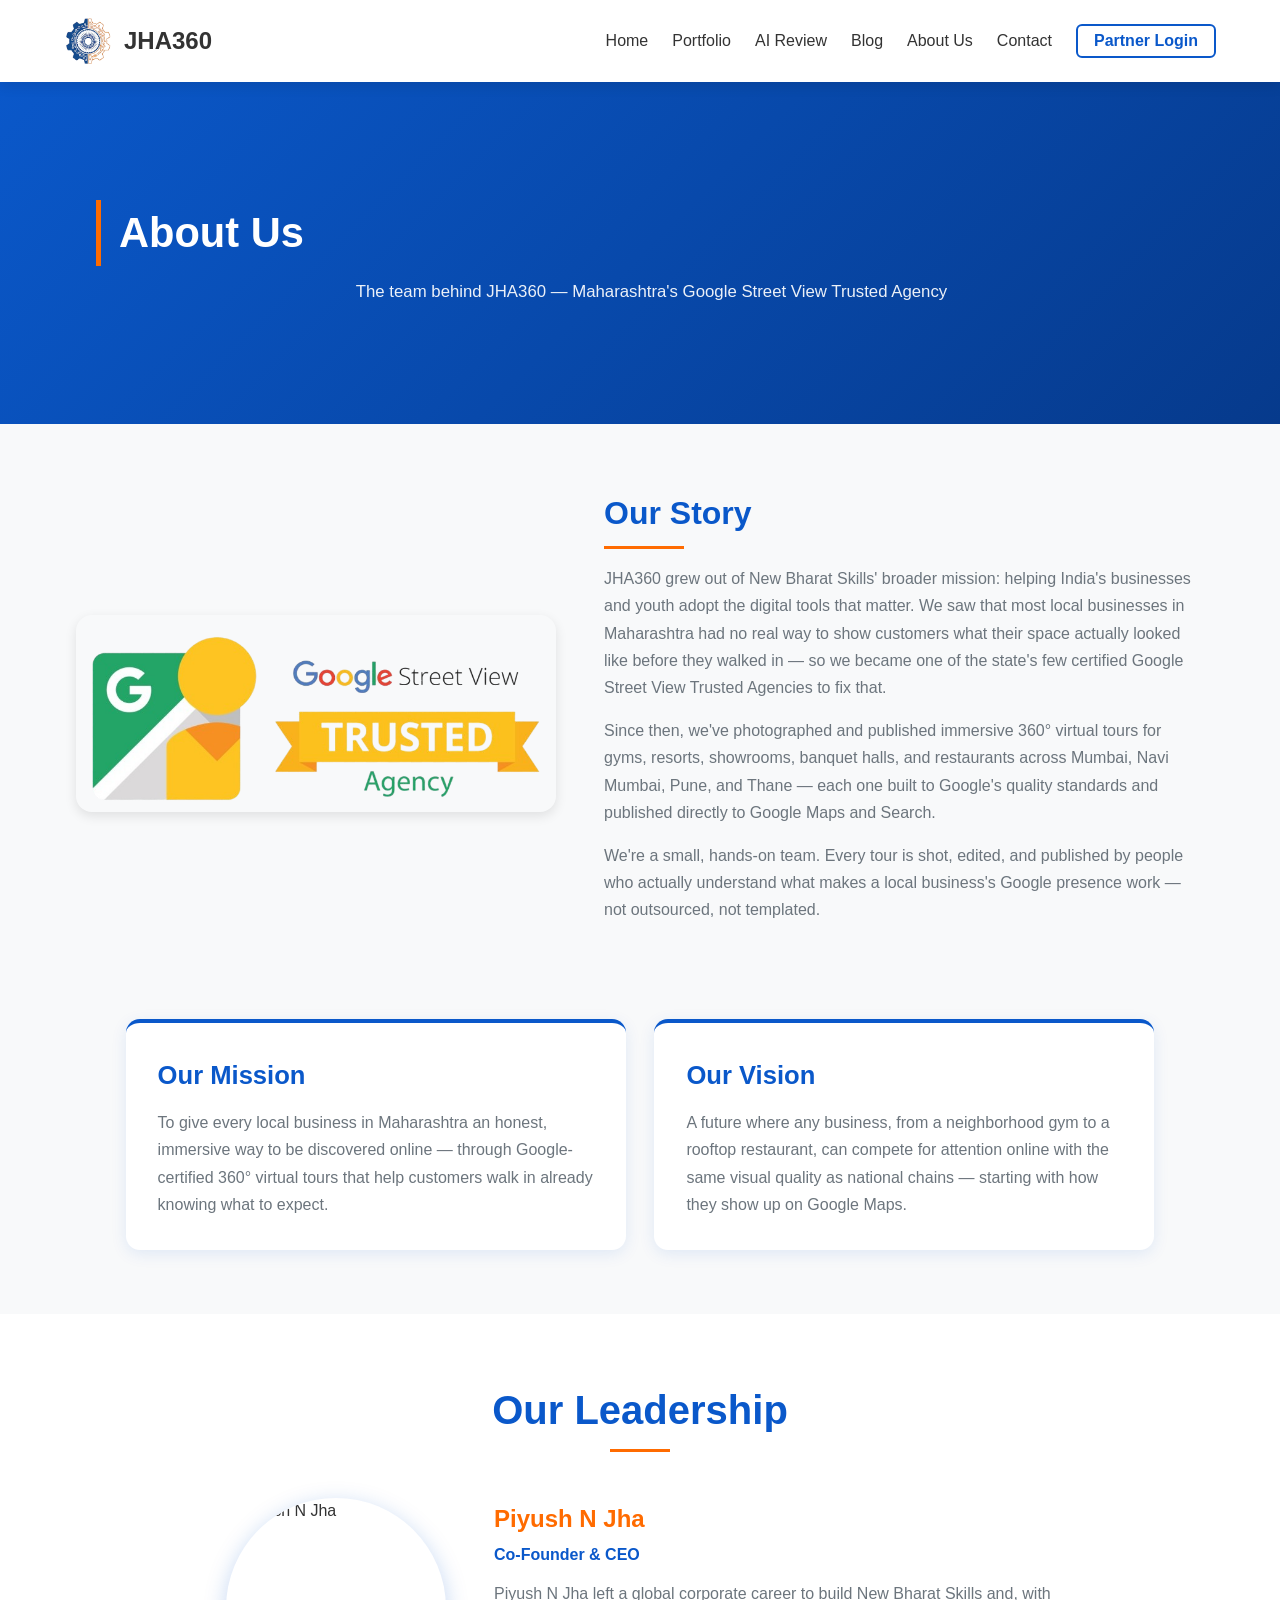
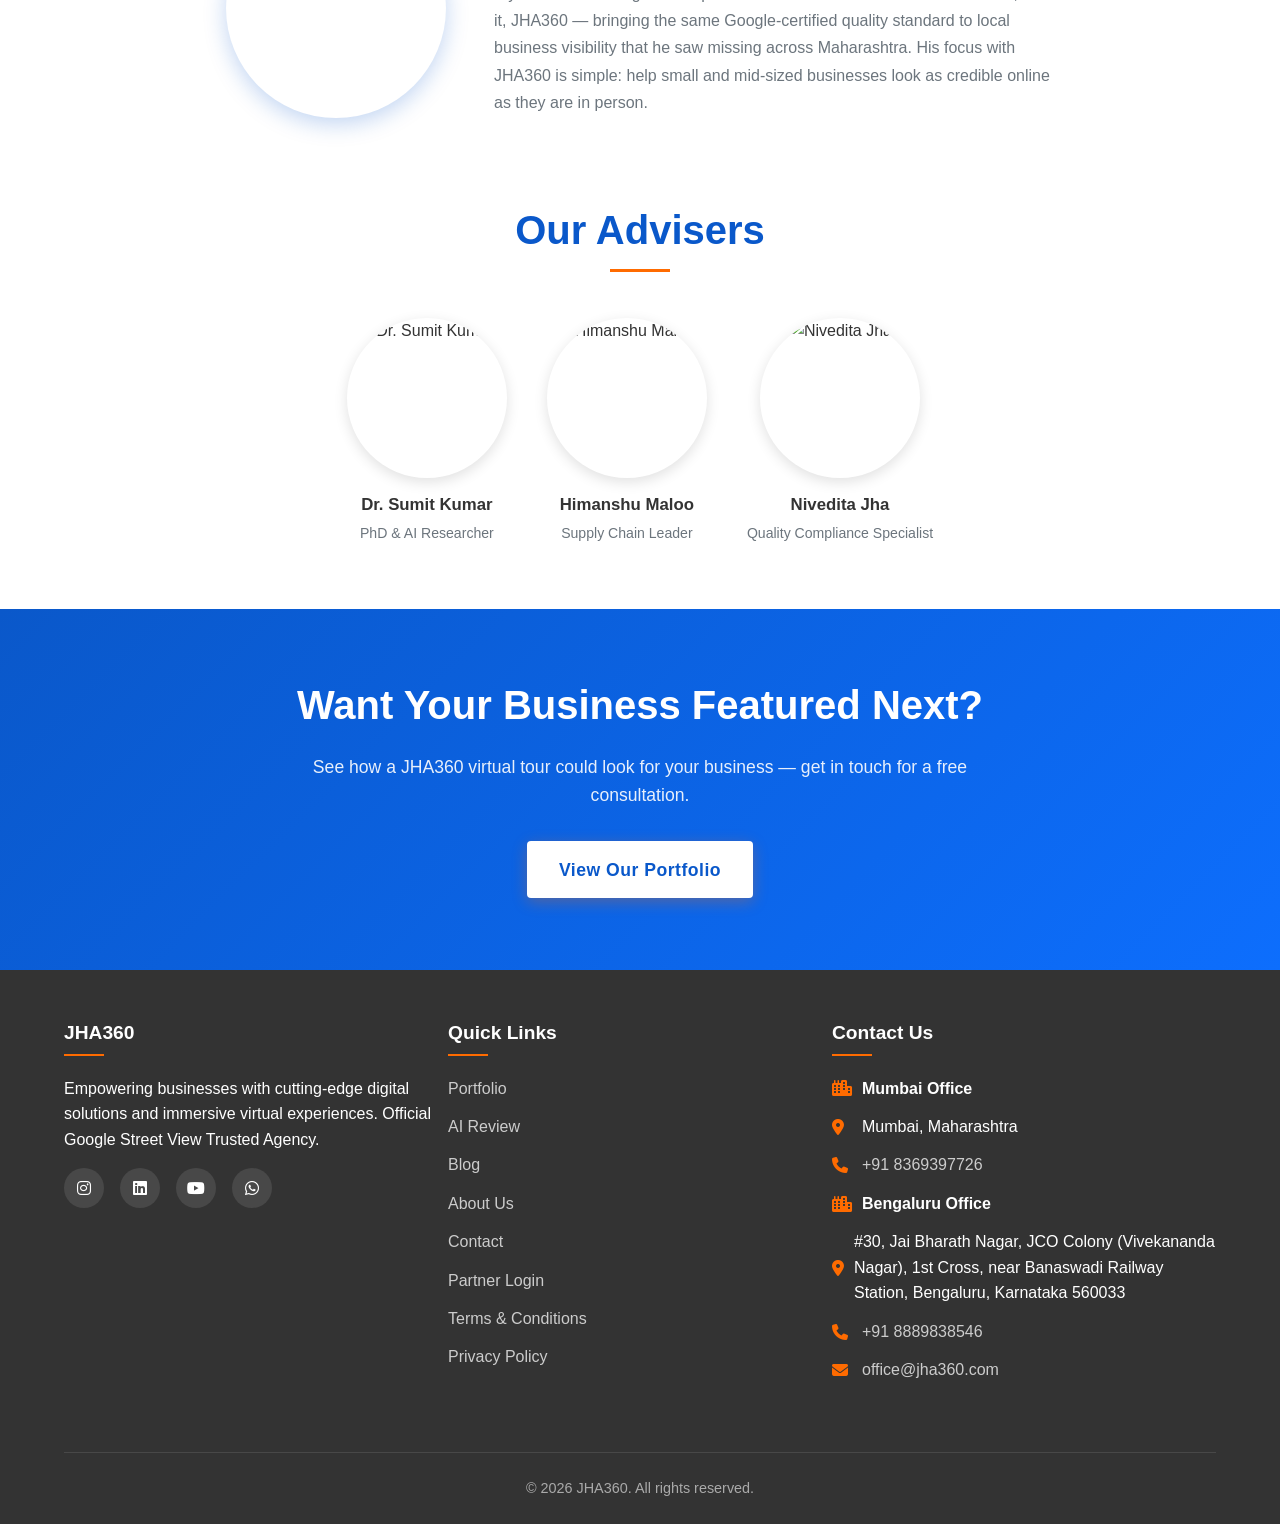
==== commit a80bac23: "feat: add Partner Login link to header and footer on all pages Links to https://partners.jha360.com." ====
--- a/about.html
+++ b/about.html
@@ -103,6 +103,7 @@
     <title>About Us | JHA360 | Google Street View Trusted Agency</title>
 
     <link rel="stylesheet" href="style.css">
+    <link rel="stylesheet" href="/partner-login.css">
 </head>
 <body>
 
@@ -130,6 +131,7 @@
                         <li><a href="/blog.html">Blog</a></li>
                         <li><a href="/about.html" class="active">About Us</a></li>
                         <li><a href="/contact.html">Contact</a></li>
+                        <li><a href="https://partners.jha360.com" class="partner-login" rel="noopener">Partner Login</a></li>
                     </ul>
                 </nav>
             </div>
@@ -286,6 +288,7 @@
                     <li><a href="/blog.html">Blog</a></li>
                     <li><a href="/about.html">About Us</a></li>
                     <li><a href="/contact.html">Contact</a></li>
+                    <li><a href="https://partners.jha360.com" rel="noopener">Partner Login</a></li>
                     <li><a href="https://newbharatskills.in/terms-condition.html">Terms & Conditions</a></li>
                     <li><a href="https://newbharatskills.in/privacy-policy.html">Privacy Policy</a></li>
                 </ul>
--- a/partner-login.css
+++ b/partner-login.css
@@ -0,0 +1,18 @@
+/* "Partner Login" call-to-action in the main navigation (links to the partner portal). */
+nav ul li a.partner-login {
+    border: 2px solid var(--primary, #0a58ca);
+    color: var(--primary, #0a58ca);
+    padding: 0.4rem 1rem;
+    border-radius: 6px;
+    font-weight: 600;
+    white-space: nowrap;
+}
+nav ul li a.partner-login::after { display: none; }
+nav ul li a.partner-login:hover,
+nav ul li a.partner-login:focus-visible {
+    background: var(--primary, #0a58ca);
+    color: #fff;
+}
+@media (max-width: 768px) {
+    nav ul li a.partner-login { display: inline-block; margin-top: 0.25rem; }
+}
